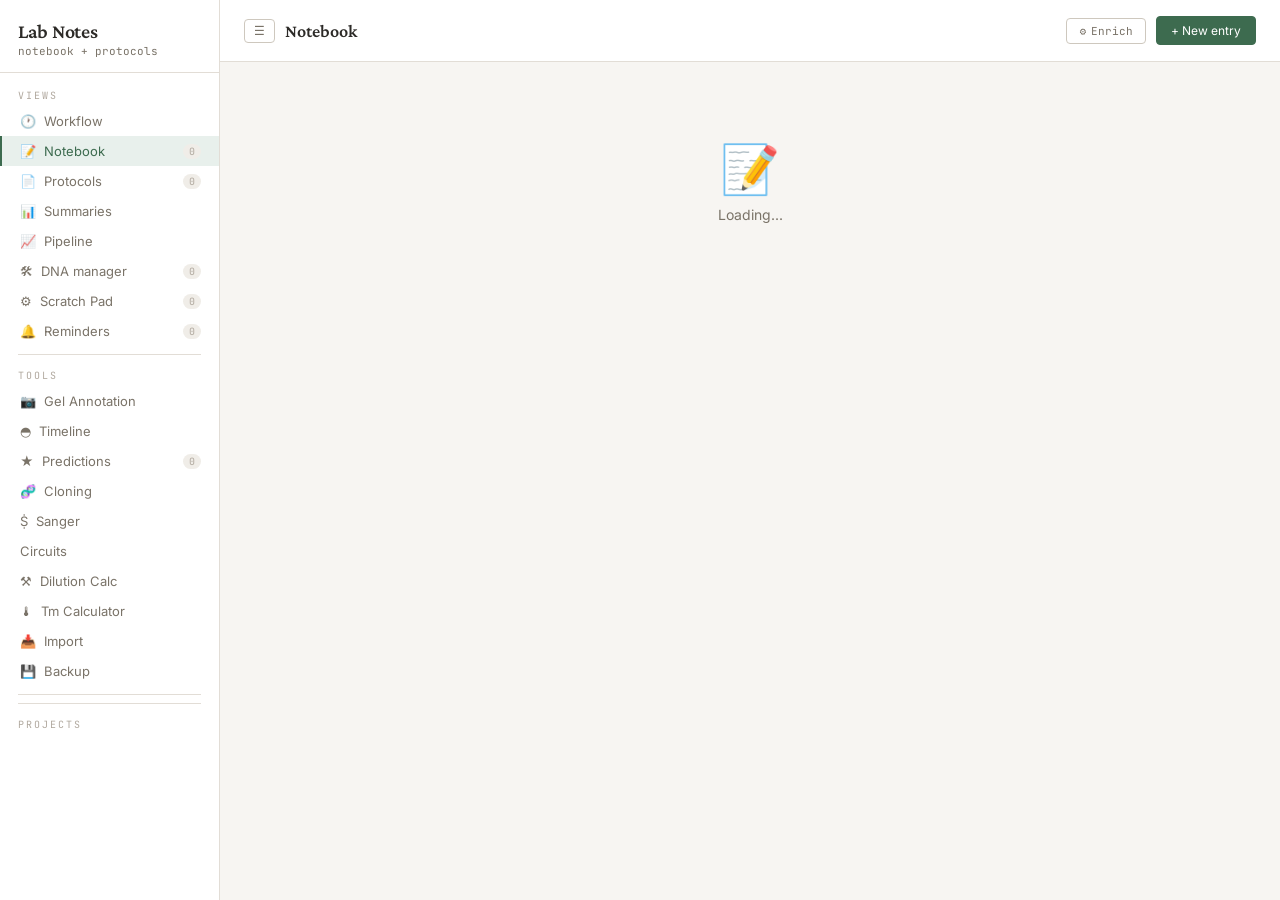
==== static/index.dev.html @ 2d4e2f9b "your message" ====
<!DOCTYPE html>
<html lang="en">
<head>
<meta charset="UTF-8">
<meta name="viewport" content="width=device-width, initial-scale=1.0">
<title>Lab Notes</title>
<link rel="preconnect" href="https://fonts.googleapis.com">
<link href="https://fonts.googleapis.com/css2?family=Crimson+Pro:ital,wght@0,300;0,400;0,600;1,300;1,400&family=JetBrains+Mono:wght@300;400;500&family=Inter:wght@400;500;600&display=swap" rel="stylesheet">
<link rel="stylesheet" href="/static/style.css">
</head>
<body>
<div class="layout">

<!-- Sidebar -->
<aside class="sidebar" id="sidebar">
  <div class="sidebar-logo">
    <h1>Lab Notes</h1>
    <p>notebook + protocols</p>
  </div>
  <div class="sidebar-scroll">
    <div class="nav-section">Views</div>
    <div class="nav-item" id="nav-workflow" onclick="setView('workflow')">
      <span>&#128336;</span><span>Workflow</span>
    </div>
    <div class="nav-item active" id="nav-notebook" onclick="setView('notebook')">
      <span>&#128221;</span><span>Notebook</span><span class="count" id="cnt-entries">0</span>
    </div>
    <div class="nav-item" id="nav-protocols" onclick="setView('protocols')">
      <span>&#128196;</span><span>Protocols</span><span class="count" id="cnt-protocols">0</span>
    </div>
    <div class="nav-item" id="nav-summaries" onclick="setView('summaries')">
      <span>&#128202;</span><span>Summaries</span>
    </div>
    <div class="nav-item" id="nav-pipeline" onclick="setView('pipeline')">
      <span>&#128200;</span><span>Pipeline</span>
    </div>
    <div class="nav-item" id="nav-import_data" onclick="setView('import_data')">
      <span>&#128736;</span><span>DNA manager</span><span class="count" id="cnt-project-flow">0</span>
    </div>
    <div class="nav-item" id="nav-scratch" onclick="setView('scratch')">
      <span>&#9881;</span><span>Scratch Pad</span><span class="count" id="cnt-scratch">0</span>
    </div>
    <div class="nav-item" id="nav-reminders" onclick="setView('reminders')">
      <span>&#128276;</span><span>Reminders</span><span class="count" id="cnt-reminders">0</span>
    </div>
    <div class="nav-divider"></div>
    <div class="nav-section">Tools</div>
    <div class="nav-item" id="nav-gel_annotation" onclick="setView('gel_annotation')">
      <span>&#128247;</span><span>Gel Annotation</span>
    </div>
    <div class="nav-item" id="nav-timeline" onclick="setView('timeline')">
      <span>&#9683;</span><span>Timeline</span>
    </div>
    <div class="nav-item" id="nav-predictions" onclick="setView('predictions')">
      <span>&#9733;</span><span>Predictions</span><span class="count" id="cnt-predictions">0</span>
    </div>
    <div class="nav-item" id="nav-cloning" onclick="setView('cloning')">
      <span>&#129516;</span><span>Cloning</span>
    </div>
    <div class="nav-item" id="nav-sanger" onclick="setView('sanger')">
      <span>&#7784;</span><span>Sanger</span>
    </div>
    <div class="nav-item" onclick="setView('circuits')">Circuits</div>
    <div class="nav-item" id="nav-dilution" onclick="setView('dilution')">
      <span>&#9874;</span><span>Dilution Calc</span>
    </div>
    <div class="nav-item" id="nav-tm_calc" onclick="setView('tm_calc')">  
      <span>&#127777;</span><span>Tm Calculator</span>
    </div>
    <div class="nav-item" id="nav-import" onclick="setView('import')">
      <span>&#128229;</span><span>Import</span>
    </div>
    <div class="nav-item" id="nav-backup" onclick="setView('backup')"> 
    <span>&#128190;</span><span>Backup</span>
    </div>
    <div class="nav-divider"></div>
    <!-- Dynamic nav items from features go here -->
    <div id="dynamic-nav"></div>
    <div class="nav-divider"></div>
    <div class="nav-section">Projects</div>
    <div id="group-nav"></div>
  </div>
</aside>

<!-- Main -->
<div class="main">
  <header>
    <button class="toggle-sb" onclick="toggleSidebar()">&#9776;</button>
    <div class="page-title" id="page-title">Notebook</div>
    <div class="header-right">
      <button id="enrich-btn" title="Wake 3090 — fill entries, summarise, process scratch pad, update summaries" style="background:transparent;border:1px solid var(--border2);color:var(--muted);font-family:var(--mono);font-size:11px;padding:5px 12px;cursor:pointer;border-radius:4px;transition:all .15s;display:flex;align-items:center;gap:5px" onclick="triggerEnrichment()">
        <span id="enrich-icon" style="display:inline-block">&#9881;</span><span id="enrich-label">Enrich</span>
      </button>
      <button class="btn primary" id="add-btn" onclick="showAddForm()">+ New entry</button>
    </div>
  </header>
  <div class="content" id="content">
    <div class="empty"><big>&#128221;</big>Loading...</div>
  </div>
</div>
</div>
<div id="toast"></div>

<!-- SCRIPTS_START -->
<script src="/static/core.js"></script>
<script src="/static/features/gel_annotation.js"></script>
<script src="/static/features/sanger.js"></script>
<script src="/static/features/pipeline.js"></script>
<script src="/static/features/backup.js"></script>
<script src="/static/features/cloning.js"></script>
<script src="/static/features/tm_calc.js"></script>
<script src="/static/features/notebook.js"></script>
<script src="/static/features/import_data.js"></script>
<script src="/static/features/protocols.js"></script>
<script src="/static/features/summaries.js"></script>
<script src="/static/features/addform.js"></script>
<script src="/static/features/workflow.js"></script>
<script src="/static/features/scratch.js"></script>
<script src="/static/features/reminders.js"></script>
<script src="/static/features/timeline.js"></script>
<script src="/static/features/predictions.js"></script>
<script src="/static/features/dilution.js"></script>
<script src="/static/features/import.js"></script>
<script src="/static/features/enrichment.js"></script>

<!-- Boot -->
<script>boot();</script>
<!-- SCRIPTS_END -->
</body>
</html>
---- static/style.css ----
:root{
  --bg:#f7f5f2;--surface:#ffffff;--surface2:#f0ede8;
  --border:#e2ddd6;--border2:#cec8be;
  --text:#2c2a27;--muted:#7a7368;--dim:#b0a89e;
  --accent:#3d6b4f;--accent2:#2d5039;
  --amber:#a0622a;--red:#b84040;--blue:#2a5080;
  --tag-bg:#e8f0ec;--tag-color:#3d6b4f;
  --mono:'JetBrains Mono',monospace;
  --serif:'Crimson Pro',Georgia,serif;
  --sans:'Inter',sans-serif;
}
*,*::before,*::after{box-sizing:border-box;margin:0;padding:0}
html{scroll-behavior:smooth}
body{background:var(--bg);color:var(--text);font-family:var(--sans);font-size:14px;min-height:100vh}

/* Layout */
.layout{display:flex;min-height:100vh}
.sidebar{width:220px;min-width:220px;background:var(--surface);border-right:1px solid var(--border);display:flex;flex-direction:column;position:sticky;top:0;height:100vh;overflow:hidden;transition:width .2s,min-width .2s}
.sidebar.collapsed{width:0;min-width:0;border-right:none}
.main{flex:1;min-width:0;display:flex;flex-direction:column}

/* Sidebar */
.sidebar-logo{padding:20px 18px 14px;border-bottom:1px solid var(--border)}
.sidebar-logo h1{font-family:var(--serif);font-size:20px;font-weight:600;color:var(--text);letter-spacing:-.3px}
.sidebar-logo p{font-size:11px;color:var(--muted);margin-top:2px;font-family:var(--mono)}
.sidebar-scroll{flex:1;overflow-y:auto;padding:10px 0}
.nav-section{padding:6px 18px 4px;font-size:10px;letter-spacing:2px;text-transform:uppercase;color:var(--dim);font-family:var(--mono)}
.nav-item{display:flex;align-items:center;gap:8px;padding:7px 18px;cursor:pointer;font-size:13px;color:var(--muted);transition:background .1s,color .1s;border-left:2px solid transparent}
.nav-item:hover{background:var(--surface2);color:var(--text)}
.nav-item.active{color:var(--accent);border-left-color:var(--accent);background:var(--tag-bg)}
.nav-item .count{margin-left:auto;font-size:10px;font-family:var(--mono);background:var(--surface2);padding:1px 6px;border-radius:10px;color:var(--dim)}
.nav-divider{height:1px;background:var(--border);margin:8px 18px}
.group-nav{display:flex;align-items:center;gap:6px;padding:5px 18px 5px 28px;cursor:pointer;font-size:12px;color:var(--muted);transition:background .1s,color .1s;border-left:2px solid transparent}
.group-nav:hover{background:var(--surface2);color:var(--text)}
.group-nav.active{color:var(--accent);border-left-color:var(--accent)}
.group-nav .count{margin-left:auto;font-size:10px;font-family:var(--mono);color:var(--dim)}

/* Header */
header{display:flex;align-items:center;gap:10px;padding:16px 24px;border-bottom:1px solid var(--border);background:var(--surface);position:sticky;top:0;z-index:50}
.toggle-sb{background:transparent;border:1px solid var(--border2);color:var(--muted);font-size:12px;padding:4px 9px;cursor:pointer;border-radius:4px;transition:all .15s}
.toggle-sb:hover{border-color:var(--accent);color:var(--accent)}
.page-title{font-family:var(--serif);font-size:18px;font-weight:600;color:var(--text)}
.header-right{margin-left:auto;display:flex;align-items:center;gap:10px}
.btn{padding:6px 14px;background:transparent;border:1px solid var(--border2);color:var(--muted);font-family:var(--sans);font-size:12px;cursor:pointer;border-radius:4px;transition:all .15s;white-space:nowrap}
.btn:hover{border-color:var(--accent);color:var(--accent)}
.btn.primary{background:var(--accent);color:#fff;border-color:var(--accent)}
.btn.primary:hover{background:var(--accent2)}

/* Content */
.content{flex:1;padding:24px;overflow-y:auto;max-width:1100px}

/* Stats row */
.stats-row{display:flex;gap:12px;margin-bottom:24px}
.stat-card{background:var(--surface);border:1px solid var(--border);border-radius:6px;padding:14px 18px;flex:1}
.stat-num{font-size:26px;font-weight:600;font-family:var(--serif);color:var(--text);line-height:1}
.stat-label{font-size:11px;color:var(--muted);margin-top:3px;letter-spacing:.5px;text-transform:uppercase;font-family:var(--mono)}

/* Section labels */
.section-label{font-size:11px;letter-spacing:2px;text-transform:uppercase;color:var(--muted);margin-bottom:12px;display:flex;align-items:center;gap:8px;font-family:var(--mono)}
.section-label::after{content:'';flex:1;height:1px;background:var(--border)}

/* Entry cards */
.entries{display:flex;flex-direction:column;gap:10px}
.entry-card{background:var(--surface);border:1px solid var(--border);border-radius:6px;overflow:hidden;transition:border-color .15s,box-shadow .15s;cursor:pointer}
.entry-card:hover{border-color:var(--border2);box-shadow:0 2px 8px rgba(0,0,0,.06)}
.entry-card.open{border-color:var(--accent)}
.entry-header{display:flex;align-items:flex-start;gap:12px;padding:14px 16px}
.entry-date{font-family:var(--mono);font-size:11px;color:var(--muted);white-space:nowrap;margin-top:2px;min-width:80px}
.entry-main{flex:1;min-width:0}
.entry-title{font-family:var(--serif);font-size:16px;font-weight:600;color:var(--text);line-height:1.3;margin-bottom:3px}
.entry-group{font-size:11px;color:var(--accent);font-family:var(--mono)}
.entry-summary{font-size:13px;color:var(--muted);margin-top:4px;line-height:1.5;font-style:italic}
.entry-actions{display:flex;gap:6px;opacity:0;transition:opacity .15s;flex-shrink:0}
.entry-card:hover .entry-actions{opacity:1}
.entry-body{display:none;border-top:1px solid var(--border);padding:16px}
.entry-card.open .entry-body{display:block}

/* Notebook book/page layout */
.nb-books{display:grid;grid-template-columns:repeat(auto-fill,minmax(260px,1fr));gap:14px}
.nb-book{background:var(--surface);border:1px solid var(--border);border-radius:8px;padding:20px;cursor:pointer;transition:all .15s;position:relative;overflow:hidden}
.nb-book:hover{border-color:var(--accent);box-shadow:0 4px 16px rgba(0,0,0,.08)}
.nb-book::before{content:'';position:absolute;left:0;top:0;bottom:0;width:4px;background:var(--accent);border-radius:8px 0 0 8px}
.nb-book-title{font-family:var(--serif);font-size:20px;font-weight:600;color:var(--text);margin-bottom:6px;padding-left:8px}
.nb-book-meta{font-family:var(--mono);font-size:11px;color:var(--muted);padding-left:8px}
.nb-book-dates{font-size:12px;color:var(--dim);margin-top:8px;padding-left:8px}
.nb-layout{display:flex;gap:0;min-height:calc(100vh - 140px)}
.nb-page-list{width:220px;min-width:220px;border-right:1px solid var(--border);overflow-y:auto;background:var(--surface)}
.nb-page-list-hdr{padding:14px 16px;border-bottom:1px solid var(--border);display:flex;align-items:center;gap:8px}
.nb-page-list-hdr button{background:transparent;border:1px solid var(--border2);color:var(--muted);font-size:12px;padding:4px 10px;cursor:pointer;border-radius:4px;transition:all .15s}
.nb-page-list-hdr button:hover{border-color:var(--accent);color:var(--accent)}
.nb-page-list-title{font-family:var(--serif);font-size:14px;font-weight:600;flex:1}
.nb-page-item{padding:10px 16px;cursor:pointer;border-bottom:1px solid var(--border);transition:background .1s;border-left:3px solid transparent}
.nb-page-item:hover{background:var(--surface2)}
.nb-page-item.active{background:var(--tag-bg);border-left-color:var(--accent)}
.nb-page-date{font-family:var(--mono);font-size:11px;color:var(--accent);margin-bottom:2px}
.nb-page-titles{font-size:12px;color:var(--muted);line-height:1.4;display:-webkit-box;-webkit-line-clamp:2;-webkit-box-orient:vertical;overflow:hidden}
.nb-page-count{font-size:10px;color:var(--dim);font-family:var(--mono);margin-top:2px}
.nb-editor{flex:1;overflow-y:auto;padding:24px 32px}
.nb-editor-date{font-family:var(--serif);font-size:22px;font-weight:600;color:var(--text);margin-bottom:4px}
.nb-editor-weekday{font-family:var(--mono);font-size:12px;color:var(--muted);margin-bottom:20px}
.nb-entry{background:var(--surface);border:1px solid var(--border);border-radius:6px;padding:18px 20px;margin-bottom:16px}
.nb-entry-title{font-family:var(--serif);font-size:17px;font-weight:600;color:var(--text);margin-bottom:4px;display:flex;align-items:center;gap:8px}
.nb-entry-sub{font-family:var(--mono);font-size:11px;color:var(--accent);margin-bottom:12px}
.nb-entry textarea{width:100%;background:var(--surface2);border:1px solid var(--border);color:var(--text);font-family:var(--sans);font-size:14px;padding:12px 14px;border-radius:4px;outline:none;resize:vertical;line-height:1.7;transition:border-color .15s;min-height:120px}
.nb-entry textarea:focus{border-color:var(--accent)}
.nb-entry textarea.big{min-height:200px}
.nb-field-label{font-size:11px;letter-spacing:1px;text-transform:uppercase;color:var(--muted);font-family:var(--mono);margin-bottom:5px;margin-top:14px}
.nb-entry-actions{display:flex;gap:8px;margin-top:14px;align-items:center}
.nb-empty-page{text-align:center;padding:60px 20px;color:var(--muted);font-style:italic;font-size:15px}
/* Dashboard */
.dash-grid{display:grid;grid-template-columns:1fr 1fr;gap:16px;margin-bottom:20px}
.dash-card{background:var(--surface);border:1px solid var(--border);border-radius:6px;padding:16px 18px}
.dash-card-title{font-size:11px;letter-spacing:2px;text-transform:uppercase;color:var(--muted);font-family:var(--mono);margin-bottom:10px;display:flex;align-items:center;gap:6px}
.dash-card-title::after{content:'';flex:1;height:1px;background:var(--border)}
.dash-reminder{display:flex;align-items:flex-start;gap:8px;padding:6px 0;border-bottom:1px solid var(--border);font-size:13px}
.dash-reminder:last-child{border-bottom:none}
.dash-reminder-dot{width:6px;height:6px;border-radius:50%;flex-shrink:0;margin-top:6px}
.dash-reminder-dot.overdue{background:var(--red)}
.dash-reminder-dot.today{background:var(--accent)}
.dash-reminder-dot.future{background:var(--dim)}
.dash-entry-mini{padding:6px 0;border-bottom:1px solid var(--border);cursor:pointer;transition:color .1s}
.dash-entry-mini:hover{color:var(--accent)}
.dash-entry-mini:last-child{border-bottom:none}
.dash-entry-mini-title{font-size:13px;font-weight:500}
.dash-entry-mini-meta{font-size:11px;color:var(--dim);font-family:var(--mono)}
.dash-wf-item{display:flex;gap:8px;padding:4px 0;font-size:13px}
.dash-wf-time{font-family:var(--mono);font-size:11px;color:var(--muted);min-width:40px}
.nb-delete-btn{background:transparent;border:1px solid var(--border2);color:var(--dim);font-family:var(--mono);font-size:10px;padding:3px 8px;cursor:pointer;border-radius:4px;transition:all .15s;letter-spacing:1px;text-transform:uppercase;margin-left:auto}
.nb-delete-btn:hover{border-color:var(--red);color:var(--red)}
/* Dilution calc */
.dil-card{background:var(--surface);border:1px solid var(--border);border-radius:6px;padding:20px 24px;margin-bottom:16px}
.dil-card h3{font-family:var(--serif);font-size:17px;font-weight:600;margin-bottom:14px;color:var(--text)}
.dil-row{display:flex;gap:12px;align-items:flex-end;margin-bottom:12px;flex-wrap:wrap}
.dil-field{display:flex;flex-direction:column;gap:4px}
.dil-field label{font-size:11px;letter-spacing:1px;color:var(--muted);font-family:var(--mono)}
.dil-field input,.dil-field select{background:var(--surface2);border:1px solid var(--border);color:var(--text);font-family:var(--mono);font-size:14px;padding:8px 10px;border-radius:4px;outline:none;width:120px;transition:border-color .15s}
.dil-field input:focus{border-color:var(--accent)}
.dil-result{font-family:var(--mono);font-size:16px;color:var(--accent);font-weight:600;padding:8px 0}
.dil-formula{font-family:var(--mono);font-size:12px;color:var(--muted);padding:4px 0}
.dil-seq-table{width:100%;border-collapse:collapse;font-family:var(--mono);font-size:13px;margin-top:12px}
.dil-seq-table th{text-align:left;font-size:10px;letter-spacing:1px;color:var(--muted);padding:6px 8px;border-bottom:2px solid var(--border)}
.dil-seq-table td{padding:6px 8px;border-bottom:1px solid var(--border)}
.dil-seq-table tr:hover{background:var(--surface2)}
.dil-seq-table input{background:var(--surface2);border:1px solid var(--border);color:var(--text);font-family:var(--mono);font-size:13px;padding:4px 6px;border-radius:3px;outline:none;width:80px}
.dil-seq-table input:focus{border-color:var(--accent)}

/* Entry form fields */
.field-grid{display:grid;grid-template-columns:1fr 1fr;gap:14px;margin-bottom:14px}
.field{display:flex;flex-direction:column;gap:5px}
.field.full{grid-column:1/-1}
.field label{font-size:11px;letter-spacing:1px;text-transform:uppercase;color:var(--muted);font-family:var(--mono)}
.field textarea,.field input[type=text]{background:var(--surface2);border:1px solid var(--border);color:var(--text);font-family:var(--sans);font-size:13px;padding:8px 10px;border-radius:4px;outline:none;resize:vertical;transition:border-color .15s}
.field textarea{min-height:80px;line-height:1.6}
.field textarea:focus,.field input:focus{border-color:var(--accent)}
.save-row{display:flex;gap:8px;justify-content:flex-end;margin-top:10px}

/* Protocol cards */
.protocol-card{background:var(--surface);border:1px solid var(--border);border-radius:6px;overflow:hidden;transition:border-color .15s}
.protocol-card:hover{border-color:var(--border2)}
.protocol-card.open{border-color:var(--accent)}
.protocol-header{display:flex;align-items:flex-start;gap:10px;padding:14px 16px;cursor:pointer}
.protocol-title{font-family:var(--serif);font-size:16px;font-weight:600;color:var(--text);flex:1}
.protocol-url{font-size:11px;color:var(--blue);font-family:var(--mono);margin-top:3px;white-space:nowrap;overflow:hidden;text-overflow:ellipsis;max-width:200px}
.protocol-body{display:none;border-top:1px solid var(--border);padding:16px}
.protocol-card.open .protocol-body{display:block}
.steps-text{font-size:13px;line-height:1.8;color:var(--text);white-space:pre-wrap;font-family:var(--serif)}
.protocol-notes{background:var(--tag-bg);border:1px solid var(--border);border-radius:4px;padding:10px 12px;font-size:13px;color:var(--text);line-height:1.6;margin-top:12px;font-style:italic}

/* Tags */
.tags{display:flex;flex-wrap:wrap;gap:5px;margin-top:6px}
.tag{font-size:11px;padding:2px 8px;background:var(--tag-bg);color:var(--tag-color);border:1px solid #c5dace;border-radius:10px;font-family:var(--mono)}
.tag-del{background:none;border:none;color:var(--dim);cursor:pointer;font-size:12px;padding:0;margin-left:3px;line-height:1}
.tag-del:hover{color:var(--red)}

/* Add form */
.add-form{background:var(--surface);border:1px solid var(--accent);border-radius:6px;padding:18px;margin-bottom:16px;display:none}
.add-form.visible{display:block}
.add-form h3{font-family:var(--serif);font-size:16px;margin-bottom:14px;color:var(--text)}

/* URL paste input */
.url-bar{display:flex;gap:8px;margin-bottom:20px}
.url-bar input{flex:1;background:var(--surface);border:1px solid var(--border2);color:var(--text);font-family:var(--mono);font-size:13px;padding:9px 12px;border-radius:4px;outline:none;transition:border-color .15s}
.url-bar input:focus{border-color:var(--accent)}
.url-bar input::placeholder{color:var(--dim)}

/* Project summaries */
.summary-card{background:var(--surface);border:1px solid var(--border);border-left:3px solid var(--accent);border-radius:6px;padding:16px;margin-bottom:10px}
.summary-group{font-family:var(--mono);font-size:11px;letter-spacing:1px;text-transform:uppercase;color:var(--accent);margin-bottom:6px}
.summary-text{font-size:14px;line-height:1.7;color:var(--text);font-family:var(--serif)}
.next-steps{margin-top:10px;display:flex;flex-direction:column;gap:4px}
.next-step{display:flex;align-items:flex-start;gap:6px;font-size:13px;color:var(--muted)}
.next-step::before{content:'→';color:var(--accent);flex-shrink:0;font-family:var(--mono)}
.summary-updated{font-size:11px;color:var(--dim);font-family:var(--mono);margin-top:8px}

/* Empty */
.empty{text-align:center;padding:56px 20px;color:var(--muted)}
.empty big{display:block;font-family:var(--serif);font-size:48px;color:var(--border2);margin-bottom:8px}

/* Toast */
#toast{position:fixed;bottom:20px;right:20px;background:var(--text);color:var(--bg);padding:9px 16px;font-size:13px;border-radius:4px;opacity:0;transform:translateY(8px);transition:opacity .2s,transform .2s;pointer-events:none;z-index:999}
#toast.show{opacity:1;transform:translateY(0)}
#toast.err{background:var(--red)}

/* Loading spinner */
.spin{display:inline-block;width:12px;height:12px;border:2px solid var(--border2);border-top-color:var(--accent);border-radius:50%;animation:spin .6s linear infinite}
@keyframes spin{to{transform:rotate(360deg)}}

.timeline{display:flex;flex-direction:column;gap:0;position:relative}
.timeline::before{content:'';position:absolute;left:68px;top:0;bottom:0;width:1px;background:var(--border)}
.timeline-entry{display:flex;gap:16px;padding:8px 0;position:relative}
.timeline-time{font-family:var(--mono);font-size:11px;color:var(--muted);width:50px;flex-shrink:0;padding-top:6px;text-align:right}
.timeline-dot{width:10px;height:10px;border-radius:50%;background:var(--border2);border:2px solid var(--bg);flex-shrink:0;margin-top:8px;z-index:1}
.timeline-dot.task{background:var(--accent);box-shadow:0 0 0 3px rgba(61,107,79,.15)}
.timeline-dot.note{background:var(--amber)}
.timeline-body{flex:1;min-width:0}
.timeline-card{background:var(--surface);border:1px solid var(--border);border-radius:6px;padding:10px 14px;transition:border-color .15s}
.timeline-card:hover{border-color:var(--border2)}
.timeline-card.task-card{border-left:3px solid var(--accent)}
.timeline-card.note-card{border-left:3px solid var(--amber)}
.timeline-card-group{font-family:var(--mono);font-size:10px;color:var(--accent);letter-spacing:.5px;margin-bottom:3px}
.timeline-card-text{font-size:14px;color:var(--text);line-height:1.4}
.timeline-card-text textarea{width:100%;background:transparent;border:none;border-bottom:1px solid var(--border);color:var(--text);font-family:var(--sans);font-size:14px;outline:none;resize:none;padding:2px 0;line-height:1.5;caret-color:var(--accent)}
.timeline-actions{display:flex;gap:5px;margin-top:6px;opacity:0;transition:opacity .15s}
.timeline-entry:hover .timeline-actions{opacity:1}
.add-inline{display:flex;gap:8px;padding:8px 0 8px 82px}
.add-inline input{flex:1;background:var(--surface);border:1px solid var(--border2);color:var(--text);font-family:var(--sans);font-size:13px;padding:7px 10px;border-radius:4px;outline:none;transition:border-color .15s}
.add-inline input:focus{border-color:var(--accent)}
.add-inline button{padding:7px 14px;background:var(--accent);color:#fff;border:none;border-radius:4px;font-size:13px;cursor:pointer;transition:background .15s;white-space:nowrap}
.add-inline button:hover{background:var(--accent2)}
.day-nav{display:flex;align-items:center;gap:10px;margin-bottom:20px}
.day-nav button{padding:5px 12px;background:transparent;border:1px solid var(--border2);color:var(--muted);font-size:12px;border-radius:4px;cursor:pointer;transition:all .15s}
.day-nav button:hover{border-color:var(--accent);color:var(--accent)}
.day-nav .day-label{font-family:var(--serif);font-size:16px;font-weight:600;flex:1;text-align:center}
.day-summary{background:var(--tag-bg);border:1px solid #c5dace;border-radius:6px;padding:14px 16px;margin-bottom:16px;font-family:var(--serif);font-size:14px;line-height:1.7;color:var(--text);font-style:italic}
.scratch-area{display:flex;flex-direction:column;gap:14px}
.scratch-big{width:100%;min-height:120px;background:var(--surface);border:1px solid var(--border2);color:var(--text);font-family:var(--sans);font-size:14px;padding:14px;border-radius:6px;outline:none;resize:vertical;line-height:1.7;transition:border-color .15s}
.scratch-big:focus{border-color:var(--accent)}
.scratch-quick{display:flex;gap:8px}
.scratch-quick input{flex:1;background:var(--surface);border:1px solid var(--border2);color:var(--text);font-family:var(--sans);font-size:13px;padding:9px 12px;border-radius:4px;outline:none;transition:border-color .15s}
.scratch-quick input:focus{border-color:var(--accent)}
.scratch-quick button{padding:9px 16px;background:var(--accent);color:#fff;border:none;border-radius:4px;cursor:pointer;font-size:13px;transition:background .15s;white-space:nowrap}
.scratch-quick button:hover{background:var(--accent2)}
.drop-zone{border:2px dashed var(--border2);border-radius:6px;padding:28px;text-align:center;color:var(--muted);font-size:13px;cursor:pointer;transition:all .15s;background:var(--surface)}
.drop-zone:hover,.drop-zone.dragover{border-color:var(--accent);background:var(--tag-bg);color:var(--accent)}
.drop-zone input[type=file]{display:none}
.scratch-list{display:flex;flex-direction:column;gap:8px;margin-top:8px}
.scratch-item{background:var(--surface);border:1px solid var(--border);border-radius:6px;padding:12px 14px;display:flex;gap:10px;align-items:flex-start}
.scratch-item.has-image{border-left:3px solid var(--blue)}
.scratch-item-content{flex:1;font-size:13px;color:var(--text);line-height:1.5}
.scratch-item-time{font-family:var(--mono);font-size:11px;color:var(--dim);white-space:nowrap;flex-shrink:0}
.scratch-thumb{width:60px;height:60px;object-fit:cover;border-radius:4px;border:1px solid var(--border);flex-shrink:0;cursor:pointer}
.reminder-item{background:var(--surface);border:1px solid var(--border);border-radius:6px;padding:12px 16px;display:flex;align-items:flex-start;gap:12px;transition:border-color .15s}
.reminder-item.done-reminder{opacity:.45}
.reminder-check{width:18px;height:18px;min-width:18px;border:2px solid var(--border2);border-radius:50%;cursor:pointer;margin-top:1px;transition:all .15s;display:flex;align-items:center;justify-content:center}
.reminder-check:hover{border-color:var(--accent)}
.reminder-item.done-reminder .reminder-check{background:var(--accent);border-color:var(--accent);color:#fff}
.reminder-text{flex:1;font-size:14px;color:var(--text);line-height:1.4}
.reminder-due{font-family:var(--mono);font-size:11px;margin-top:3px}
.reminder-due.overdue{color:var(--red)}
.reminder-due.today{color:var(--accent)}
.reminder-due.future{color:var(--muted)}
/* Timeline */
.tl-project{background:var(--surface);border:1px solid var(--border);border-radius:6px;overflow:hidden;margin-bottom:14px}
.tl-project-hdr{display:flex;align-items:center;gap:10px;padding:12px 16px;cursor:pointer;transition:background .1s;user-select:none}
.tl-project-hdr:hover{background:var(--surface2)}
.tl-project-name{font-family:var(--serif);font-size:16px;font-weight:600;flex:1}
.tl-project-meta{font-size:11px;color:var(--dim);font-family:var(--mono)}
.tl-chain-wrap{overflow-x:auto;border-top:1px solid var(--border);padding:16px}
.tl-chain-wrap svg{display:block}
.tl-day-node{cursor:pointer}
.tl-day-rect{fill:var(--surface2);stroke:var(--border);stroke-width:1;rx:4;ry:4;transition:stroke .15s}
.tl-day-node:hover .tl-day-rect{stroke:var(--accent)}
.tl-day-node.expanded .tl-day-rect{stroke:var(--accent);stroke-width:1.5}
.tl-edge{stroke:var(--border2);stroke-width:1.5;fill:none}
.tl-expanded{border-top:1px solid var(--border);padding:14px 16px}
.tl-expanded-date{font-family:var(--mono);font-size:11px;color:var(--accent);margin-bottom:8px}
.tl-expanded-entry{padding:8px 0;border-bottom:1px solid var(--border)}
.tl-expanded-entry:last-child{border-bottom:none}
.tl-expanded-title{font-weight:500;font-size:14px;margin-bottom:3px}
.tl-expanded-notes{font-size:13px;color:var(--muted);line-height:1.6;white-space:pre-wrap;max-height:200px;overflow-y:auto}
/* Predictions */
.pred-card{background:var(--surface);border:1px solid var(--border);border-left:3px solid var(--accent);border-radius:6px;padding:14px 16px;margin-bottom:10px;transition:border-color .15s}
.pred-card:hover{border-color:var(--border2)}
.pred-group{font-family:var(--mono);font-size:11px;letter-spacing:1px;text-transform:uppercase;color:var(--accent);margin-bottom:4px}
.pred-text{font-size:15px;font-weight:500;color:var(--text);margin-bottom:6px;line-height:1.4}
.pred-reasoning{font-size:13px;color:var(--muted);font-style:italic;line-height:1.5;margin-bottom:10px}
.pred-actions{display:flex;gap:8px;align-items:center}
.pred-edit-input{background:var(--surface2);border:1px solid var(--border);color:var(--text);font-family:var(--sans);font-size:14px;padding:6px 10px;border-radius:4px;outline:none;width:100%;margin-bottom:8px}
.pred-edit-input:focus{border-color:var(--accent)}
/* Import */
.import-dropzone{border:2px dashed var(--border2);border-radius:8px;padding:48px 24px;text-align:center;color:var(--muted);cursor:pointer;transition:all .15s;background:var(--surface);margin-bottom:20px}
.import-dropzone:hover,.import-dropzone.dragover{border-color:var(--accent);background:var(--tag-bg);color:var(--accent)}
.import-dropzone input[type=file]{display:none}
.import-dropzone big{display:block;font-size:36px;margin-bottom:8px}
.import-table{width:100%;border-collapse:collapse;font-size:13px;margin-bottom:16px}
.import-table th{text-align:left;font-size:11px;letter-spacing:1px;text-transform:uppercase;color:var(--muted);font-family:var(--mono);padding:8px 10px;border-bottom:2px solid var(--border);white-space:nowrap}
.import-table td{padding:8px 10px;border-bottom:1px solid var(--border);vertical-align:top}
.import-table tr:hover{background:var(--surface2)}
.import-table tr.skip-row{opacity:.4}
.import-title-cell{max-width:250px;overflow:hidden;text-overflow:ellipsis;white-space:nowrap;font-weight:500}
.import-preview{font-size:12px;color:var(--muted);max-width:300px;overflow:hidden;text-overflow:ellipsis;white-space:nowrap}
.import-type-sel,.import-group-inp{background:var(--surface2);border:1px solid var(--border);color:var(--text);font-family:var(--sans);font-size:12px;padding:4px 6px;border-radius:4px;outline:none;width:100%}
.import-type-sel:focus,.import-group-inp:focus{border-color:var(--accent)}
.import-date-inp{background:var(--surface2);border:1px solid var(--border);color:var(--text);font-family:var(--mono);font-size:12px;padding:4px 6px;border-radius:4px;outline:none;width:110px}
.import-date-inp:focus{border-color:var(--accent)}
.import-actions{display:flex;gap:10px;align-items:center}
.import-count{font-size:13px;color:var(--muted);flex:1}
.import-count b{color:var(--text)}
::-webkit-scrollbar{width:5px}::-webkit-scrollbar-track{background:transparent}::-webkit-scrollbar-thumb{background:var(--border2);border-radius:3px}
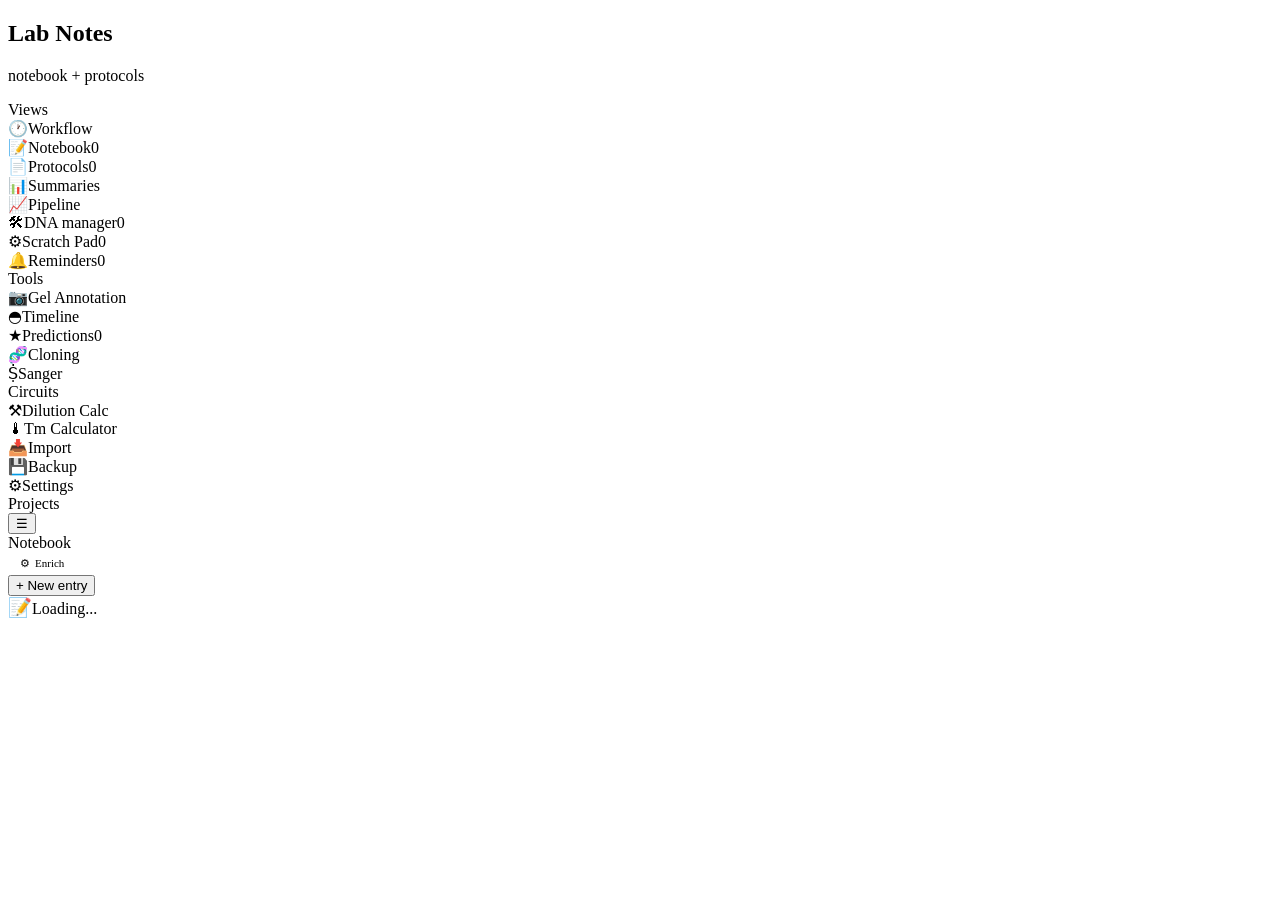
==== commit bdf4b82e: "Update index.dev.html" ====
--- a/static/index.dev.html
+++ b/static/index.dev.html
@@ -10,6 +10,10 @@
 </head>
 <body>
 <div class="layout">
+
+<!-- Sidebar peek zone: invisible 14px strip on the left edge. Hovering it
+     reveals the sidebar when in auto-hide mode. No-op when auto-hide is off. -->
+<div class="sidebar-peek-zone" id="sidebar-peek-zone"></div>
 
 <!-- Sidebar -->
 <aside class="sidebar" id="sidebar">
@@ -73,6 +77,9 @@
     <div class="nav-item" id="nav-backup" onclick="setView('backup')"> 
     <span>&#128190;</span><span>Backup</span>
     </div>
+    <div class="nav-item" id="nav-settings" onclick="setView('settings')">
+      <span>&#9881;</span><span>Settings</span>
+    </div>
     <div class="nav-divider"></div>
     <!-- Dynamic nav items from features go here -->
     <div id="dynamic-nav"></div>
@@ -122,6 +129,8 @@
 <script src="/static/features/dilution.js"></script>
 <script src="/static/features/import.js"></script>
 <script src="/static/features/enrichment.js"></script>
+<script src="/static/features/settings.js"></script>
+<script src="/static/proto-timer.js"></script>
 
 <!-- Boot -->
 <script>boot();</script>
--- a/static/style.css
+++ b/static/style.css
@@ -1,309 +1,780 @@
-:root{
-  --bg:#f7f5f2;--surface:#ffffff;--surface2:#f0ede8;
-  --border:#e2ddd6;--border2:#cec8be;
-  --text:#2c2a27;--muted:#7a7368;--dim:#b0a89e;
-  --accent:#3d6b4f;--accent2:#2d5039;
-  --amber:#a0622a;--red:#b84040;--blue:#2a5080;
-  --tag-bg:#e8f0ec;--tag-color:#3d6b4f;
-  --mono:'JetBrains Mono',monospace;
-  --serif:'Crimson Pro',Georgia,serif;
-  --sans:'Inter',sans-serif;
-}
-*,*::before,*::after{box-sizing:border-box;margin:0;padding:0}
-html{scroll-behavior:smooth}
-body{background:var(--bg);color:var(--text);font-family:var(--sans);font-size:14px;min-height:100vh}
-
-/* Layout */
-.layout{display:flex;min-height:100vh}
-.sidebar{width:220px;min-width:220px;background:var(--surface);border-right:1px solid var(--border);display:flex;flex-direction:column;position:sticky;top:0;height:100vh;overflow:hidden;transition:width .2s,min-width .2s}
-.sidebar.collapsed{width:0;min-width:0;border-right:none}
-.main{flex:1;min-width:0;display:flex;flex-direction:column}
-
-/* Sidebar */
-.sidebar-logo{padding:20px 18px 14px;border-bottom:1px solid var(--border)}
-.sidebar-logo h1{font-family:var(--serif);font-size:20px;font-weight:600;color:var(--text);letter-spacing:-.3px}
-.sidebar-logo p{font-size:11px;color:var(--muted);margin-top:2px;font-family:var(--mono)}
-.sidebar-scroll{flex:1;overflow-y:auto;padding:10px 0}
-.nav-section{padding:6px 18px 4px;font-size:10px;letter-spacing:2px;text-transform:uppercase;color:var(--dim);font-family:var(--mono)}
-.nav-item{display:flex;align-items:center;gap:8px;padding:7px 18px;cursor:pointer;font-size:13px;color:var(--muted);transition:background .1s,color .1s;border-left:2px solid transparent}
-.nav-item:hover{background:var(--surface2);color:var(--text)}
-.nav-item.active{color:var(--accent);border-left-color:var(--accent);background:var(--tag-bg)}
-.nav-item .count{margin-left:auto;font-size:10px;font-family:var(--mono);background:var(--surface2);padding:1px 6px;border-radius:10px;color:var(--dim)}
-.nav-divider{height:1px;background:var(--border);margin:8px 18px}
-.group-nav{display:flex;align-items:center;gap:6px;padding:5px 18px 5px 28px;cursor:pointer;font-size:12px;color:var(--muted);transition:background .1s,color .1s;border-left:2px solid transparent}
-.group-nav:hover{background:var(--surface2);color:var(--text)}
-.group-nav.active{color:var(--accent);border-left-color:var(--accent)}
-.group-nav .count{margin-left:auto;font-size:10px;font-family:var(--mono);color:var(--dim)}
-
-/* Header */
-header{display:flex;align-items:center;gap:10px;padding:16px 24px;border-bottom:1px solid var(--border);background:var(--surface);position:sticky;top:0;z-index:50}
-.toggle-sb{background:transparent;border:1px solid var(--border2);color:var(--muted);font-size:12px;padding:4px 9px;cursor:pointer;border-radius:4px;transition:all .15s}
-.toggle-sb:hover{border-color:var(--accent);color:var(--accent)}
-.page-title{font-family:var(--serif);font-size:18px;font-weight:600;color:var(--text)}
-.header-right{margin-left:auto;display:flex;align-items:center;gap:10px}
-.btn{padding:6px 14px;background:transparent;border:1px solid var(--border2);color:var(--muted);font-family:var(--sans);font-size:12px;cursor:pointer;border-radius:4px;transition:all .15s;white-space:nowrap}
-.btn:hover{border-color:var(--accent);color:var(--accent)}
-.btn.primary{background:var(--accent);color:#fff;border-color:var(--accent)}
-.btn.primary:hover{background:var(--accent2)}
-
-/* Content */
-.content{flex:1;padding:24px;overflow-y:auto;max-width:1100px}
-
-/* Stats row */
-.stats-row{display:flex;gap:12px;margin-bottom:24px}
-.stat-card{background:var(--surface);border:1px solid var(--border);border-radius:6px;padding:14px 18px;flex:1}
-.stat-num{font-size:26px;font-weight:600;font-family:var(--serif);color:var(--text);line-height:1}
-.stat-label{font-size:11px;color:var(--muted);margin-top:3px;letter-spacing:.5px;text-transform:uppercase;font-family:var(--mono)}
-
-/* Section labels */
-.section-label{font-size:11px;letter-spacing:2px;text-transform:uppercase;color:var(--muted);margin-bottom:12px;display:flex;align-items:center;gap:8px;font-family:var(--mono)}
-.section-label::after{content:'';flex:1;height:1px;background:var(--border)}
-
-/* Entry cards */
-.entries{display:flex;flex-direction:column;gap:10px}
-.entry-card{background:var(--surface);border:1px solid var(--border);border-radius:6px;overflow:hidden;transition:border-color .15s,box-shadow .15s;cursor:pointer}
-.entry-card:hover{border-color:var(--border2);box-shadow:0 2px 8px rgba(0,0,0,.06)}
-.entry-card.open{border-color:var(--accent)}
-.entry-header{display:flex;align-items:flex-start;gap:12px;padding:14px 16px}
-.entry-date{font-family:var(--mono);font-size:11px;color:var(--muted);white-space:nowrap;margin-top:2px;min-width:80px}
-.entry-main{flex:1;min-width:0}
-.entry-title{font-family:var(--serif);font-size:16px;font-weight:600;color:var(--text);line-height:1.3;margin-bottom:3px}
-.entry-group{font-size:11px;color:var(--accent);font-family:var(--mono)}
-.entry-summary{font-size:13px;color:var(--muted);margin-top:4px;line-height:1.5;font-style:italic}
-.entry-actions{display:flex;gap:6px;opacity:0;transition:opacity .15s;flex-shrink:0}
-.entry-card:hover .entry-actions{opacity:1}
-.entry-body{display:none;border-top:1px solid var(--border);padding:16px}
-.entry-card.open .entry-body{display:block}
-
-/* Notebook book/page layout */
-.nb-books{display:grid;grid-template-columns:repeat(auto-fill,minmax(260px,1fr));gap:14px}
-.nb-book{background:var(--surface);border:1px solid var(--border);border-radius:8px;padding:20px;cursor:pointer;transition:all .15s;position:relative;overflow:hidden}
-.nb-book:hover{border-color:var(--accent);box-shadow:0 4px 16px rgba(0,0,0,.08)}
-.nb-book::before{content:'';position:absolute;left:0;top:0;bottom:0;width:4px;background:var(--accent);border-radius:8px 0 0 8px}
-.nb-book-title{font-family:var(--serif);font-size:20px;font-weight:600;color:var(--text);margin-bottom:6px;padding-left:8px}
-.nb-book-meta{font-family:var(--mono);font-size:11px;color:var(--muted);padding-left:8px}
-.nb-book-dates{font-size:12px;color:var(--dim);margin-top:8px;padding-left:8px}
-.nb-layout{display:flex;gap:0;min-height:calc(100vh - 140px)}
-.nb-page-list{width:220px;min-width:220px;border-right:1px solid var(--border);overflow-y:auto;background:var(--surface)}
-.nb-page-list-hdr{padding:14px 16px;border-bottom:1px solid var(--border);display:flex;align-items:center;gap:8px}
-.nb-page-list-hdr button{background:transparent;border:1px solid var(--border2);color:var(--muted);font-size:12px;padding:4px 10px;cursor:pointer;border-radius:4px;transition:all .15s}
-.nb-page-list-hdr button:hover{border-color:var(--accent);color:var(--accent)}
-.nb-page-list-title{font-family:var(--serif);font-size:14px;font-weight:600;flex:1}
-.nb-page-item{padding:10px 16px;cursor:pointer;border-bottom:1px solid var(--border);transition:background .1s;border-left:3px solid transparent}
-.nb-page-item:hover{background:var(--surface2)}
-.nb-page-item.active{background:var(--tag-bg);border-left-color:var(--accent)}
-.nb-page-date{font-family:var(--mono);font-size:11px;color:var(--accent);margin-bottom:2px}
-.nb-page-titles{font-size:12px;color:var(--muted);line-height:1.4;display:-webkit-box;-webkit-line-clamp:2;-webkit-box-orient:vertical;overflow:hidden}
-.nb-page-count{font-size:10px;color:var(--dim);font-family:var(--mono);margin-top:2px}
-.nb-editor{flex:1;overflow-y:auto;padding:24px 32px}
-.nb-editor-date{font-family:var(--serif);font-size:22px;font-weight:600;color:var(--text);margin-bottom:4px}
-.nb-editor-weekday{font-family:var(--mono);font-size:12px;color:var(--muted);margin-bottom:20px}
-.nb-entry{background:var(--surface);border:1px solid var(--border);border-radius:6px;padding:18px 20px;margin-bottom:16px}
-.nb-entry-title{font-family:var(--serif);font-size:17px;font-weight:600;color:var(--text);margin-bottom:4px;display:flex;align-items:center;gap:8px}
-.nb-entry-sub{font-family:var(--mono);font-size:11px;color:var(--accent);margin-bottom:12px}
-.nb-entry textarea{width:100%;background:var(--surface2);border:1px solid var(--border);color:var(--text);font-family:var(--sans);font-size:14px;padding:12px 14px;border-radius:4px;outline:none;resize:vertical;line-height:1.7;transition:border-color .15s;min-height:120px}
-.nb-entry textarea:focus{border-color:var(--accent)}
-.nb-entry textarea.big{min-height:200px}
-.nb-field-label{font-size:11px;letter-spacing:1px;text-transform:uppercase;color:var(--muted);font-family:var(--mono);margin-bottom:5px;margin-top:14px}
-.nb-entry-actions{display:flex;gap:8px;margin-top:14px;align-items:center}
-.nb-empty-page{text-align:center;padding:60px 20px;color:var(--muted);font-style:italic;font-size:15px}
-/* Dashboard */
-.dash-grid{display:grid;grid-template-columns:1fr 1fr;gap:16px;margin-bottom:20px}
-.dash-card{background:var(--surface);border:1px solid var(--border);border-radius:6px;padding:16px 18px}
-.dash-card-title{font-size:11px;letter-spacing:2px;text-transform:uppercase;color:var(--muted);font-family:var(--mono);margin-bottom:10px;display:flex;align-items:center;gap:6px}
-.dash-card-title::after{content:'';flex:1;height:1px;background:var(--border)}
-.dash-reminder{display:flex;align-items:flex-start;gap:8px;padding:6px 0;border-bottom:1px solid var(--border);font-size:13px}
-.dash-reminder:last-child{border-bottom:none}
-.dash-reminder-dot{width:6px;height:6px;border-radius:50%;flex-shrink:0;margin-top:6px}
-.dash-reminder-dot.overdue{background:var(--red)}
-.dash-reminder-dot.today{background:var(--accent)}
-.dash-reminder-dot.future{background:var(--dim)}
-.dash-entry-mini{padding:6px 0;border-bottom:1px solid var(--border);cursor:pointer;transition:color .1s}
-.dash-entry-mini:hover{color:var(--accent)}
-.dash-entry-mini:last-child{border-bottom:none}
-.dash-entry-mini-title{font-size:13px;font-weight:500}
-.dash-entry-mini-meta{font-size:11px;color:var(--dim);font-family:var(--mono)}
-.dash-wf-item{display:flex;gap:8px;padding:4px 0;font-size:13px}
-.dash-wf-time{font-family:var(--mono);font-size:11px;color:var(--muted);min-width:40px}
-.nb-delete-btn{background:transparent;border:1px solid var(--border2);color:var(--dim);font-family:var(--mono);font-size:10px;padding:3px 8px;cursor:pointer;border-radius:4px;transition:all .15s;letter-spacing:1px;text-transform:uppercase;margin-left:auto}
-.nb-delete-btn:hover{border-color:var(--red);color:var(--red)}
-/* Dilution calc */
-.dil-card{background:var(--surface);border:1px solid var(--border);border-radius:6px;padding:20px 24px;margin-bottom:16px}
-.dil-card h3{font-family:var(--serif);font-size:17px;font-weight:600;margin-bottom:14px;color:var(--text)}
-.dil-row{display:flex;gap:12px;align-items:flex-end;margin-bottom:12px;flex-wrap:wrap}
-.dil-field{display:flex;flex-direction:column;gap:4px}
-.dil-field label{font-size:11px;letter-spacing:1px;color:var(--muted);font-family:var(--mono)}
-.dil-field input,.dil-field select{background:var(--surface2);border:1px solid var(--border);color:var(--text);font-family:var(--mono);font-size:14px;padding:8px 10px;border-radius:4px;outline:none;width:120px;transition:border-color .15s}
-.dil-field input:focus{border-color:var(--accent)}
-.dil-result{font-family:var(--mono);font-size:16px;color:var(--accent);font-weight:600;padding:8px 0}
-.dil-formula{font-family:var(--mono);font-size:12px;color:var(--muted);padding:4px 0}
-.dil-seq-table{width:100%;border-collapse:collapse;font-family:var(--mono);font-size:13px;margin-top:12px}
-.dil-seq-table th{text-align:left;font-size:10px;letter-spacing:1px;color:var(--muted);padding:6px 8px;border-bottom:2px solid var(--border)}
-.dil-seq-table td{padding:6px 8px;border-bottom:1px solid var(--border)}
-.dil-seq-table tr:hover{background:var(--surface2)}
-.dil-seq-table input{background:var(--surface2);border:1px solid var(--border);color:var(--text);font-family:var(--mono);font-size:13px;padding:4px 6px;border-radius:3px;outline:none;width:80px}
-.dil-seq-table input:focus{border-color:var(--accent)}
-
-/* Entry form fields */
-.field-grid{display:grid;grid-template-columns:1fr 1fr;gap:14px;margin-bottom:14px}
-.field{display:flex;flex-direction:column;gap:5px}
-.field.full{grid-column:1/-1}
-.field label{font-size:11px;letter-spacing:1px;text-transform:uppercase;color:var(--muted);font-family:var(--mono)}
-.field textarea,.field input[type=text]{background:var(--surface2);border:1px solid var(--border);color:var(--text);font-family:var(--sans);font-size:13px;padding:8px 10px;border-radius:4px;outline:none;resize:vertical;transition:border-color .15s}
-.field textarea{min-height:80px;line-height:1.6}
-.field textarea:focus,.field input:focus{border-color:var(--accent)}
-.save-row{display:flex;gap:8px;justify-content:flex-end;margin-top:10px}
-
-/* Protocol cards */
-.protocol-card{background:var(--surface);border:1px solid var(--border);border-radius:6px;overflow:hidden;transition:border-color .15s}
-.protocol-card:hover{border-color:var(--border2)}
-.protocol-card.open{border-color:var(--accent)}
-.protocol-header{display:flex;align-items:flex-start;gap:10px;padding:14px 16px;cursor:pointer}
-.protocol-title{font-family:var(--serif);font-size:16px;font-weight:600;color:var(--text);flex:1}
-.protocol-url{font-size:11px;color:var(--blue);font-family:var(--mono);margin-top:3px;white-space:nowrap;overflow:hidden;text-overflow:ellipsis;max-width:200px}
-.protocol-body{display:none;border-top:1px solid var(--border);padding:16px}
-.protocol-card.open .protocol-body{display:block}
-.steps-text{font-size:13px;line-height:1.8;color:var(--text);white-space:pre-wrap;font-family:var(--serif)}
-.protocol-notes{background:var(--tag-bg);border:1px solid var(--border);border-radius:4px;padding:10px 12px;font-size:13px;color:var(--text);line-height:1.6;margin-top:12px;font-style:italic}
-
-/* Tags */
-.tags{display:flex;flex-wrap:wrap;gap:5px;margin-top:6px}
-.tag{font-size:11px;padding:2px 8px;background:var(--tag-bg);color:var(--tag-color);border:1px solid #c5dace;border-radius:10px;font-family:var(--mono)}
-.tag-del{background:none;border:none;color:var(--dim);cursor:pointer;font-size:12px;padding:0;margin-left:3px;line-height:1}
-.tag-del:hover{color:var(--red)}
-
-/* Add form */
-.add-form{background:var(--surface);border:1px solid var(--accent);border-radius:6px;padding:18px;margin-bottom:16px;display:none}
-.add-form.visible{display:block}
-.add-form h3{font-family:var(--serif);font-size:16px;margin-bottom:14px;color:var(--text)}
-
-/* URL paste input */
-.url-bar{display:flex;gap:8px;margin-bottom:20px}
-.url-bar input{flex:1;background:var(--surface);border:1px solid var(--border2);color:var(--text);font-family:var(--mono);font-size:13px;padding:9px 12px;border-radius:4px;outline:none;transition:border-color .15s}
-.url-bar input:focus{border-color:var(--accent)}
-.url-bar input::placeholder{color:var(--dim)}
-
-/* Project summaries */
-.summary-card{background:var(--surface);border:1px solid var(--border);border-left:3px solid var(--accent);border-radius:6px;padding:16px;margin-bottom:10px}
-.summary-group{font-family:var(--mono);font-size:11px;letter-spacing:1px;text-transform:uppercase;color:var(--accent);margin-bottom:6px}
-.summary-text{font-size:14px;line-height:1.7;color:var(--text);font-family:var(--serif)}
-.next-steps{margin-top:10px;display:flex;flex-direction:column;gap:4px}
-.next-step{display:flex;align-items:flex-start;gap:6px;font-size:13px;color:var(--muted)}
-.next-step::before{content:'→';color:var(--accent);flex-shrink:0;font-family:var(--mono)}
-.summary-updated{font-size:11px;color:var(--dim);font-family:var(--mono);margin-top:8px}
-
-/* Empty */
-.empty{text-align:center;padding:56px 20px;color:var(--muted)}
-.empty big{display:block;font-family:var(--serif);font-size:48px;color:var(--border2);margin-bottom:8px}
-
-/* Toast */
-#toast{position:fixed;bottom:20px;right:20px;background:var(--text);color:var(--bg);padding:9px 16px;font-size:13px;border-radius:4px;opacity:0;transform:translateY(8px);transition:opacity .2s,transform .2s;pointer-events:none;z-index:999}
-#toast.show{opacity:1;transform:translateY(0)}
-#toast.err{background:var(--red)}
-
-/* Loading spinner */
-.spin{display:inline-block;width:12px;height:12px;border:2px solid var(--border2);border-top-color:var(--accent);border-radius:50%;animation:spin .6s linear infinite}
-@keyframes spin{to{transform:rotate(360deg)}}
-
-.timeline{display:flex;flex-direction:column;gap:0;position:relative}
-.timeline::before{content:'';position:absolute;left:68px;top:0;bottom:0;width:1px;background:var(--border)}
-.timeline-entry{display:flex;gap:16px;padding:8px 0;position:relative}
-.timeline-time{font-family:var(--mono);font-size:11px;color:var(--muted);width:50px;flex-shrink:0;padding-top:6px;text-align:right}
-.timeline-dot{width:10px;height:10px;border-radius:50%;background:var(--border2);border:2px solid var(--bg);flex-shrink:0;margin-top:8px;z-index:1}
-.timeline-dot.task{background:var(--accent);box-shadow:0 0 0 3px rgba(61,107,79,.15)}
-.timeline-dot.note{background:var(--amber)}
-.timeline-body{flex:1;min-width:0}
-.timeline-card{background:var(--surface);border:1px solid var(--border);border-radius:6px;padding:10px 14px;transition:border-color .15s}
-.timeline-card:hover{border-color:var(--border2)}
-.timeline-card.task-card{border-left:3px solid var(--accent)}
-.timeline-card.note-card{border-left:3px solid var(--amber)}
-.timeline-card-group{font-family:var(--mono);font-size:10px;color:var(--accent);letter-spacing:.5px;margin-bottom:3px}
-.timeline-card-text{font-size:14px;color:var(--text);line-height:1.4}
-.timeline-card-text textarea{width:100%;background:transparent;border:none;border-bottom:1px solid var(--border);color:var(--text);font-family:var(--sans);font-size:14px;outline:none;resize:none;padding:2px 0;line-height:1.5;caret-color:var(--accent)}
-.timeline-actions{display:flex;gap:5px;margin-top:6px;opacity:0;transition:opacity .15s}
-.timeline-entry:hover .timeline-actions{opacity:1}
-.add-inline{display:flex;gap:8px;padding:8px 0 8px 82px}
-.add-inline input{flex:1;background:var(--surface);border:1px solid var(--border2);color:var(--text);font-family:var(--sans);font-size:13px;padding:7px 10px;border-radius:4px;outline:none;transition:border-color .15s}
-.add-inline input:focus{border-color:var(--accent)}
-.add-inline button{padding:7px 14px;background:var(--accent);color:#fff;border:none;border-radius:4px;font-size:13px;cursor:pointer;transition:background .15s;white-space:nowrap}
-.add-inline button:hover{background:var(--accent2)}
-.day-nav{display:flex;align-items:center;gap:10px;margin-bottom:20px}
-.day-nav button{padding:5px 12px;background:transparent;border:1px solid var(--border2);color:var(--muted);font-size:12px;border-radius:4px;cursor:pointer;transition:all .15s}
-.day-nav button:hover{border-color:var(--accent);color:var(--accent)}
-.day-nav .day-label{font-family:var(--serif);font-size:16px;font-weight:600;flex:1;text-align:center}
-.day-summary{background:var(--tag-bg);border:1px solid #c5dace;border-radius:6px;padding:14px 16px;margin-bottom:16px;font-family:var(--serif);font-size:14px;line-height:1.7;color:var(--text);font-style:italic}
-.scratch-area{display:flex;flex-direction:column;gap:14px}
-.scratch-big{width:100%;min-height:120px;background:var(--surface);border:1px solid var(--border2);color:var(--text);font-family:var(--sans);font-size:14px;padding:14px;border-radius:6px;outline:none;resize:vertical;line-height:1.7;transition:border-color .15s}
-.scratch-big:focus{border-color:var(--accent)}
-.scratch-quick{display:flex;gap:8px}
-.scratch-quick input{flex:1;background:var(--surface);border:1px solid var(--border2);color:var(--text);font-family:var(--sans);font-size:13px;padding:9px 12px;border-radius:4px;outline:none;transition:border-color .15s}
-.scratch-quick input:focus{border-color:var(--accent)}
-.scratch-quick button{padding:9px 16px;background:var(--accent);color:#fff;border:none;border-radius:4px;cursor:pointer;font-size:13px;transition:background .15s;white-space:nowrap}
-.scratch-quick button:hover{background:var(--accent2)}
-.drop-zone{border:2px dashed var(--border2);border-radius:6px;padding:28px;text-align:center;color:var(--muted);font-size:13px;cursor:pointer;transition:all .15s;background:var(--surface)}
-.drop-zone:hover,.drop-zone.dragover{border-color:var(--accent);background:var(--tag-bg);color:var(--accent)}
-.drop-zone input[type=file]{display:none}
-.scratch-list{display:flex;flex-direction:column;gap:8px;margin-top:8px}
-.scratch-item{background:var(--surface);border:1px solid var(--border);border-radius:6px;padding:12px 14px;display:flex;gap:10px;align-items:flex-start}
-.scratch-item.has-image{border-left:3px solid var(--blue)}
-.scratch-item-content{flex:1;font-size:13px;color:var(--text);line-height:1.5}
-.scratch-item-time{font-family:var(--mono);font-size:11px;color:var(--dim);white-space:nowrap;flex-shrink:0}
-.scratch-thumb{width:60px;height:60px;object-fit:cover;border-radius:4px;border:1px solid var(--border);flex-shrink:0;cursor:pointer}
-.reminder-item{background:var(--surface);border:1px solid var(--border);border-radius:6px;padding:12px 16px;display:flex;align-items:flex-start;gap:12px;transition:border-color .15s}
-.reminder-item.done-reminder{opacity:.45}
-.reminder-check{width:18px;height:18px;min-width:18px;border:2px solid var(--border2);border-radius:50%;cursor:pointer;margin-top:1px;transition:all .15s;display:flex;align-items:center;justify-content:center}
-.reminder-check:hover{border-color:var(--accent)}
-.reminder-item.done-reminder .reminder-check{background:var(--accent);border-color:var(--accent);color:#fff}
-.reminder-text{flex:1;font-size:14px;color:var(--text);line-height:1.4}
-.reminder-due{font-family:var(--mono);font-size:11px;margin-top:3px}
-.reminder-due.overdue{color:var(--red)}
-.reminder-due.today{color:var(--accent)}
-.reminder-due.future{color:var(--muted)}
-/* Timeline */
-.tl-project{background:var(--surface);border:1px solid var(--border);border-radius:6px;overflow:hidden;margin-bottom:14px}
-.tl-project-hdr{display:flex;align-items:center;gap:10px;padding:12px 16px;cursor:pointer;transition:background .1s;user-select:none}
-.tl-project-hdr:hover{background:var(--surface2)}
-.tl-project-name{font-family:var(--serif);font-size:16px;font-weight:600;flex:1}
-.tl-project-meta{font-size:11px;color:var(--dim);font-family:var(--mono)}
-.tl-chain-wrap{overflow-x:auto;border-top:1px solid var(--border);padding:16px}
-.tl-chain-wrap svg{display:block}
-.tl-day-node{cursor:pointer}
-.tl-day-rect{fill:var(--surface2);stroke:var(--border);stroke-width:1;rx:4;ry:4;transition:stroke .15s}
-.tl-day-node:hover .tl-day-rect{stroke:var(--accent)}
-.tl-day-node.expanded .tl-day-rect{stroke:var(--accent);stroke-width:1.5}
-.tl-edge{stroke:var(--border2);stroke-width:1.5;fill:none}
-.tl-expanded{border-top:1px solid var(--border);padding:14px 16px}
-.tl-expanded-date{font-family:var(--mono);font-size:11px;color:var(--accent);margin-bottom:8px}
-.tl-expanded-entry{padding:8px 0;border-bottom:1px solid var(--border)}
-.tl-expanded-entry:last-child{border-bottom:none}
-.tl-expanded-title{font-weight:500;font-size:14px;margin-bottom:3px}
-.tl-expanded-notes{font-size:13px;color:var(--muted);line-height:1.6;white-space:pre-wrap;max-height:200px;overflow-y:auto}
-/* Predictions */
-.pred-card{background:var(--surface);border:1px solid var(--border);border-left:3px solid var(--accent);border-radius:6px;padding:14px 16px;margin-bottom:10px;transition:border-color .15s}
-.pred-card:hover{border-color:var(--border2)}
-.pred-group{font-family:var(--mono);font-size:11px;letter-spacing:1px;text-transform:uppercase;color:var(--accent);margin-bottom:4px}
-.pred-text{font-size:15px;font-weight:500;color:var(--text);margin-bottom:6px;line-height:1.4}
-.pred-reasoning{font-size:13px;color:var(--muted);font-style:italic;line-height:1.5;margin-bottom:10px}
-.pred-actions{display:flex;gap:8px;align-items:center}
-.pred-edit-input{background:var(--surface2);border:1px solid var(--border);color:var(--text);font-family:var(--sans);font-size:14px;padding:6px 10px;border-radius:4px;outline:none;width:100%;margin-bottom:8px}
-.pred-edit-input:focus{border-color:var(--accent)}
-/* Import */
-.import-dropzone{border:2px dashed var(--border2);border-radius:8px;padding:48px 24px;text-align:center;color:var(--muted);cursor:pointer;transition:all .15s;background:var(--surface);margin-bottom:20px}
-.import-dropzone:hover,.import-dropzone.dragover{border-color:var(--accent);background:var(--tag-bg);color:var(--accent)}
-.import-dropzone input[type=file]{display:none}
-.import-dropzone big{display:block;font-size:36px;margin-bottom:8px}
-.import-table{width:100%;border-collapse:collapse;font-size:13px;margin-bottom:16px}
-.import-table th{text-align:left;font-size:11px;letter-spacing:1px;text-transform:uppercase;color:var(--muted);font-family:var(--mono);padding:8px 10px;border-bottom:2px solid var(--border);white-space:nowrap}
-.import-table td{padding:8px 10px;border-bottom:1px solid var(--border);vertical-align:top}
-.import-table tr:hover{background:var(--surface2)}
-.import-table tr.skip-row{opacity:.4}
-.import-title-cell{max-width:250px;overflow:hidden;text-overflow:ellipsis;white-space:nowrap;font-weight:500}
-.import-preview{font-size:12px;color:var(--muted);max-width:300px;overflow:hidden;text-overflow:ellipsis;white-space:nowrap}
-.import-type-sel,.import-group-inp{background:var(--surface2);border:1px solid var(--border);color:var(--text);font-family:var(--sans);font-size:12px;padding:4px 6px;border-radius:4px;outline:none;width:100%}
-.import-type-sel:focus,.import-group-inp:focus{border-color:var(--accent)}
-.import-date-inp{background:var(--surface2);border:1px solid var(--border);color:var(--text);font-family:var(--mono);font-size:12px;padding:4px 6px;border-radius:4px;outline:none;width:110px}
-.import-date-inp:focus{border-color:var(--accent)}
-.import-actions{display:flex;gap:10px;align-items:center}
-.import-count{font-size:13px;color:var(--muted);flex:1}
-.import-count b{color:var(--text)}
-::-webkit-scrollbar{width:5px}::-webkit-scrollbar-track{background:transparent}::-webkit-scrollbar-thumb{background:var(--border2);border-radius:3px}
+/*
+ * core.js — App shell, API helper, view registry, shared helpers.
+ *
+ * Feature JS files call registerView('name', renderFn) to plug in.
+ * registerNav('name', {label, icon, section, countId}) to add sidebar items.
+ */
+
+// ── View registry ────────────────────────────────────────────────────────────
+const _views = {};        // name -> async function(el)
+const _viewMeta = {};     // name -> { wide?: bool, ... }
+const _navItems = [];     // {name, label, icon, section, countId}
+
+function registerView(name, renderFn, opts) {
+  _views[name] = renderFn;
+  if (opts) _viewMeta[name] = opts;
+}
+
+function registerNav(name, opts) {
+  _navItems.push({ name, ...opts });
+}
+
+// ── Cross-view navigation params ─────────────────────────────────────────────
+// Single mechanism for "open view X with these params". Replaces ad-hoc flags
+// like S._pendingSelect / S._pendingSanger. Consumer calls consumeNavParams(view)
+// at the end of its renderer; the value is returned once then cleared.
+//
+// Example producer:    navigateWith('cloning', { type: 'plasmid', id: 42 });
+// Example consumer:    var p = consumeNavParams('cloning'); if (p) _clSelectSequence(p.type, p.id);
+function navigateWith(view, params) {
+  S._navParams = { view: view, params: params };
+  setView(view);
+}
+
+function consumeNavParams(view) {
+  if (S._navParams && S._navParams.view === view) {
+    var p = S._navParams.params;
+    S._navParams = null;
+    return p;
+  }
+  return null;
+}
+
+// ── Global state ─────────────────────────────────────────────────────────────
+let S = {
+  view: 'notebook',
+  filterGroup: '',
+  entries: [],
+  protocols: [],
+  summaries: [],
+  stats: {},
+  sidebarOpen: true,
+  nbBook: null,
+  nbPage: null,
+  /* User settings — fetched on boot from /api/settings. Defaults here so any
+     code that reads S.settings before boot completes gets sensible values. */
+  settings: {
+    wide_view_max_px: 1800,
+    default_view: 'notebook',
+    sidebar_auto_hide: false,
+    auto_save_delay_ms: 1500,
+  },
+};
+
+// ── API helper ───────────────────────────────────────────────────────────────
+async function api(method, path, body) {
+  const opts = { method, headers: { 'Content-Type': 'application/json' } };
+  if (body) opts.body = JSON.stringify(body);
+  const r = await fetch(path, opts);
+  if (!r.ok) throw new Error(await r.text());
+  return r.json();
+}
+
+// ── Boot ─────────────────────────────────────────────────────────────────────
+async function boot() {
+  /* Load user settings BEFORE building nav or loading the initial view, so the
+     default-view setting can drive which view appears first and CSS variables
+     are set before any render. */
+  await loadSettings();
+  applySettings();
+  /* Honour default_view from settings — but only if the user hasn't already
+     navigated somewhere via URL hash etc. We don't have URL routing yet, so
+     just respect the setting. */
+  if (S.settings.default_view && S.settings.default_view !== S.view) {
+    S.view = S.settings.default_view;
+  }
+  buildSidebarNav();
+  await load();
+  setInterval(load, 600000);
+  /* One-time daily check-in: prompt about any active runs from previous days.
+     Wrapped in setTimeout(0) so the initial view renders first — otherwise the
+     popup appears before the user has any UI context. */
+  setTimeout(checkStaleRuns, 0);
+}
+
+/* ── Settings load / apply ────────────────────────────────────────────────
+   `loadSettings` fetches from the backend and merges into S.settings.
+   `applySettings` re-reads S.settings and applies the UI side: CSS variable
+   for the wide-view cap, body class for sidebar auto-hide.
+   The settings feature module (features/settings.js) calls applySettings()
+   after a user changes a setting. */
+async function loadSettings() {
+  try {
+    const s = await api('GET', '/api/settings');
+    /* Merge — keep defaults for any keys the server somehow omitted. */
+    Object.assign(S.settings, s);
+  } catch (e) {
+    /* Older backend without /api/settings — silently use defaults. */
+  }
+}
+
+function applySettings() {
+  const s = S.settings || {};
+  /* Wide-view cap: a value of 0 means "no cap" (full viewport width).
+     The stylesheet's .content.wide rule reads from var(--wide-cap). */
+  const cap = (typeof s.wide_view_max_px === 'number' && s.wide_view_max_px > 0)
+    ? s.wide_view_max_px + 'px'
+    : 'none';
+  document.documentElement.style.setProperty('--wide-cap', cap);
+  /* Sidebar auto-hide on view change. The CSS hook (.auto-hide-sidebar on body)
+     plus the JS hook in setView take it from here. */
+  document.body.classList.toggle('auto-hide-sidebar', !!s.sidebar_auto_hide);
+  /* Bind peek-zone hover once. Pure-CSS would work if peek-zone and sidebar
+     shared a parent that responds to :hover-within, but they're siblings under
+     <body>, so we use JS. The handler is idempotent — second binding is no-op
+     because we mark the element. */
+  const zone = document.getElementById('sidebar-peek-zone');
+  const sb = document.getElementById('sidebar');
+  if (zone && sb && !zone.dataset.bound) {
+    zone.dataset.bound = '1';
+    /* Show sidebar on either the zone or the sidebar itself receiving the mouse. */
+    const show = () => { if (S.settings.sidebar_auto_hide) sb.classList.add('peek'); };
+    const hide = () => { sb.classList.remove('peek'); };
+    zone.addEventListener('mouseenter', show);
+    sb.addEventListener('mouseenter', show);
+    sb.addEventListener('mouseleave', hide);
+  }
+}
+window.applySettings = applySettings;
+
+/* ── Daily check-in for stale protocol runs ───────────────────────────────
+   On app load, ask the user whether each pre-today active run is finished,
+   still going, or being cancelled. Blocks subsequent interaction until every
+   listed run is answered (or snoozed). Uses /api/active-runs/stale which
+   already filters out today's runs and currently-snoozed runs.
+
+   Re-checking: if you reload the page after answering, the same set won't
+   re-appear because answered = no longer in active_runs OR snoozed_until > now. */
+async function checkStaleRuns() {
+  let stale = [];
+  try {
+    const r = await api('GET', '/api/active-runs/stale');
+    stale = r.runs || [];
+  } catch (e) {
+    /* If the endpoint isn't available (older backend), skip silently rather
+       than blocking the app on a missing feature. */
+    return;
+  }
+  if (!stale.length) return;
+  _checkInQueue = stale.slice();
+  _showNextCheckIn();
+}
+
+let _checkInQueue = [];
+
+function _showNextCheckIn() {
+  if (!_checkInQueue.length) return;
+  const run = _checkInQueue[0];
+  let protocolTitle = 'Protocol';
+  try { protocolTitle = (JSON.parse(run.protocol_json || '{}').title) || protocolTitle; } catch (_) {}
+  const startedDate = (run.started_at || '').slice(0, 10);
+  const startedHuman = startedDate || 'unknown date';
+
+  /* Steps progress, if available */
+  let stepInfo = '';
+  try {
+    const steps = JSON.parse(run.steps_json || '[]');
+    const done = steps.filter(s => s.done).length;
+    stepInfo = `${done} / ${steps.length} steps done before this check-in`;
+  } catch (_) {}
+
+  /* Default the completion-date picker to the start date — matches "I started
+     it yesterday and finished it then but forgot to log it". User can change. */
+  const html = `
+    <div class="ci-backdrop">
+      <div class="ci-modal">
+        <div class="ci-title">Daily check-in</div>
+        <div class="ci-body">
+          <div class="ci-runline">
+            <div class="ci-runtitle">${esc(protocolTitle)}</div>
+            <div class="ci-runmeta">
+              ${run.group_name ? esc(run.group_name) + ' \u00b7 ' : ''}
+              Started <strong>${esc(startedHuman)}</strong>
+              ${stepInfo ? ' \u00b7 ' + esc(stepInfo) : ''}
+            </div>
+          </div>
+          <div class="ci-prompt">Are you still running this?</div>
+          <div class="ci-actions">
+            <button class="ci-btn ci-btn-done" onclick="ciAnswerDone()">
+              <div class="ci-btn-title">Mark done</div>
+              <div class="ci-btn-sub">Save to notebook</div>
+            </button>
+            <button class="ci-btn ci-btn-snooze" onclick="ciAnswerSnooze()">
+              <div class="ci-btn-title">Still running</div>
+              <div class="ci-btn-sub">Snooze 24h</div>
+            </button>
+            <button class="ci-btn ci-btn-cancel" onclick="ciAnswerCancel()">
+              <div class="ci-btn-title">Cancel run</div>
+              <div class="ci-btn-sub">Save as [CANCELLED]</div>
+            </button>
+          </div>
+          <div class="ci-date-row" id="ci-date-row" style="display:none">
+            <label class="ci-date-label">Date completed:</label>
+            <input type="date" id="ci-date-input" class="ci-date-input" value="${esc(startedDate)}">
+            <button class="ci-confirm-btn" id="ci-confirm-btn">Save</button>
+          </div>
+          <div class="ci-reason-row" id="ci-reason-row" style="display:none">
+            <label class="ci-date-label">Reason (optional):</label>
+            <input type="text" id="ci-reason-input" class="ci-reason-input" placeholder="e.g. ran out of reagent">
+            <input type="date" id="ci-cancel-date-input" class="ci-date-input" value="${esc(startedDate)}">
+            <button class="ci-confirm-btn" id="ci-confirm-cancel-btn">Cancel run</button>
+          </div>
+        </div>
+        <div class="ci-foot">
+          ${_checkInQueue.length > 1 ? `${_checkInQueue.length - 1} more after this` : 'Last one'}
+        </div>
+      </div>
+    </div>`;
+
+  let host = document.getElementById('ci-host');
+  if (!host) {
+    host = document.createElement('div');
+    host.id = 'ci-host';
+    document.body.appendChild(host);
+    _injectCheckInStyles();
+  }
+  host.innerHTML = html;
+}
+
+function _injectCheckInStyles() {
+  if (document.getElementById('ci-styles')) return;
+  const s = document.createElement('style');
+  s.id = 'ci-styles';
+  s.textContent = `
+    .ci-backdrop { position:fixed; inset:0; background:rgba(60,52,42,.55); z-index:5000; display:flex; align-items:center; justify-content:center; }
+    .ci-modal { background:#faf8f4; border:1px solid #d5cec0; border-radius:8px; width:480px; max-width:92vw; box-shadow:0 12px 48px rgba(0,0,0,.3); overflow:hidden; }
+    .ci-title { padding:14px 18px; background:#5b7a5e; color:#fff; font-weight:600; font-size:14px; letter-spacing:.04em; }
+    .ci-body { padding:18px; }
+    .ci-runline { padding:10px 12px; background:#f0ebe3; border:1px solid #e0d9cd; border-radius:5px; margin-bottom:14px; }
+    .ci-runtitle { font-size:15px; font-weight:600; color:#4a4139; }
+    .ci-runmeta  { font-size:12px; color:#8a7f72; margin-top:3px; }
+    .ci-prompt { font-size:14px; color:#4a4139; margin-bottom:10px; text-align:center; }
+    .ci-actions { display:flex; gap:8px; }
+    .ci-btn { flex:1; background:#fff; border:1px solid #d5cec0; border-radius:6px; padding:12px 10px; cursor:pointer; text-align:center; transition:all .15s; }
+    .ci-btn:hover { background:#f0ebe3; border-color:#5b7a5e; }
+    .ci-btn-title { font-size:13px; font-weight:600; color:#4a4139; }
+    .ci-btn-sub   { font-size:11px; color:#8a7f72; margin-top:2px; }
+    .ci-btn-done:hover  { background:#e8f0e8; border-color:#5b7a5e; }
+    .ci-btn-cancel:hover { background:#fdeaea; border-color:#c0392b; }
+    .ci-date-row, .ci-reason-row { display:flex; gap:8px; align-items:center; margin-top:14px; padding-top:14px; border-top:1px solid #ece7dd; }
+    .ci-date-label { font-size:12px; color:#8a7f72; flex-shrink:0; }
+    .ci-date-input { padding:5px 8px; border:1px solid #d5cec0; border-radius:4px; background:#fff; font-family:inherit; font-size:13px; color:#4a4139; }
+    .ci-reason-input { flex:1; padding:5px 8px; border:1px solid #d5cec0; border-radius:4px; background:#fff; font-family:inherit; font-size:13px; color:#4a4139; }
+    .ci-confirm-btn { padding:5px 14px; background:#5b7a5e; color:#fff; border:none; border-radius:4px; cursor:pointer; font-size:13px; font-weight:500; }
+    .ci-confirm-btn:hover { background:#4a6b4d; }
+    .ci-foot { padding:8px 18px; background:#f0ebe3; font-size:11px; color:#8a7f72; text-align:right; border-top:1px solid #ece7dd; }
+  `;
+  document.head.appendChild(s);
+}
+
+function _ciCurrent() { return _checkInQueue[0]; }
+
+/* "Mark done" — show date picker, then call spResumeAndFinish so the user can
+   review the recipe/steps in the scratch view (per their preference: jump to
+   the existing finish flow rather than silent commit). */
+function ciAnswerDone() {
+  const dr = document.getElementById('ci-date-row');
+  const rr = document.getElementById('ci-reason-row');
+  if (dr) dr.style.display = 'flex';
+  if (rr) rr.style.display = 'none';
+  const btn = document.getElementById('ci-confirm-btn');
+  if (btn) btn.onclick = ciConfirmDone;
+}
+function ciConfirmDone() {
+  const run = _ciCurrent();
+  if (!run) return;
+  /* Capture the chosen completion date and stash it on a global the scratch
+     save flow knows to look at (window._spOverrideDate). spSaveRunToEntry
+     consumes and clears it. */
+  const dateInput = document.getElementById('ci-date-input');
+  if (dateInput && dateInput.value) {
+    window._spOverrideDate = dateInput.value;
+  }
+  _ciClose();
+  _checkInQueue.shift();
+  if (typeof spResumeAndFinish === 'function') {
+    spResumeAndFinish(run.run_id);
+  } else if (typeof setView === 'function') {
+    if (typeof spResumeRunById === 'function') spResumeRunById(run.run_id);
+    else setView('scratch');
+  }
+}
+
+function ciAnswerSnooze() {
+  const run = _ciCurrent();
+  if (!run) return;
+  api('POST', '/api/active-runs/' + encodeURIComponent(run.run_id) + '/snooze', { hours: 24 })
+    .then(function() {
+      toast('Snoozed for 24h');
+      _ciAdvance();
+    })
+    .catch(function(e) { toast('Snooze failed: ' + e.message, true); });
+}
+
+function ciAnswerCancel() {
+  const dr = document.getElementById('ci-date-row');
+  const rr = document.getElementById('ci-reason-row');
+  if (dr) dr.style.display = 'none';
+  if (rr) rr.style.display = 'flex';
+  const btn = document.getElementById('ci-confirm-cancel-btn');
+  if (btn) btn.onclick = ciConfirmCancel;
+}
+function ciConfirmCancel() {
+  const run = _ciCurrent();
+  if (!run) return;
+  const reason = (document.getElementById('ci-reason-input') || {}).value || '';
+  const date = (document.getElementById('ci-cancel-date-input') || {}).value || '';
+  api('POST', '/api/active-runs/' + encodeURIComponent(run.run_id) + '/cancel',
+      { reason: reason, date: date })
+    .then(function() {
+      toast('Cancelled \u2014 saved as [CANCELLED] to notebook');
+      _ciAdvance();
+    })
+    .catch(function(e) { toast('Cancel failed: ' + e.message, true); });
+}
+
+function _ciClose() {
+  const host = document.getElementById('ci-host');
+  if (host) host.innerHTML = '';
+}
+function _ciAdvance() {
+  _checkInQueue.shift();
+  if (_checkInQueue.length) _showNextCheckIn();
+  else _ciClose();
+}
+
+function buildSidebarNav() {
+  // Build dynamic nav items from registered features
+  const container = document.getElementById('dynamic-nav');
+  if (!container) return;
+
+  let currentSection = '';
+  for (const item of _navItems) {
+    if (item.section && item.section !== currentSection) {
+      currentSection = item.section;
+      container.innerHTML += `<div class="nav-divider"></div><div class="nav-section">${esc(item.section)}</div>`;
+    }
+    const countHtml = item.countId ? `<span class="count" id="${item.countId}">0</span>` : '';
+    container.innerHTML += `<div class="nav-item" id="nav-${item.name}" onclick="setView('${item.name}')">
+      <span>${item.icon}</span><span>${esc(item.label)}</span>${countHtml}
+    </div>`;
+  }
+}
+
+async function load() {
+  try {
+    const st = await api('GET', '/api/stats');
+    S.stats = st;
+    const ce = document.getElementById('cnt-entries');
+    if (ce) ce.textContent = st.entries || 0;
+    const cp = document.getElementById('cnt-protocols');
+    if (cp) cp.textContent = st.protocols || 0;
+
+    // Build group nav
+    const gnav = document.getElementById('group-nav');
+    if (gnav) {
+      gnav.innerHTML = (st.groups || []).map(function (g) {
+        return '<div class="group-nav ' + (S.filterGroup === g ? 'active' : '') + '" data-group="' + esc(g) + '"><span>' + esc(g) + '</span></div>';
+      }).join('');
+      gnav.querySelectorAll('.group-nav').forEach(function (el) {
+        el.addEventListener('click', function () { setGroup(this.dataset.group); });
+      });
+    }
+
+    // Scratch and reminder counts
+    try {
+      const sc = await api('GET', '/api/scratch');
+      const cntS = document.getElementById('cnt-scratch');
+      if (cntS) cntS.textContent = sc.entries?.length || 0;
+      const rc = await api('GET', '/api/reminders');
+      const cntR = document.getElementById('cnt-reminders');
+      if (cntR) cntR.textContent = rc.reminders?.length || 0;
+      try {
+        const pc = await api('GET', '/api/predictions');
+        const cntP = document.getElementById('cnt-predictions');
+        if (cntP) cntP.textContent = pc.predictions?.length || 0;
+      } catch {}
+    } catch {}
+
+    // The counts and group-nav above already refreshed in place. We deliberately
+    // do NOT call loadView() here: a periodic full re-render wipes any in-progress
+    // form / dialog / mid-edit state in the active view. Manual navigation is
+    // what triggers re-renders; this loop is just for the sidebar numbers.
+  } catch (e) { console.error(e); }
+}
+
+function setView(v) {
+  /* Save the outgoing view's scroll position so it can be restored on return.
+     Views opt in by having a module-level _<key>ScrollY that we know about
+     here — currently cloning + circuits. Keeping the list small avoids the
+     temptation to over-engineer this into a generic registry. */
+  var content = document.getElementById('content');
+  var sy = content ? content.scrollTop : 0;
+  if (S.view === 'cloning' && typeof _clScrollY !== 'undefined') _clScrollY = sy;
+  if (S.view === 'circuits' && typeof _cdScrollY !== 'undefined') _cdScrollY = sy;
+
+  S.view = v;
+  S.filterGroup = '';
+  if (v === 'notebook') { S.nbBook = null; S.nbPage = null; }
+
+  document.querySelectorAll('.nav-item').forEach(el => {
+    const id = el.id.replace('nav-', '');
+    el.classList.toggle('active', id === v);
+  });
+
+  const titles = {
+    notebook: 'Notebook', protocols: 'Protocol Library', summaries: 'Project Summaries',
+    workflow: 'Daily Workflow', scratch: 'Scratch Pad', reminders: 'Reminders',
+    'import': 'Import from OneNote', timeline: 'Project Timelines',
+    predictions: 'Predicted Tasks', dilution: 'Dilution Calculator',
+    DNAmanager: 'DNAmanager', settings: 'Settings',
+  };
+  document.getElementById('page-title').textContent = titles[v] || v;
+
+  const btn = document.getElementById('add-btn');
+  if (v === 'notebook')       { btn.textContent = '+ New entry'; btn.style.display = ''; }
+  else if (v === 'protocols') { btn.textContent = '+ Add protocol'; btn.style.display = ''; }
+  else if (v === 'reminders') { btn.textContent = '+ Reminder'; btn.style.display = ''; }
+  else                        { btn.style.display = 'none'; }
+
+  /* Auto-hide sidebar after a view change: in auto-hide mode the sidebar
+     should collapse out of the way once the user has made a choice. The
+     `peek` class is removed so hover-reveal is the only way back. */
+  if (S.settings && S.settings.sidebar_auto_hide) {
+    const sb = document.getElementById('sidebar');
+    if (sb) sb.classList.remove('peek');
+  }
+
+  loadView();
+}
+
+function setGroup(g) {
+  S.filterGroup = g; S.view = 'notebook'; S.nbBook = g; S.nbPage = null;
+  document.querySelectorAll('.group-nav').forEach(el => el.classList.toggle('active', el.textContent.trim() === g));
+  document.querySelectorAll('.nav-item').forEach(el => el.classList.remove('active'));
+  document.getElementById('nav-notebook').classList.add('active');
+  document.getElementById('page-title').textContent = 'Notebook — ' + g;
+  document.getElementById('add-btn').textContent = '+ New entry';
+  document.getElementById('add-btn').style.display = '';
+  loadView();
+}
+
+async function loadView() {
+  const el = document.getElementById('content');
+
+  // Apply view-width class. Sources, in priority order:
+  //   1. View metadata via registerView(name, fn, {wide:true})
+  //   2. Special case: notebook in book-page mode (nbBook set) goes wide so
+  //      the entry list + reader pane can sit side-by-side
+  // Default = narrow (CSS .content { max-width: 1100px }).
+  const meta = _viewMeta[S.view] || {};
+  const wideByNotebookCase = (S.view === 'notebook' && S.nbBook);
+  el.classList.toggle('wide', !!(meta.wide || wideByNotebookCase));
+
+  const renderer = _views[S.view];
+  if (renderer) {
+    await renderer(el);
+  } else {
+    el.innerHTML = '<div class="empty"><big>⚠️</big>View "' + esc(S.view) + '" not loaded.</div>';
+  }
+}
+
+// ── Shared form: showAddForm delegates to feature ────────────────────────────
+function showAddForm() {
+  if (S.view === 'reminders' && typeof showAddReminder === 'function') {
+    showAddReminder();
+  } else if (typeof _showAddForm === 'function') {
+    _showAddForm();
+  }
+}
+
+// ── Helpers ──────────────────────────────────────────────────────────────────
+function toggleSidebar() {
+  S.sidebarOpen = !S.sidebarOpen;
+  document.getElementById('sidebar').classList.toggle('collapsed', !S.sidebarOpen);
+}
+
+function formatDate(d) {
+  const dt = new Date(d + 'T00:00:00');
+  return dt.toLocaleDateString('en-GB', { weekday: 'long', day: 'numeric', month: 'long', year: 'numeric' });
+}
+
+function relTime(iso) {
+  const diff = Date.now() - new Date(iso + 'Z').getTime(), m = Math.floor(diff / 60000);
+  if (m < 1) return 'just now';
+  if (m < 60) return m + 'm ago';
+  const h = Math.floor(m / 60);
+  if (h < 24) return h + 'h ago';
+  return Math.floor(h / 24) + 'd ago';
+}
+
+function esc(s) {
+  return String(s || '').replace(/&/g, '&amp;').replace(/</g, '&lt;').replace(/>/g, '&gt;').replace(/"/g, '&quot;');
+}
+
+let tt;
+function toast(msg, err = false) {
+  const el = document.getElementById('toast');
+  el.textContent = msg;
+  el.className = 'show' + (err ? ' err' : '');
+  clearTimeout(tt);
+  tt = setTimeout(() => el.className = '', 3000);
+}
+
+/* ── Global search (Ctrl+K / Cmd+K) ──────────────────────────────────────────
+   Cross-table fuzzy-ish search across notebook entries, protocols, and DNA
+   inventory. Live results with 200ms debounce. Results grouped by category
+   with optional filter tabs. Click-through navigates to the relevant view
+   and (where possible) selects the item.
+
+   We don't bind Ctrl+K when the user is typing in a contenteditable / input,
+   to avoid stealing the shortcut in nested editors that may use it themselves. */
+
+let _searchDebounce = null;
+let _searchActiveFilter = null;   // null = show all categories
+let _searchLastResults = null;    // last response so filter tabs don't re-query
+
+document.addEventListener('keydown', function(e) {
+  /* Ctrl+K or Cmd+K — open search */
+  if ((e.ctrlKey || e.metaKey) && (e.key === 'k' || e.key === 'K')) {
+    e.preventDefault();
+    openGlobalSearch();
+    return;
+  }
+});
+
+function openGlobalSearch() {
+  /* Bail if it's already open — don't stack */
+  if (document.getElementById('gs-modal')) {
+    const inp = document.getElementById('gs-input');
+    if (inp) inp.focus();
+    return;
+  }
+  _injectSearchStyles();
+  _searchActiveFilter = null;
+  _searchLastResults = null;
+  const modal = document.createElement('div');
+  modal.id = 'gs-modal';
+  modal.className = 'gs-backdrop';
+  modal.innerHTML = `
+    <div class="gs-modal" role="dialog">
+      <div class="gs-input-row">
+        <span class="gs-input-icon">⌕</span>
+        <input id="gs-input" class="gs-input" type="text"
+               placeholder="Search notebook, protocols, DNA inventory…  (Esc to close)"
+               autocomplete="off" spellcheck="false">
+        <span class="gs-hint" id="gs-hint">Type to search</span>
+      </div>
+      <div class="gs-filters" id="gs-filters" style="display:none"></div>
+      <div class="gs-results" id="gs-results"></div>
+      <div class="gs-foot">
+        <kbd>↑↓</kbd> navigate &nbsp;
+        <kbd>Enter</kbd> open &nbsp;
+        <kbd>Esc</kbd> close
+      </div>
+    </div>`;
+  modal.addEventListener('click', function(e) { if (e.target === modal) closeGlobalSearch(); });
+  document.body.appendChild(modal);
+
+  const inp = document.getElementById('gs-input');
+  inp.addEventListener('input', _searchHandleInput);
+  inp.addEventListener('keydown', _searchHandleKeys);
+  inp.focus();
+}
+
+function closeGlobalSearch() {
+  const m = document.getElementById('gs-modal');
+  if (m) m.remove();
+  if (_searchDebounce) clearTimeout(_searchDebounce);
+}
+
+function _injectSearchStyles() {
+  if (document.getElementById('gs-styles')) return;
+  const s = document.createElement('style');
+  s.id = 'gs-styles';
+  s.textContent = `
+    .gs-backdrop { position:fixed; inset:0; background:rgba(60,52,42,.55); z-index:6000; display:flex; align-items:flex-start; justify-content:center; padding-top:12vh; }
+    .gs-modal { background:#faf8f4; border:1px solid #d5cec0; border-radius:10px; width:640px; max-width:92vw; max-height:72vh; box-shadow:0 16px 48px rgba(0,0,0,.32); overflow:hidden; display:flex; flex-direction:column; }
+    .gs-input-row { display:flex; align-items:center; gap:10px; padding:12px 16px; border-bottom:1px solid #ece7dd; background:#fff; }
+    .gs-input-icon { font-size:18px; color:#8a7f72; }
+    .gs-input { flex:1; border:none; outline:none; font-family:inherit; font-size:16px; color:#4a4139; background:transparent; }
+    .gs-hint { font-size:11px; color:#8a7f72; padding:2px 6px; background:#f0ebe3; border-radius:3px; }
+    .gs-filters { display:flex; gap:4px; padding:8px 16px; background:#f5f0e8; border-bottom:1px solid #ece7dd; flex-wrap:wrap; }
+    .gs-filter { padding:3px 10px; background:#fff; border:1px solid #d5cec0; border-radius:12px; cursor:pointer; font-size:11.5px; color:#4a4139; }
+    .gs-filter.active { background:#5b7a5e; color:#fff; border-color:#5b7a5e; }
+    .gs-filter:hover:not(.active) { background:#f0ebe3; }
+    .gs-results { flex:1; overflow-y:auto; padding:6px 0; }
+    .gs-result { display:flex; align-items:center; gap:10px; padding:8px 16px; cursor:pointer; border-left:3px solid transparent; }
+    .gs-result:hover, .gs-result.active { background:#f0ebe3; border-left-color:#5b7a5e; }
+    .gs-result-kind { font-size:10.5px; font-weight:600; color:#8a7f72; text-transform:uppercase; letter-spacing:.08em; width:90px; flex-shrink:0; }
+    .gs-result-body { flex:1; min-width:0; }
+    .gs-result-title { font-size:14px; color:#4a4139; white-space:nowrap; overflow:hidden; text-overflow:ellipsis; }
+    .gs-result-sub { font-size:11.5px; color:#8a7f72; margin-top:1px; white-space:nowrap; overflow:hidden; text-overflow:ellipsis; }
+    .gs-empty { padding:24px; text-align:center; color:#8a7f72; font-size:13px; }
+    .gs-foot { padding:7px 16px; border-top:1px solid #ece7dd; background:#f5f0e8; font-size:11px; color:#8a7f72; }
+    .gs-foot kbd { background:#fff; border:1px solid #d5cec0; border-radius:3px; padding:1px 5px; font-family:inherit; font-size:10.5px; color:#4a4139; }
+  `;
+  document.head.appendChild(s);
+}
+
+function _searchHandleInput(e) {
+  const q = e.target.value;
+  if (_searchDebounce) clearTimeout(_searchDebounce);
+  /* 200ms debounce — feels live but doesn't fire one request per keystroke */
+  _searchDebounce = setTimeout(function() { _runSearch(q); }, 200);
+}
+
+async function _runSearch(q) {
+  const hint = document.getElementById('gs-hint');
+  const results = document.getElementById('gs-results');
+  if (!q || q.length < 2) {
+    if (hint) hint.textContent = q ? 'Type more…' : 'Type to search';
+    if (results) results.innerHTML = '';
+    document.getElementById('gs-filters').style.display = 'none';
+    return;
+  }
+  if (hint) hint.textContent = 'Searching…';
+  try {
+    const r = await api('GET', '/api/search?q=' + encodeURIComponent(q));
+    _searchLastResults = r;
+    _searchActiveFilter = null;   // reset filter on new query
+    _renderSearchResults();
+    if (hint) hint.textContent = (r.results?.length || 0) + ' result' + ((r.results?.length || 0) === 1 ? '' : 's');
+  } catch (e) {
+    if (hint) hint.textContent = 'Search failed';
+  }
+}
+
+function _renderSearchResults() {
+  const r = _searchLastResults;
+  if (!r) return;
+  const results = document.getElementById('gs-results');
+  const filters = document.getElementById('gs-filters');
+
+  /* Filter tabs — show only if 2+ categories matched */
+  const catEntries = Object.entries(r.categories || {});
+  if (catEntries.length >= 2) {
+    const totalCount = r.results.length;
+    let html = `<span class="gs-filter ${_searchActiveFilter === null ? 'active' : ''}" onclick="_setSearchFilter(null)">All (${totalCount})</span>`;
+    /* Sort categories by count desc for stable order */
+    catEntries.sort((a, b) => b[1] - a[1]);
+    for (const [kind, count] of catEntries) {
+      const cls = (_searchActiveFilter === kind) ? 'active' : '';
+      html += `<span class="gs-filter ${cls}" onclick="_setSearchFilter('${esc(kind).replace(/'/g, '&#39;')}')">${esc(kind)} (${count})</span>`;
+    }
+    filters.innerHTML = html;
+    filters.style.display = 'flex';
+  } else {
+    filters.style.display = 'none';
+  }
+
+  /* Filter applied? */
+  const shown = _searchActiveFilter
+    ? r.results.filter(it => it.kind === _searchActiveFilter)
+    : r.results;
+
+  if (!shown.length) {
+    results.innerHTML = '<div class="gs-empty">No matches</div>';
+    return;
+  }
+  results.innerHTML = shown.map(function(it, i) {
+    return `<div class="gs-result ${i === 0 ? 'active' : ''}" data-idx="${i}"
+                onclick="_openSearchResult(${i})">
+      <div class="gs-result-kind">${esc(it.kind)}</div>
+      <div class="gs-result-body">
+        <div class="gs-result-title">${esc(it.title)}</div>
+        ${it.subtitle ? `<div class="gs-result-sub">${esc(it.subtitle)}</div>` : ''}
+      </div>
+    </div>`;
+  }).join('');
+}
+
+function _setSearchFilter(kind) {
+  _searchActiveFilter = kind;
+  _renderSearchResults();
+  /* Keep focus in the input — filter clicks shouldn't move it */
+  const inp = document.getElementById('gs-input');
+  if (inp) inp.focus();
+}
+
+function _searchHandleKeys(e) {
+  const results = document.getElementById('gs-results');
+  if (!results) return;
+  const items = results.querySelectorAll('.gs-result');
+  if (e.key === 'Escape') {
+    e.preventDefault();
+    closeGlobalSearch();
+    return;
+  }
+  if (e.key === 'ArrowDown') {
+    e.preventDefault();
+    _moveSearchSelection(items, +1);
+    return;
+  }
+  if (e.key === 'ArrowUp') {
+    e.preventDefault();
+    _moveSearchSelection(items, -1);
+    return;
+  }
+  if (e.key === 'Enter') {
+    e.preventDefault();
+    const active = results.querySelector('.gs-result.active');
+    if (active) _openSearchResult(parseInt(active.dataset.idx, 10));
+    return;
+  }
+}
+
+function _moveSearchSelection(items, dir) {
+  if (!items.length) return;
+  let idx = -1;
+  for (let i = 0; i < items.length; i++) if (items[i].classList.contains('active')) { idx = i; break; }
+  if (idx < 0) idx = 0;
+  else idx = (idx + dir + items.length) % items.length;
+  for (const it of items) it.classList.remove('active');
+  items[idx].classList.add('active');
+  items[idx].scrollIntoView({ block: 'nearest' });
+}
+
+function _openSearchResult(idx) {
+  const r = _searchLastResults;
+  if (!r) return;
+  const shown = _searchActiveFilter
+    ? r.results.filter(it => it.kind === _searchActiveFilter)
+    : r.results;
+  const item = shown[idx];
+  if (!item) return;
+
+  closeGlobalSearch();
+
+  /* Navigation by table:
+       entries     → notebook view, jump-to entry id
+       protocols   → protocols view (no item-level jump for now; the list view
+                     is small enough that the user can find it visually)
+       DNA tables  → DNA Manager view, jump to the relevant tab + filter by name
+     We use S._pendingSelect-style params via the navigateWith helper where it
+     makes sense; views that don't yet consume the param fall back to just
+     switching views, which is at least no worse than today. */
+  const view = item.view;
+  let params = null;
+  if (item.table === 'entries') {
+    params = { entryId: item.id };
+  } else if (item.table === 'protocols') {
+    params = { protocolId: item.id };
+  } else {
+    /* DNA tables — pass enough info for the DNA manager to focus the right tab */
+    params = { dnaTable: item.table, dnaId: item.id, dnaName: item.title };
+  }
+
+  if (typeof navigateWith === 'function') {
+    navigateWith(view, params);
+  } else if (typeof setView === 'function') {
+    /* No params nav — falling back to just opening the view. */
+    setView(view);
+  }
+}
+
+/* Expose for inline onclick handlers in the modal HTML */
+window.openGlobalSearch = openGlobalSearch;
+window.closeGlobalSearch = closeGlobalSearch;
+window._setSearchFilter = _setSearchFilter;
+window._openSearchResult = _openSearchResult;
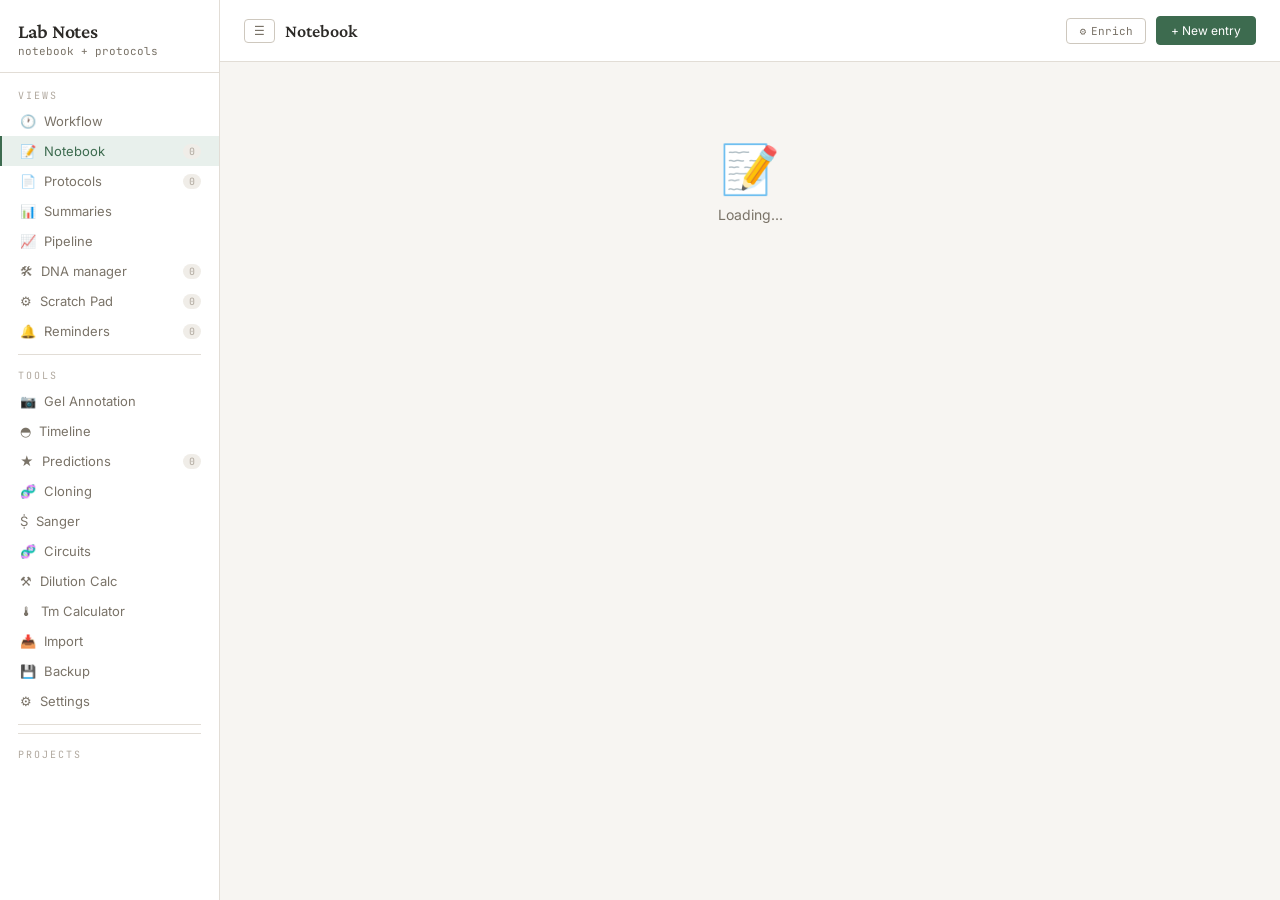
==== commit 570730c4: "Update index.dev.html" ====
--- a/static/index.dev.html
+++ b/static/index.dev.html
@@ -4,6 +4,7 @@
 <meta charset="UTF-8">
 <meta name="viewport" content="width=device-width, initial-scale=1.0">
 <title>Lab Notes</title>
+<link rel="icon" type="image/svg+xml" href="/static/favicon.svg">
 <link rel="preconnect" href="https://fonts.googleapis.com">
 <link href="https://fonts.googleapis.com/css2?family=Crimson+Pro:ital,wght@0,300;0,400;0,600;1,300;1,400&family=JetBrains+Mono:wght@300;400;500&family=Inter:wght@400;500;600&display=swap" rel="stylesheet">
 <link rel="stylesheet" href="/static/style.css">
@@ -64,7 +65,9 @@
     <div class="nav-item" id="nav-sanger" onclick="setView('sanger')">
       <span>&#7784;</span><span>Sanger</span>
     </div>
-    <div class="nav-item" onclick="setView('circuits')">Circuits</div>
+    <div class="nav-item" id="nav-circuits" onclick="setView('circuits')">
+      <span>&#129516;</span><span>Circuits</span>
+    </div>
     <div class="nav-item" id="nav-dilution" onclick="setView('dilution')">
       <span>&#9874;</span><span>Dilution Calc</span>
     </div>
--- a/static/style.css
+++ b/static/style.css
@@ -1,780 +1,336 @@
-/*
- * core.js — App shell, API helper, view registry, shared helpers.
- *
- * Feature JS files call registerView('name', renderFn) to plug in.
- * registerNav('name', {label, icon, section, countId}) to add sidebar items.
- */
-
-// ── View registry ────────────────────────────────────────────────────────────
-const _views = {};        // name -> async function(el)
-const _viewMeta = {};     // name -> { wide?: bool, ... }
-const _navItems = [];     // {name, label, icon, section, countId}
-
-function registerView(name, renderFn, opts) {
-  _views[name] = renderFn;
-  if (opts) _viewMeta[name] = opts;
+:root{
+  --bg:#f7f5f2;--surface:#ffffff;--surface2:#f0ede8;
+  --border:#e2ddd6;--border2:#cec8be;
+  --text:#2c2a27;--muted:#7a7368;--dim:#b0a89e;
+  --accent:#3d6b4f;--accent2:#2d5039;
+  --amber:#a0622a;--red:#b84040;--blue:#2a5080;
+  --tag-bg:#e8f0ec;--tag-color:#3d6b4f;
+  --mono:'JetBrains Mono',monospace;
+  --serif:'Crimson Pro',Georgia,serif;
+  --sans:'Inter',sans-serif;
 }
-
-function registerNav(name, opts) {
-  _navItems.push({ name, ...opts });
-}
-
-// ── Cross-view navigation params ─────────────────────────────────────────────
-// Single mechanism for "open view X with these params". Replaces ad-hoc flags
-// like S._pendingSelect / S._pendingSanger. Consumer calls consumeNavParams(view)
-// at the end of its renderer; the value is returned once then cleared.
-//
-// Example producer:    navigateWith('cloning', { type: 'plasmid', id: 42 });
-// Example consumer:    var p = consumeNavParams('cloning'); if (p) _clSelectSequence(p.type, p.id);
-function navigateWith(view, params) {
-  S._navParams = { view: view, params: params };
-  setView(view);
-}
-
-function consumeNavParams(view) {
-  if (S._navParams && S._navParams.view === view) {
-    var p = S._navParams.params;
-    S._navParams = null;
-    return p;
-  }
-  return null;
-}
-
-// ── Global state ─────────────────────────────────────────────────────────────
-let S = {
-  view: 'notebook',
-  filterGroup: '',
-  entries: [],
-  protocols: [],
-  summaries: [],
-  stats: {},
-  sidebarOpen: true,
-  nbBook: null,
-  nbPage: null,
-  /* User settings — fetched on boot from /api/settings. Defaults here so any
-     code that reads S.settings before boot completes gets sensible values. */
-  settings: {
-    wide_view_max_px: 1800,
-    default_view: 'notebook',
-    sidebar_auto_hide: false,
-    auto_save_delay_ms: 1500,
-  },
-};
-
-// ── API helper ───────────────────────────────────────────────────────────────
-async function api(method, path, body) {
-  const opts = { method, headers: { 'Content-Type': 'application/json' } };
-  if (body) opts.body = JSON.stringify(body);
-  const r = await fetch(path, opts);
-  if (!r.ok) throw new Error(await r.text());
-  return r.json();
-}
-
-// ── Boot ─────────────────────────────────────────────────────────────────────
-async function boot() {
-  /* Load user settings BEFORE building nav or loading the initial view, so the
-     default-view setting can drive which view appears first and CSS variables
-     are set before any render. */
-  await loadSettings();
-  applySettings();
-  /* Honour default_view from settings — but only if the user hasn't already
-     navigated somewhere via URL hash etc. We don't have URL routing yet, so
-     just respect the setting. */
-  if (S.settings.default_view && S.settings.default_view !== S.view) {
-    S.view = S.settings.default_view;
-  }
-  buildSidebarNav();
-  await load();
-  setInterval(load, 600000);
-  /* One-time daily check-in: prompt about any active runs from previous days.
-     Wrapped in setTimeout(0) so the initial view renders first — otherwise the
-     popup appears before the user has any UI context. */
-  setTimeout(checkStaleRuns, 0);
-}
-
-/* ── Settings load / apply ────────────────────────────────────────────────
-   `loadSettings` fetches from the backend and merges into S.settings.
-   `applySettings` re-reads S.settings and applies the UI side: CSS variable
-   for the wide-view cap, body class for sidebar auto-hide.
-   The settings feature module (features/settings.js) calls applySettings()
-   after a user changes a setting. */
-async function loadSettings() {
-  try {
-    const s = await api('GET', '/api/settings');
-    /* Merge — keep defaults for any keys the server somehow omitted. */
-    Object.assign(S.settings, s);
-  } catch (e) {
-    /* Older backend without /api/settings — silently use defaults. */
-  }
-}
-
-function applySettings() {
-  const s = S.settings || {};
-  /* Wide-view cap: a value of 0 means "no cap" (full viewport width).
-     The stylesheet's .content.wide rule reads from var(--wide-cap). */
-  const cap = (typeof s.wide_view_max_px === 'number' && s.wide_view_max_px > 0)
-    ? s.wide_view_max_px + 'px'
-    : 'none';
-  document.documentElement.style.setProperty('--wide-cap', cap);
-  /* Sidebar auto-hide on view change. The CSS hook (.auto-hide-sidebar on body)
-     plus the JS hook in setView take it from here. */
-  document.body.classList.toggle('auto-hide-sidebar', !!s.sidebar_auto_hide);
-  /* Bind peek-zone hover once. Pure-CSS would work if peek-zone and sidebar
-     shared a parent that responds to :hover-within, but they're siblings under
-     <body>, so we use JS. The handler is idempotent — second binding is no-op
-     because we mark the element. */
-  const zone = document.getElementById('sidebar-peek-zone');
-  const sb = document.getElementById('sidebar');
-  if (zone && sb && !zone.dataset.bound) {
-    zone.dataset.bound = '1';
-    /* Show sidebar on either the zone or the sidebar itself receiving the mouse. */
-    const show = () => { if (S.settings.sidebar_auto_hide) sb.classList.add('peek'); };
-    const hide = () => { sb.classList.remove('peek'); };
-    zone.addEventListener('mouseenter', show);
-    sb.addEventListener('mouseenter', show);
-    sb.addEventListener('mouseleave', hide);
-  }
-}
-window.applySettings = applySettings;
-
-/* ── Daily check-in for stale protocol runs ───────────────────────────────
-   On app load, ask the user whether each pre-today active run is finished,
-   still going, or being cancelled. Blocks subsequent interaction until every
-   listed run is answered (or snoozed). Uses /api/active-runs/stale which
-   already filters out today's runs and currently-snoozed runs.
-
-   Re-checking: if you reload the page after answering, the same set won't
-   re-appear because answered = no longer in active_runs OR snoozed_until > now. */
-async function checkStaleRuns() {
-  let stale = [];
-  try {
-    const r = await api('GET', '/api/active-runs/stale');
-    stale = r.runs || [];
-  } catch (e) {
-    /* If the endpoint isn't available (older backend), skip silently rather
-       than blocking the app on a missing feature. */
-    return;
-  }
-  if (!stale.length) return;
-  _checkInQueue = stale.slice();
-  _showNextCheckIn();
-}
-
-let _checkInQueue = [];
-
-function _showNextCheckIn() {
-  if (!_checkInQueue.length) return;
-  const run = _checkInQueue[0];
-  let protocolTitle = 'Protocol';
-  try { protocolTitle = (JSON.parse(run.protocol_json || '{}').title) || protocolTitle; } catch (_) {}
-  const startedDate = (run.started_at || '').slice(0, 10);
-  const startedHuman = startedDate || 'unknown date';
-
-  /* Steps progress, if available */
-  let stepInfo = '';
-  try {
-    const steps = JSON.parse(run.steps_json || '[]');
-    const done = steps.filter(s => s.done).length;
-    stepInfo = `${done} / ${steps.length} steps done before this check-in`;
-  } catch (_) {}
-
-  /* Default the completion-date picker to the start date — matches "I started
-     it yesterday and finished it then but forgot to log it". User can change. */
-  const html = `
-    <div class="ci-backdrop">
-      <div class="ci-modal">
-        <div class="ci-title">Daily check-in</div>
-        <div class="ci-body">
-          <div class="ci-runline">
-            <div class="ci-runtitle">${esc(protocolTitle)}</div>
-            <div class="ci-runmeta">
-              ${run.group_name ? esc(run.group_name) + ' \u00b7 ' : ''}
-              Started <strong>${esc(startedHuman)}</strong>
-              ${stepInfo ? ' \u00b7 ' + esc(stepInfo) : ''}
-            </div>
-          </div>
-          <div class="ci-prompt">Are you still running this?</div>
-          <div class="ci-actions">
-            <button class="ci-btn ci-btn-done" onclick="ciAnswerDone()">
-              <div class="ci-btn-title">Mark done</div>
-              <div class="ci-btn-sub">Save to notebook</div>
-            </button>
-            <button class="ci-btn ci-btn-snooze" onclick="ciAnswerSnooze()">
-              <div class="ci-btn-title">Still running</div>
-              <div class="ci-btn-sub">Snooze 24h</div>
-            </button>
-            <button class="ci-btn ci-btn-cancel" onclick="ciAnswerCancel()">
-              <div class="ci-btn-title">Cancel run</div>
-              <div class="ci-btn-sub">Save as [CANCELLED]</div>
-            </button>
-          </div>
-          <div class="ci-date-row" id="ci-date-row" style="display:none">
-            <label class="ci-date-label">Date completed:</label>
-            <input type="date" id="ci-date-input" class="ci-date-input" value="${esc(startedDate)}">
-            <button class="ci-confirm-btn" id="ci-confirm-btn">Save</button>
-          </div>
-          <div class="ci-reason-row" id="ci-reason-row" style="display:none">
-            <label class="ci-date-label">Reason (optional):</label>
-            <input type="text" id="ci-reason-input" class="ci-reason-input" placeholder="e.g. ran out of reagent">
-            <input type="date" id="ci-cancel-date-input" class="ci-date-input" value="${esc(startedDate)}">
-            <button class="ci-confirm-btn" id="ci-confirm-cancel-btn">Cancel run</button>
-          </div>
-        </div>
-        <div class="ci-foot">
-          ${_checkInQueue.length > 1 ? `${_checkInQueue.length - 1} more after this` : 'Last one'}
-        </div>
-      </div>
-    </div>`;
-
-  let host = document.getElementById('ci-host');
-  if (!host) {
-    host = document.createElement('div');
-    host.id = 'ci-host';
-    document.body.appendChild(host);
-    _injectCheckInStyles();
-  }
-  host.innerHTML = html;
-}
-
-function _injectCheckInStyles() {
-  if (document.getElementById('ci-styles')) return;
-  const s = document.createElement('style');
-  s.id = 'ci-styles';
-  s.textContent = `
-    .ci-backdrop { position:fixed; inset:0; background:rgba(60,52,42,.55); z-index:5000; display:flex; align-items:center; justify-content:center; }
-    .ci-modal { background:#faf8f4; border:1px solid #d5cec0; border-radius:8px; width:480px; max-width:92vw; box-shadow:0 12px 48px rgba(0,0,0,.3); overflow:hidden; }
-    .ci-title { padding:14px 18px; background:#5b7a5e; color:#fff; font-weight:600; font-size:14px; letter-spacing:.04em; }
-    .ci-body { padding:18px; }
-    .ci-runline { padding:10px 12px; background:#f0ebe3; border:1px solid #e0d9cd; border-radius:5px; margin-bottom:14px; }
-    .ci-runtitle { font-size:15px; font-weight:600; color:#4a4139; }
-    .ci-runmeta  { font-size:12px; color:#8a7f72; margin-top:3px; }
-    .ci-prompt { font-size:14px; color:#4a4139; margin-bottom:10px; text-align:center; }
-    .ci-actions { display:flex; gap:8px; }
-    .ci-btn { flex:1; background:#fff; border:1px solid #d5cec0; border-radius:6px; padding:12px 10px; cursor:pointer; text-align:center; transition:all .15s; }
-    .ci-btn:hover { background:#f0ebe3; border-color:#5b7a5e; }
-    .ci-btn-title { font-size:13px; font-weight:600; color:#4a4139; }
-    .ci-btn-sub   { font-size:11px; color:#8a7f72; margin-top:2px; }
-    .ci-btn-done:hover  { background:#e8f0e8; border-color:#5b7a5e; }
-    .ci-btn-cancel:hover { background:#fdeaea; border-color:#c0392b; }
-    .ci-date-row, .ci-reason-row { display:flex; gap:8px; align-items:center; margin-top:14px; padding-top:14px; border-top:1px solid #ece7dd; }
-    .ci-date-label { font-size:12px; color:#8a7f72; flex-shrink:0; }
-    .ci-date-input { padding:5px 8px; border:1px solid #d5cec0; border-radius:4px; background:#fff; font-family:inherit; font-size:13px; color:#4a4139; }
-    .ci-reason-input { flex:1; padding:5px 8px; border:1px solid #d5cec0; border-radius:4px; background:#fff; font-family:inherit; font-size:13px; color:#4a4139; }
-    .ci-confirm-btn { padding:5px 14px; background:#5b7a5e; color:#fff; border:none; border-radius:4px; cursor:pointer; font-size:13px; font-weight:500; }
-    .ci-confirm-btn:hover { background:#4a6b4d; }
-    .ci-foot { padding:8px 18px; background:#f0ebe3; font-size:11px; color:#8a7f72; text-align:right; border-top:1px solid #ece7dd; }
-  `;
-  document.head.appendChild(s);
-}
-
-function _ciCurrent() { return _checkInQueue[0]; }
-
-/* "Mark done" — show date picker, then call spResumeAndFinish so the user can
-   review the recipe/steps in the scratch view (per their preference: jump to
-   the existing finish flow rather than silent commit). */
-function ciAnswerDone() {
-  const dr = document.getElementById('ci-date-row');
-  const rr = document.getElementById('ci-reason-row');
-  if (dr) dr.style.display = 'flex';
-  if (rr) rr.style.display = 'none';
-  const btn = document.getElementById('ci-confirm-btn');
-  if (btn) btn.onclick = ciConfirmDone;
-}
-function ciConfirmDone() {
-  const run = _ciCurrent();
-  if (!run) return;
-  /* Capture the chosen completion date and stash it on a global the scratch
-     save flow knows to look at (window._spOverrideDate). spSaveRunToEntry
-     consumes and clears it. */
-  const dateInput = document.getElementById('ci-date-input');
-  if (dateInput && dateInput.value) {
-    window._spOverrideDate = dateInput.value;
-  }
-  _ciClose();
-  _checkInQueue.shift();
-  if (typeof spResumeAndFinish === 'function') {
-    spResumeAndFinish(run.run_id);
-  } else if (typeof setView === 'function') {
-    if (typeof spResumeRunById === 'function') spResumeRunById(run.run_id);
-    else setView('scratch');
-  }
-}
-
-function ciAnswerSnooze() {
-  const run = _ciCurrent();
-  if (!run) return;
-  api('POST', '/api/active-runs/' + encodeURIComponent(run.run_id) + '/snooze', { hours: 24 })
-    .then(function() {
-      toast('Snoozed for 24h');
-      _ciAdvance();
-    })
-    .catch(function(e) { toast('Snooze failed: ' + e.message, true); });
-}
-
-function ciAnswerCancel() {
-  const dr = document.getElementById('ci-date-row');
-  const rr = document.getElementById('ci-reason-row');
-  if (dr) dr.style.display = 'none';
-  if (rr) rr.style.display = 'flex';
-  const btn = document.getElementById('ci-confirm-cancel-btn');
-  if (btn) btn.onclick = ciConfirmCancel;
-}
-function ciConfirmCancel() {
-  const run = _ciCurrent();
-  if (!run) return;
-  const reason = (document.getElementById('ci-reason-input') || {}).value || '';
-  const date = (document.getElementById('ci-cancel-date-input') || {}).value || '';
-  api('POST', '/api/active-runs/' + encodeURIComponent(run.run_id) + '/cancel',
-      { reason: reason, date: date })
-    .then(function() {
-      toast('Cancelled \u2014 saved as [CANCELLED] to notebook');
-      _ciAdvance();
-    })
-    .catch(function(e) { toast('Cancel failed: ' + e.message, true); });
-}
-
-function _ciClose() {
-  const host = document.getElementById('ci-host');
-  if (host) host.innerHTML = '';
-}
-function _ciAdvance() {
-  _checkInQueue.shift();
-  if (_checkInQueue.length) _showNextCheckIn();
-  else _ciClose();
-}
-
-function buildSidebarNav() {
-  // Build dynamic nav items from registered features
-  const container = document.getElementById('dynamic-nav');
-  if (!container) return;
-
-  let currentSection = '';
-  for (const item of _navItems) {
-    if (item.section && item.section !== currentSection) {
-      currentSection = item.section;
-      container.innerHTML += `<div class="nav-divider"></div><div class="nav-section">${esc(item.section)}</div>`;
-    }
-    const countHtml = item.countId ? `<span class="count" id="${item.countId}">0</span>` : '';
-    container.innerHTML += `<div class="nav-item" id="nav-${item.name}" onclick="setView('${item.name}')">
-      <span>${item.icon}</span><span>${esc(item.label)}</span>${countHtml}
-    </div>`;
-  }
-}
-
-async function load() {
-  try {
-    const st = await api('GET', '/api/stats');
-    S.stats = st;
-    const ce = document.getElementById('cnt-entries');
-    if (ce) ce.textContent = st.entries || 0;
-    const cp = document.getElementById('cnt-protocols');
-    if (cp) cp.textContent = st.protocols || 0;
-
-    // Build group nav
-    const gnav = document.getElementById('group-nav');
-    if (gnav) {
-      gnav.innerHTML = (st.groups || []).map(function (g) {
-        return '<div class="group-nav ' + (S.filterGroup === g ? 'active' : '') + '" data-group="' + esc(g) + '"><span>' + esc(g) + '</span></div>';
-      }).join('');
-      gnav.querySelectorAll('.group-nav').forEach(function (el) {
-        el.addEventListener('click', function () { setGroup(this.dataset.group); });
-      });
-    }
-
-    // Scratch and reminder counts
-    try {
-      const sc = await api('GET', '/api/scratch');
-      const cntS = document.getElementById('cnt-scratch');
-      if (cntS) cntS.textContent = sc.entries?.length || 0;
-      const rc = await api('GET', '/api/reminders');
-      const cntR = document.getElementById('cnt-reminders');
-      if (cntR) cntR.textContent = rc.reminders?.length || 0;
-      try {
-        const pc = await api('GET', '/api/predictions');
-        const cntP = document.getElementById('cnt-predictions');
-        if (cntP) cntP.textContent = pc.predictions?.length || 0;
-      } catch {}
-    } catch {}
-
-    // The counts and group-nav above already refreshed in place. We deliberately
-    // do NOT call loadView() here: a periodic full re-render wipes any in-progress
-    // form / dialog / mid-edit state in the active view. Manual navigation is
-    // what triggers re-renders; this loop is just for the sidebar numbers.
-  } catch (e) { console.error(e); }
-}
-
-function setView(v) {
-  /* Save the outgoing view's scroll position so it can be restored on return.
-     Views opt in by having a module-level _<key>ScrollY that we know about
-     here — currently cloning + circuits. Keeping the list small avoids the
-     temptation to over-engineer this into a generic registry. */
-  var content = document.getElementById('content');
-  var sy = content ? content.scrollTop : 0;
-  if (S.view === 'cloning' && typeof _clScrollY !== 'undefined') _clScrollY = sy;
-  if (S.view === 'circuits' && typeof _cdScrollY !== 'undefined') _cdScrollY = sy;
-
-  S.view = v;
-  S.filterGroup = '';
-  if (v === 'notebook') { S.nbBook = null; S.nbPage = null; }
-
-  document.querySelectorAll('.nav-item').forEach(el => {
-    const id = el.id.replace('nav-', '');
-    el.classList.toggle('active', id === v);
-  });
-
-  const titles = {
-    notebook: 'Notebook', protocols: 'Protocol Library', summaries: 'Project Summaries',
-    workflow: 'Daily Workflow', scratch: 'Scratch Pad', reminders: 'Reminders',
-    'import': 'Import from OneNote', timeline: 'Project Timelines',
-    predictions: 'Predicted Tasks', dilution: 'Dilution Calculator',
-    DNAmanager: 'DNAmanager', settings: 'Settings',
-  };
-  document.getElementById('page-title').textContent = titles[v] || v;
-
-  const btn = document.getElementById('add-btn');
-  if (v === 'notebook')       { btn.textContent = '+ New entry'; btn.style.display = ''; }
-  else if (v === 'protocols') { btn.textContent = '+ Add protocol'; btn.style.display = ''; }
-  else if (v === 'reminders') { btn.textContent = '+ Reminder'; btn.style.display = ''; }
-  else                        { btn.style.display = 'none'; }
-
-  /* Auto-hide sidebar after a view change: in auto-hide mode the sidebar
-     should collapse out of the way once the user has made a choice. The
-     `peek` class is removed so hover-reveal is the only way back. */
-  if (S.settings && S.settings.sidebar_auto_hide) {
-    const sb = document.getElementById('sidebar');
-    if (sb) sb.classList.remove('peek');
-  }
-
-  loadView();
-}
-
-function setGroup(g) {
-  S.filterGroup = g; S.view = 'notebook'; S.nbBook = g; S.nbPage = null;
-  document.querySelectorAll('.group-nav').forEach(el => el.classList.toggle('active', el.textContent.trim() === g));
-  document.querySelectorAll('.nav-item').forEach(el => el.classList.remove('active'));
-  document.getElementById('nav-notebook').classList.add('active');
-  document.getElementById('page-title').textContent = 'Notebook — ' + g;
-  document.getElementById('add-btn').textContent = '+ New entry';
-  document.getElementById('add-btn').style.display = '';
-  loadView();
-}
-
-async function loadView() {
-  const el = document.getElementById('content');
-
-  // Apply view-width class. Sources, in priority order:
-  //   1. View metadata via registerView(name, fn, {wide:true})
-  //   2. Special case: notebook in book-page mode (nbBook set) goes wide so
-  //      the entry list + reader pane can sit side-by-side
-  // Default = narrow (CSS .content { max-width: 1100px }).
-  const meta = _viewMeta[S.view] || {};
-  const wideByNotebookCase = (S.view === 'notebook' && S.nbBook);
-  el.classList.toggle('wide', !!(meta.wide || wideByNotebookCase));
-
-  const renderer = _views[S.view];
-  if (renderer) {
-    await renderer(el);
-  } else {
-    el.innerHTML = '<div class="empty"><big>⚠️</big>View "' + esc(S.view) + '" not loaded.</div>';
-  }
-}
-
-// ── Shared form: showAddForm delegates to feature ────────────────────────────
-function showAddForm() {
-  if (S.view === 'reminders' && typeof showAddReminder === 'function') {
-    showAddReminder();
-  } else if (typeof _showAddForm === 'function') {
-    _showAddForm();
-  }
-}
-
-// ── Helpers ──────────────────────────────────────────────────────────────────
-function toggleSidebar() {
-  S.sidebarOpen = !S.sidebarOpen;
-  document.getElementById('sidebar').classList.toggle('collapsed', !S.sidebarOpen);
-}
-
-function formatDate(d) {
-  const dt = new Date(d + 'T00:00:00');
-  return dt.toLocaleDateString('en-GB', { weekday: 'long', day: 'numeric', month: 'long', year: 'numeric' });
-}
-
-function relTime(iso) {
-  const diff = Date.now() - new Date(iso + 'Z').getTime(), m = Math.floor(diff / 60000);
-  if (m < 1) return 'just now';
-  if (m < 60) return m + 'm ago';
-  const h = Math.floor(m / 60);
-  if (h < 24) return h + 'h ago';
-  return Math.floor(h / 24) + 'd ago';
-}
-
-function esc(s) {
-  return String(s || '').replace(/&/g, '&amp;').replace(/</g, '&lt;').replace(/>/g, '&gt;').replace(/"/g, '&quot;');
-}
-
-let tt;
-function toast(msg, err = false) {
-  const el = document.getElementById('toast');
-  el.textContent = msg;
-  el.className = 'show' + (err ? ' err' : '');
-  clearTimeout(tt);
-  tt = setTimeout(() => el.className = '', 3000);
-}
-
-/* ── Global search (Ctrl+K / Cmd+K) ──────────────────────────────────────────
-   Cross-table fuzzy-ish search across notebook entries, protocols, and DNA
-   inventory. Live results with 200ms debounce. Results grouped by category
-   with optional filter tabs. Click-through navigates to the relevant view
-   and (where possible) selects the item.
-
-   We don't bind Ctrl+K when the user is typing in a contenteditable / input,
-   to avoid stealing the shortcut in nested editors that may use it themselves. */
-
-let _searchDebounce = null;
-let _searchActiveFilter = null;   // null = show all categories
-let _searchLastResults = null;    // last response so filter tabs don't re-query
-
-document.addEventListener('keydown', function(e) {
-  /* Ctrl+K or Cmd+K — open search */
-  if ((e.ctrlKey || e.metaKey) && (e.key === 'k' || e.key === 'K')) {
-    e.preventDefault();
-    openGlobalSearch();
-    return;
-  }
-});
-
-function openGlobalSearch() {
-  /* Bail if it's already open — don't stack */
-  if (document.getElementById('gs-modal')) {
-    const inp = document.getElementById('gs-input');
-    if (inp) inp.focus();
-    return;
-  }
-  _injectSearchStyles();
-  _searchActiveFilter = null;
-  _searchLastResults = null;
-  const modal = document.createElement('div');
-  modal.id = 'gs-modal';
-  modal.className = 'gs-backdrop';
-  modal.innerHTML = `
-    <div class="gs-modal" role="dialog">
-      <div class="gs-input-row">
-        <span class="gs-input-icon">⌕</span>
-        <input id="gs-input" class="gs-input" type="text"
-               placeholder="Search notebook, protocols, DNA inventory…  (Esc to close)"
-               autocomplete="off" spellcheck="false">
-        <span class="gs-hint" id="gs-hint">Type to search</span>
-      </div>
-      <div class="gs-filters" id="gs-filters" style="display:none"></div>
-      <div class="gs-results" id="gs-results"></div>
-      <div class="gs-foot">
-        <kbd>↑↓</kbd> navigate &nbsp;
-        <kbd>Enter</kbd> open &nbsp;
-        <kbd>Esc</kbd> close
-      </div>
-    </div>`;
-  modal.addEventListener('click', function(e) { if (e.target === modal) closeGlobalSearch(); });
-  document.body.appendChild(modal);
-
-  const inp = document.getElementById('gs-input');
-  inp.addEventListener('input', _searchHandleInput);
-  inp.addEventListener('keydown', _searchHandleKeys);
-  inp.focus();
-}
-
-function closeGlobalSearch() {
-  const m = document.getElementById('gs-modal');
-  if (m) m.remove();
-  if (_searchDebounce) clearTimeout(_searchDebounce);
-}
-
-function _injectSearchStyles() {
-  if (document.getElementById('gs-styles')) return;
-  const s = document.createElement('style');
-  s.id = 'gs-styles';
-  s.textContent = `
-    .gs-backdrop { position:fixed; inset:0; background:rgba(60,52,42,.55); z-index:6000; display:flex; align-items:flex-start; justify-content:center; padding-top:12vh; }
-    .gs-modal { background:#faf8f4; border:1px solid #d5cec0; border-radius:10px; width:640px; max-width:92vw; max-height:72vh; box-shadow:0 16px 48px rgba(0,0,0,.32); overflow:hidden; display:flex; flex-direction:column; }
-    .gs-input-row { display:flex; align-items:center; gap:10px; padding:12px 16px; border-bottom:1px solid #ece7dd; background:#fff; }
-    .gs-input-icon { font-size:18px; color:#8a7f72; }
-    .gs-input { flex:1; border:none; outline:none; font-family:inherit; font-size:16px; color:#4a4139; background:transparent; }
-    .gs-hint { font-size:11px; color:#8a7f72; padding:2px 6px; background:#f0ebe3; border-radius:3px; }
-    .gs-filters { display:flex; gap:4px; padding:8px 16px; background:#f5f0e8; border-bottom:1px solid #ece7dd; flex-wrap:wrap; }
-    .gs-filter { padding:3px 10px; background:#fff; border:1px solid #d5cec0; border-radius:12px; cursor:pointer; font-size:11.5px; color:#4a4139; }
-    .gs-filter.active { background:#5b7a5e; color:#fff; border-color:#5b7a5e; }
-    .gs-filter:hover:not(.active) { background:#f0ebe3; }
-    .gs-results { flex:1; overflow-y:auto; padding:6px 0; }
-    .gs-result { display:flex; align-items:center; gap:10px; padding:8px 16px; cursor:pointer; border-left:3px solid transparent; }
-    .gs-result:hover, .gs-result.active { background:#f0ebe3; border-left-color:#5b7a5e; }
-    .gs-result-kind { font-size:10.5px; font-weight:600; color:#8a7f72; text-transform:uppercase; letter-spacing:.08em; width:90px; flex-shrink:0; }
-    .gs-result-body { flex:1; min-width:0; }
-    .gs-result-title { font-size:14px; color:#4a4139; white-space:nowrap; overflow:hidden; text-overflow:ellipsis; }
-    .gs-result-sub { font-size:11.5px; color:#8a7f72; margin-top:1px; white-space:nowrap; overflow:hidden; text-overflow:ellipsis; }
-    .gs-empty { padding:24px; text-align:center; color:#8a7f72; font-size:13px; }
-    .gs-foot { padding:7px 16px; border-top:1px solid #ece7dd; background:#f5f0e8; font-size:11px; color:#8a7f72; }
-    .gs-foot kbd { background:#fff; border:1px solid #d5cec0; border-radius:3px; padding:1px 5px; font-family:inherit; font-size:10.5px; color:#4a4139; }
-  `;
-  document.head.appendChild(s);
-}
-
-function _searchHandleInput(e) {
-  const q = e.target.value;
-  if (_searchDebounce) clearTimeout(_searchDebounce);
-  /* 200ms debounce — feels live but doesn't fire one request per keystroke */
-  _searchDebounce = setTimeout(function() { _runSearch(q); }, 200);
-}
-
-async function _runSearch(q) {
-  const hint = document.getElementById('gs-hint');
-  const results = document.getElementById('gs-results');
-  if (!q || q.length < 2) {
-    if (hint) hint.textContent = q ? 'Type more…' : 'Type to search';
-    if (results) results.innerHTML = '';
-    document.getElementById('gs-filters').style.display = 'none';
-    return;
-  }
-  if (hint) hint.textContent = 'Searching…';
-  try {
-    const r = await api('GET', '/api/search?q=' + encodeURIComponent(q));
-    _searchLastResults = r;
-    _searchActiveFilter = null;   // reset filter on new query
-    _renderSearchResults();
-    if (hint) hint.textContent = (r.results?.length || 0) + ' result' + ((r.results?.length || 0) === 1 ? '' : 's');
-  } catch (e) {
-    if (hint) hint.textContent = 'Search failed';
-  }
-}
-
-function _renderSearchResults() {
-  const r = _searchLastResults;
-  if (!r) return;
-  const results = document.getElementById('gs-results');
-  const filters = document.getElementById('gs-filters');
-
-  /* Filter tabs — show only if 2+ categories matched */
-  const catEntries = Object.entries(r.categories || {});
-  if (catEntries.length >= 2) {
-    const totalCount = r.results.length;
-    let html = `<span class="gs-filter ${_searchActiveFilter === null ? 'active' : ''}" onclick="_setSearchFilter(null)">All (${totalCount})</span>`;
-    /* Sort categories by count desc for stable order */
-    catEntries.sort((a, b) => b[1] - a[1]);
-    for (const [kind, count] of catEntries) {
-      const cls = (_searchActiveFilter === kind) ? 'active' : '';
-      html += `<span class="gs-filter ${cls}" onclick="_setSearchFilter('${esc(kind).replace(/'/g, '&#39;')}')">${esc(kind)} (${count})</span>`;
-    }
-    filters.innerHTML = html;
-    filters.style.display = 'flex';
-  } else {
-    filters.style.display = 'none';
-  }
-
-  /* Filter applied? */
-  const shown = _searchActiveFilter
-    ? r.results.filter(it => it.kind === _searchActiveFilter)
-    : r.results;
-
-  if (!shown.length) {
-    results.innerHTML = '<div class="gs-empty">No matches</div>';
-    return;
-  }
-  results.innerHTML = shown.map(function(it, i) {
-    return `<div class="gs-result ${i === 0 ? 'active' : ''}" data-idx="${i}"
-                onclick="_openSearchResult(${i})">
-      <div class="gs-result-kind">${esc(it.kind)}</div>
-      <div class="gs-result-body">
-        <div class="gs-result-title">${esc(it.title)}</div>
-        ${it.subtitle ? `<div class="gs-result-sub">${esc(it.subtitle)}</div>` : ''}
-      </div>
-    </div>`;
-  }).join('');
-}
-
-function _setSearchFilter(kind) {
-  _searchActiveFilter = kind;
-  _renderSearchResults();
-  /* Keep focus in the input — filter clicks shouldn't move it */
-  const inp = document.getElementById('gs-input');
-  if (inp) inp.focus();
-}
-
-function _searchHandleKeys(e) {
-  const results = document.getElementById('gs-results');
-  if (!results) return;
-  const items = results.querySelectorAll('.gs-result');
-  if (e.key === 'Escape') {
-    e.preventDefault();
-    closeGlobalSearch();
-    return;
-  }
-  if (e.key === 'ArrowDown') {
-    e.preventDefault();
-    _moveSearchSelection(items, +1);
-    return;
-  }
-  if (e.key === 'ArrowUp') {
-    e.preventDefault();
-    _moveSearchSelection(items, -1);
-    return;
-  }
-  if (e.key === 'Enter') {
-    e.preventDefault();
-    const active = results.querySelector('.gs-result.active');
-    if (active) _openSearchResult(parseInt(active.dataset.idx, 10));
-    return;
-  }
-}
-
-function _moveSearchSelection(items, dir) {
-  if (!items.length) return;
-  let idx = -1;
-  for (let i = 0; i < items.length; i++) if (items[i].classList.contains('active')) { idx = i; break; }
-  if (idx < 0) idx = 0;
-  else idx = (idx + dir + items.length) % items.length;
-  for (const it of items) it.classList.remove('active');
-  items[idx].classList.add('active');
-  items[idx].scrollIntoView({ block: 'nearest' });
-}
-
-function _openSearchResult(idx) {
-  const r = _searchLastResults;
-  if (!r) return;
-  const shown = _searchActiveFilter
-    ? r.results.filter(it => it.kind === _searchActiveFilter)
-    : r.results;
-  const item = shown[idx];
-  if (!item) return;
-
-  closeGlobalSearch();
-
-  /* Navigation by table:
-       entries     → notebook view, jump-to entry id
-       protocols   → protocols view (no item-level jump for now; the list view
-                     is small enough that the user can find it visually)
-       DNA tables  → DNA Manager view, jump to the relevant tab + filter by name
-     We use S._pendingSelect-style params via the navigateWith helper where it
-     makes sense; views that don't yet consume the param fall back to just
-     switching views, which is at least no worse than today. */
-  const view = item.view;
-  let params = null;
-  if (item.table === 'entries') {
-    params = { entryId: item.id };
-  } else if (item.table === 'protocols') {
-    params = { protocolId: item.id };
-  } else {
-    /* DNA tables — pass enough info for the DNA manager to focus the right tab */
-    params = { dnaTable: item.table, dnaId: item.id, dnaName: item.title };
-  }
-
-  if (typeof navigateWith === 'function') {
-    navigateWith(view, params);
-  } else if (typeof setView === 'function') {
-    /* No params nav — falling back to just opening the view. */
-    setView(view);
-  }
-}
-
-/* Expose for inline onclick handlers in the modal HTML */
-window.openGlobalSearch = openGlobalSearch;
-window.closeGlobalSearch = closeGlobalSearch;
-window._setSearchFilter = _setSearchFilter;
-window._openSearchResult = _openSearchResult;
+*,*::before,*::after{box-sizing:border-box;margin:0;padding:0}
+html{scroll-behavior:smooth}
+body{background:var(--bg);color:var(--text);font-family:var(--sans);font-size:14px;min-height:100vh}
+
+/* Layout */
+.layout{display:flex;min-height:100vh}
+.sidebar{width:220px;min-width:220px;background:var(--surface);border-right:1px solid var(--border);display:flex;flex-direction:column;position:sticky;top:0;height:100vh;overflow:hidden;transition:width .2s,min-width .2s}
+.sidebar.collapsed{width:0;min-width:0;border-right:none}
+.main{flex:1;min-width:0;display:flex;flex-direction:column}
+
+/* Sidebar */
+.sidebar-logo{padding:20px 18px 14px;border-bottom:1px solid var(--border)}
+.sidebar-logo h1{font-family:var(--serif);font-size:20px;font-weight:600;color:var(--text);letter-spacing:-.3px}
+.sidebar-logo p{font-size:11px;color:var(--muted);margin-top:2px;font-family:var(--mono)}
+.sidebar-scroll{flex:1;overflow-y:auto;padding:10px 0}
+.nav-section{padding:6px 18px 4px;font-size:10px;letter-spacing:2px;text-transform:uppercase;color:var(--dim);font-family:var(--mono)}
+.nav-item{display:flex;align-items:center;gap:8px;padding:7px 18px;cursor:pointer;font-size:13px;color:var(--muted);transition:background .1s,color .1s;border-left:2px solid transparent}
+.nav-item:hover{background:var(--surface2);color:var(--text)}
+.nav-item.active{color:var(--accent);border-left-color:var(--accent);background:var(--tag-bg)}
+.nav-item .count{margin-left:auto;font-size:10px;font-family:var(--mono);background:var(--surface2);padding:1px 6px;border-radius:10px;color:var(--dim)}
+.nav-divider{height:1px;background:var(--border);margin:8px 18px}
+.group-nav{display:flex;align-items:center;gap:6px;padding:5px 18px 5px 28px;cursor:pointer;font-size:12px;color:var(--muted);transition:background .1s,color .1s;border-left:2px solid transparent}
+.group-nav:hover{background:var(--surface2);color:var(--text)}
+.group-nav.active{color:var(--accent);border-left-color:var(--accent)}
+.group-nav .count{margin-left:auto;font-size:10px;font-family:var(--mono);color:var(--dim)}
+
+/* Header */
+header{display:flex;align-items:center;gap:10px;padding:16px 24px;border-bottom:1px solid var(--border);background:var(--surface);position:sticky;top:0;z-index:50}
+.toggle-sb{background:transparent;border:1px solid var(--border2);color:var(--muted);font-size:12px;padding:4px 9px;cursor:pointer;border-radius:4px;transition:all .15s}
+.toggle-sb:hover{border-color:var(--accent);color:var(--accent)}
+.page-title{font-family:var(--serif);font-size:18px;font-weight:600;color:var(--text)}
+.header-right{margin-left:auto;display:flex;align-items:center;gap:10px}
+.btn{padding:6px 14px;background:transparent;border:1px solid var(--border2);color:var(--muted);font-family:var(--sans);font-size:12px;cursor:pointer;border-radius:4px;transition:all .15s;white-space:nowrap}
+.btn:hover{border-color:var(--accent);color:var(--accent)}
+.btn.primary{background:var(--accent);color:#fff;border-color:var(--accent)}
+.btn.primary:hover{background:var(--accent2)}
+
+/* Content */
+.content{flex:1;padding:24px;overflow-y:auto;max-width:1100px;width:100%;margin:0 auto;box-sizing:border-box}
+/* Wide views: data-dense / tool-like UIs (workflow doc, cloning, gel, sanger,
+   importer, timeline, pipeline). The cap is set via --wide-cap CSS variable
+   so settings can adjust it without rebuilding CSS. */
+.content.wide{max-width:var(--wide-cap, 1800px);padding:18px 24px}
+
+/* Auto-hide sidebar mode: the sidebar collapses to 0 width by default, and
+   slides out as an overlay when the user hovers the left edge. The "left-edge
+   detector" is a 14px transparent strip that catches the mouse. Hovering
+   either it or the sidebar itself reveals the sidebar.
+   We don't push content when revealing — the sidebar overlays it. That's the
+   point: content stays the width it was. */
+body.auto-hide-sidebar .sidebar { width:0; min-width:0; border-right:none; position:fixed; top:0; left:0; height:100vh; z-index:200; box-shadow:none; }
+body.auto-hide-sidebar .sidebar.collapsed { width:0; min-width:0; }
+body.auto-hide-sidebar .sidebar:hover,
+body.auto-hide-sidebar .sidebar.peek { width:220px; min-width:220px; border-right:1px solid var(--border); box-shadow:2px 0 12px rgba(0,0,0,.18); }
+body.auto-hide-sidebar .sidebar-peek-zone { position:fixed; top:0; left:0; width:14px; height:100vh; z-index:199; }
+
+/* Stats row */
+.stats-row{display:flex;gap:12px;margin-bottom:24px}
+.stat-card{background:var(--surface);border:1px solid var(--border);border-radius:6px;padding:14px 18px;flex:1}
+.stat-num{font-size:26px;font-weight:600;font-family:var(--serif);color:var(--text);line-height:1}
+.stat-label{font-size:11px;color:var(--muted);margin-top:3px;letter-spacing:.5px;text-transform:uppercase;font-family:var(--mono)}
+
+/* Section labels */
+.section-label{font-size:11px;letter-spacing:2px;text-transform:uppercase;color:var(--muted);margin-bottom:12px;display:flex;align-items:center;gap:8px;font-family:var(--mono)}
+.section-label::after{content:'';flex:1;height:1px;background:var(--border)}
+
+/* Entry cards */
+.entries{display:flex;flex-direction:column;gap:10px}
+.entry-card{background:var(--surface);border:1px solid var(--border);border-radius:6px;overflow:hidden;transition:border-color .15s,box-shadow .15s;cursor:pointer}
+.entry-card:hover{border-color:var(--border2);box-shadow:0 2px 8px rgba(0,0,0,.06)}
+.entry-card.open{border-color:var(--accent)}
+.entry-header{display:flex;align-items:flex-start;gap:12px;padding:14px 16px}
+.entry-date{font-family:var(--mono);font-size:11px;color:var(--muted);white-space:nowrap;margin-top:2px;min-width:80px}
+.entry-main{flex:1;min-width:0}
+.entry-title{font-family:var(--serif);font-size:16px;font-weight:600;color:var(--text);line-height:1.3;margin-bottom:3px}
+.entry-group{font-size:11px;color:var(--accent);font-family:var(--mono)}
+.entry-summary{font-size:13px;color:var(--muted);margin-top:4px;line-height:1.5;font-style:italic}
+.entry-actions{display:flex;gap:6px;opacity:0;transition:opacity .15s;flex-shrink:0}
+.entry-card:hover .entry-actions{opacity:1}
+.entry-body{display:none;border-top:1px solid var(--border);padding:16px}
+.entry-card.open .entry-body{display:block}
+
+/* Notebook book/page layout */
+.nb-books{display:grid;grid-template-columns:repeat(auto-fill,minmax(260px,1fr));gap:14px}
+.nb-book{background:var(--surface);border:1px solid var(--border);border-radius:8px;padding:20px;cursor:pointer;transition:all .15s;position:relative;overflow:hidden}
+.nb-book:hover{border-color:var(--accent);box-shadow:0 4px 16px rgba(0,0,0,.08)}
+.nb-book::before{content:'';position:absolute;left:0;top:0;bottom:0;width:4px;background:var(--accent);border-radius:8px 0 0 8px}
+.nb-book-title{font-family:var(--serif);font-size:20px;font-weight:600;color:var(--text);margin-bottom:6px;padding-left:8px}
+.nb-book-meta{font-family:var(--mono);font-size:11px;color:var(--muted);padding-left:8px}
+.nb-book-dates{font-size:12px;color:var(--dim);margin-top:8px;padding-left:8px}
+.nb-layout{display:flex;gap:0;min-height:calc(100vh - 140px)}
+.nb-page-list{width:220px;min-width:220px;border-right:1px solid var(--border);overflow-y:auto;background:var(--surface)}
+.nb-page-list-hdr{padding:14px 16px;border-bottom:1px solid var(--border);display:flex;align-items:center;gap:8px}
+.nb-page-list-hdr button{background:transparent;border:1px solid var(--border2);color:var(--muted);font-size:12px;padding:4px 10px;cursor:pointer;border-radius:4px;transition:all .15s}
+.nb-page-list-hdr button:hover{border-color:var(--accent);color:var(--accent)}
+.nb-page-list-title{font-family:var(--serif);font-size:14px;font-weight:600;flex:1}
+.nb-page-item{padding:10px 16px;cursor:pointer;border-bottom:1px solid var(--border);transition:background .1s;border-left:3px solid transparent}
+.nb-page-item:hover{background:var(--surface2)}
+.nb-page-item.active{background:var(--tag-bg);border-left-color:var(--accent)}
+.nb-page-date{font-family:var(--mono);font-size:11px;color:var(--accent);margin-bottom:2px}
+.nb-page-titles{font-size:12px;color:var(--muted);line-height:1.4;display:-webkit-box;-webkit-line-clamp:2;-webkit-box-orient:vertical;overflow:hidden}
+.nb-page-count{font-size:10px;color:var(--dim);font-family:var(--mono);margin-top:2px}
+.nb-editor{flex:1;overflow-y:auto;padding:24px 32px}
+.nb-editor-date{font-family:var(--serif);font-size:22px;font-weight:600;color:var(--text);margin-bottom:4px}
+.nb-editor-weekday{font-family:var(--mono);font-size:12px;color:var(--muted);margin-bottom:20px}
+.nb-entry{background:var(--surface);border:1px solid var(--border);border-radius:6px;padding:18px 20px;margin-bottom:16px}
+.nb-entry-title{font-family:var(--serif);font-size:17px;font-weight:600;color:var(--text);margin-bottom:4px;display:flex;align-items:center;gap:8px}
+.nb-entry-sub{font-family:var(--mono);font-size:11px;color:var(--accent);margin-bottom:12px}
+.nb-entry textarea{width:100%;background:var(--surface2);border:1px solid var(--border);color:var(--text);font-family:var(--sans);font-size:14px;padding:12px 14px;border-radius:4px;outline:none;resize:vertical;line-height:1.7;transition:border-color .15s;min-height:120px}
+.nb-entry textarea:focus{border-color:var(--accent)}
+.nb-entry textarea.big{min-height:200px}
+.nb-field-label{font-size:11px;letter-spacing:1px;text-transform:uppercase;color:var(--muted);font-family:var(--mono);margin-bottom:5px;margin-top:14px}
+.nb-entry-actions{display:flex;gap:8px;margin-top:14px;align-items:center}
+.nb-empty-page{text-align:center;padding:60px 20px;color:var(--muted);font-style:italic;font-size:15px}
+/* Dashboard */
+.dash-grid{display:grid;grid-template-columns:1fr 1fr;gap:16px;margin-bottom:20px}
+.dash-card{background:var(--surface);border:1px solid var(--border);border-radius:6px;padding:16px 18px}
+.dash-card-title{font-size:11px;letter-spacing:2px;text-transform:uppercase;color:var(--muted);font-family:var(--mono);margin-bottom:10px;display:flex;align-items:center;gap:6px}
+.dash-card-title::after{content:'';flex:1;height:1px;background:var(--border)}
+.dash-reminder{display:flex;align-items:flex-start;gap:8px;padding:6px 0;border-bottom:1px solid var(--border);font-size:13px}
+.dash-reminder:last-child{border-bottom:none}
+.dash-reminder-dot{width:6px;height:6px;border-radius:50%;flex-shrink:0;margin-top:6px}
+.dash-reminder-dot.overdue{background:var(--red)}
+.dash-reminder-dot.today{background:var(--accent)}
+.dash-reminder-dot.future{background:var(--dim)}
+.dash-entry-mini{padding:6px 0;border-bottom:1px solid var(--border);cursor:pointer;transition:color .1s}
+.dash-entry-mini:hover{color:var(--accent)}
+.dash-entry-mini:last-child{border-bottom:none}
+.dash-entry-mini-title{font-size:13px;font-weight:500}
+.dash-entry-mini-meta{font-size:11px;color:var(--dim);font-family:var(--mono)}
+.dash-wf-item{display:flex;gap:8px;padding:4px 0;font-size:13px}
+.dash-wf-time{font-family:var(--mono);font-size:11px;color:var(--muted);min-width:40px}
+.nb-delete-btn{background:transparent;border:1px solid var(--border2);color:var(--dim);font-family:var(--mono);font-size:10px;padding:3px 8px;cursor:pointer;border-radius:4px;transition:all .15s;letter-spacing:1px;text-transform:uppercase;margin-left:auto}
+.nb-delete-btn:hover{border-color:var(--red);color:var(--red)}
+/* Dilution calc */
+.dil-card{background:var(--surface);border:1px solid var(--border);border-radius:6px;padding:20px 24px;margin-bottom:16px}
+.dil-card h3{font-family:var(--serif);font-size:17px;font-weight:600;margin-bottom:14px;color:var(--text)}
+.dil-row{display:flex;gap:12px;align-items:flex-end;margin-bottom:12px;flex-wrap:wrap}
+.dil-field{display:flex;flex-direction:column;gap:4px}
+.dil-field label{font-size:11px;letter-spacing:1px;color:var(--muted);font-family:var(--mono)}
+.dil-field input,.dil-field select{background:var(--surface2);border:1px solid var(--border);color:var(--text);font-family:var(--mono);font-size:14px;padding:8px 10px;border-radius:4px;outline:none;width:120px;transition:border-color .15s}
+.dil-field input:focus{border-color:var(--accent)}
+.dil-result{font-family:var(--mono);font-size:16px;color:var(--accent);font-weight:600;padding:8px 0}
+.dil-formula{font-family:var(--mono);font-size:12px;color:var(--muted);padding:4px 0}
+.dil-seq-table{width:100%;border-collapse:collapse;font-family:var(--mono);font-size:13px;margin-top:12px}
+.dil-seq-table th{text-align:left;font-size:10px;letter-spacing:1px;color:var(--muted);padding:6px 8px;border-bottom:2px solid var(--border)}
+.dil-seq-table td{padding:6px 8px;border-bottom:1px solid var(--border)}
+.dil-seq-table tr:hover{background:var(--surface2)}
+.dil-seq-table input{background:var(--surface2);border:1px solid var(--border);color:var(--text);font-family:var(--mono);font-size:13px;padding:4px 6px;border-radius:3px;outline:none;width:80px}
+.dil-seq-table input:focus{border-color:var(--accent)}
+
+/* Entry form fields */
+.field-grid{display:grid;grid-template-columns:1fr 1fr;gap:14px;margin-bottom:14px}
+.field{display:flex;flex-direction:column;gap:5px}
+.field.full{grid-column:1/-1}
+.field label{font-size:11px;letter-spacing:1px;text-transform:uppercase;color:var(--muted);font-family:var(--mono)}
+.field textarea,.field input[type=text]{background:var(--surface2);border:1px solid var(--border);color:var(--text);font-family:var(--sans);font-size:13px;padding:8px 10px;border-radius:4px;outline:none;resize:vertical;transition:border-color .15s}
+.field textarea{min-height:80px;line-height:1.6}
+.field textarea:focus,.field input:focus{border-color:var(--accent)}
+.save-row{display:flex;gap:8px;justify-content:flex-end;margin-top:10px}
+
+/* Protocol cards */
+.protocol-card{background:var(--surface);border:1px solid var(--border);border-radius:6px;overflow:hidden;transition:border-color .15s}
+.protocol-card:hover{border-color:var(--border2)}
+.protocol-card.open{border-color:var(--accent)}
+.protocol-header{display:flex;align-items:flex-start;gap:10px;padding:14px 16px;cursor:pointer}
+.protocol-title{font-family:var(--serif);font-size:16px;font-weight:600;color:var(--text);flex:1}
+.protocol-url{font-size:11px;color:var(--blue);font-family:var(--mono);margin-top:3px;white-space:nowrap;overflow:hidden;text-overflow:ellipsis;max-width:200px}
+.protocol-body{display:none;border-top:1px solid var(--border);padding:16px}
+.protocol-card.open .protocol-body{display:block}
+.steps-text{font-size:13px;line-height:1.8;color:var(--text);white-space:pre-wrap;font-family:var(--serif)}
+.protocol-notes{background:var(--tag-bg);border:1px solid var(--border);border-radius:4px;padding:10px 12px;font-size:13px;color:var(--text);line-height:1.6;margin-top:12px;font-style:italic}
+
+/* Tags */
+.tags{display:flex;flex-wrap:wrap;gap:5px;margin-top:6px}
+.tag{font-size:11px;padding:2px 8px;background:var(--tag-bg);color:var(--tag-color);border:1px solid #c5dace;border-radius:10px;font-family:var(--mono)}
+.tag-del{background:none;border:none;color:var(--dim);cursor:pointer;font-size:12px;padding:0;margin-left:3px;line-height:1}
+.tag-del:hover{color:var(--red)}
+
+/* Add form */
+.add-form{background:var(--surface);border:1px solid var(--accent);border-radius:6px;padding:18px;margin-bottom:16px;display:none}
+.add-form.visible{display:block}
+.add-form h3{font-family:var(--serif);font-size:16px;margin-bottom:14px;color:var(--text)}
+
+/* URL paste input */
+.url-bar{display:flex;gap:8px;margin-bottom:20px}
+.url-bar input{flex:1;background:var(--surface);border:1px solid var(--border2);color:var(--text);font-family:var(--mono);font-size:13px;padding:9px 12px;border-radius:4px;outline:none;transition:border-color .15s}
+.url-bar input:focus{border-color:var(--accent)}
+.url-bar input::placeholder{color:var(--dim)}
+
+/* Project summaries */
+.summary-card{background:var(--surface);border:1px solid var(--border);border-left:3px solid var(--accent);border-radius:6px;padding:16px;margin-bottom:10px}
+.summary-group{font-family:var(--mono);font-size:11px;letter-spacing:1px;text-transform:uppercase;color:var(--accent);margin-bottom:6px}
+.summary-text{font-size:14px;line-height:1.7;color:var(--text);font-family:var(--serif)}
+.next-steps{margin-top:10px;display:flex;flex-direction:column;gap:4px}
+.next-step{display:flex;align-items:flex-start;gap:6px;font-size:13px;color:var(--muted)}
+.next-step::before{content:'→';color:var(--accent);flex-shrink:0;font-family:var(--mono)}
+.summary-updated{font-size:11px;color:var(--dim);font-family:var(--mono);margin-top:8px}
+
+/* Empty */
+.empty{text-align:center;padding:56px 20px;color:var(--muted)}
+.empty big{display:block;font-family:var(--serif);font-size:48px;color:var(--border2);margin-bottom:8px}
+
+/* Toast */
+#toast{position:fixed;bottom:20px;right:20px;background:var(--text);color:var(--bg);padding:9px 16px;font-size:13px;border-radius:4px;opacity:0;transform:translateY(8px);transition:opacity .2s,transform .2s;pointer-events:none;z-index:999}
+#toast.show{opacity:1;transform:translateY(0)}
+#toast.err{background:var(--red)}
+
+/* Loading spinner */
+.spin{display:inline-block;width:12px;height:12px;border:2px solid var(--border2);border-top-color:var(--accent);border-radius:50%;animation:spin .6s linear infinite}
+@keyframes spin{to{transform:rotate(360deg)}}
+
+.timeline{display:flex;flex-direction:column;gap:0;position:relative}
+.timeline::before{content:'';position:absolute;left:68px;top:0;bottom:0;width:1px;background:var(--border)}
+.timeline-entry{display:flex;gap:16px;padding:8px 0;position:relative}
+.timeline-time{font-family:var(--mono);font-size:11px;color:var(--muted);width:50px;flex-shrink:0;padding-top:6px;text-align:right}
+.timeline-dot{width:10px;height:10px;border-radius:50%;background:var(--border2);border:2px solid var(--bg);flex-shrink:0;margin-top:8px;z-index:1}
+.timeline-dot.task{background:var(--accent);box-shadow:0 0 0 3px rgba(61,107,79,.15)}
+.timeline-dot.note{background:var(--amber)}
+.timeline-body{flex:1;min-width:0}
+.timeline-card{background:var(--surface);border:1px solid var(--border);border-radius:6px;padding:10px 14px;transition:border-color .15s}
+.timeline-card:hover{border-color:var(--border2)}
+.timeline-card.task-card{border-left:3px solid var(--accent)}
+.timeline-card.note-card{border-left:3px solid var(--amber)}
+.timeline-card-group{font-family:var(--mono);font-size:10px;color:var(--accent);letter-spacing:.5px;margin-bottom:3px}
+.timeline-card-text{font-size:14px;color:var(--text);line-height:1.4}
+.timeline-card-text textarea{width:100%;background:transparent;border:none;border-bottom:1px solid var(--border);color:var(--text);font-family:var(--sans);font-size:14px;outline:none;resize:none;padding:2px 0;line-height:1.5;caret-color:var(--accent)}
+.timeline-actions{display:flex;gap:5px;margin-top:6px;opacity:0;transition:opacity .15s}
+.timeline-entry:hover .timeline-actions{opacity:1}
+.add-inline{display:flex;gap:8px;padding:8px 0 8px 82px}
+.add-inline input{flex:1;background:var(--surface);border:1px solid var(--border2);color:var(--text);font-family:var(--sans);font-size:13px;padding:7px 10px;border-radius:4px;outline:none;transition:border-color .15s}
+.add-inline input:focus{border-color:var(--accent)}
+.add-inline button{padding:7px 14px;background:var(--accent);color:#fff;border:none;border-radius:4px;font-size:13px;cursor:pointer;transition:background .15s;white-space:nowrap}
+.add-inline button:hover{background:var(--accent2)}
+.day-nav{display:flex;align-items:center;gap:10px;margin-bottom:20px}
+.day-nav button{padding:5px 12px;background:transparent;border:1px solid var(--border2);color:var(--muted);font-size:12px;border-radius:4px;cursor:pointer;transition:all .15s}
+.day-nav button:hover{border-color:var(--accent);color:var(--accent)}
+.day-nav .day-label{font-family:var(--serif);font-size:16px;font-weight:600;flex:1;text-align:center}
+.day-summary{background:var(--tag-bg);border:1px solid #c5dace;border-radius:6px;padding:14px 16px;margin-bottom:16px;font-family:var(--serif);font-size:14px;line-height:1.7;color:var(--text);font-style:italic}
+.scratch-area{display:flex;flex-direction:column;gap:14px}
+.scratch-big{width:100%;min-height:120px;background:var(--surface);border:1px solid var(--border2);color:var(--text);font-family:var(--sans);font-size:14px;padding:14px;border-radius:6px;outline:none;resize:vertical;line-height:1.7;transition:border-color .15s}
+.scratch-big:focus{border-color:var(--accent)}
+.scratch-quick{display:flex;gap:8px}
+.scratch-quick input{flex:1;background:var(--surface);border:1px solid var(--border2);color:var(--text);font-family:var(--sans);font-size:13px;padding:9px 12px;border-radius:4px;outline:none;transition:border-color .15s}
+.scratch-quick input:focus{border-color:var(--accent)}
+.scratch-quick button{padding:9px 16px;background:var(--accent);color:#fff;border:none;border-radius:4px;cursor:pointer;font-size:13px;transition:background .15s;white-space:nowrap}
+.scratch-quick button:hover{background:var(--accent2)}
+.drop-zone{border:2px dashed var(--border2);border-radius:6px;padding:28px;text-align:center;color:var(--muted);font-size:13px;cursor:pointer;transition:all .15s;background:var(--surface)}
+.drop-zone:hover,.drop-zone.dragover{border-color:var(--accent);background:var(--tag-bg);color:var(--accent)}
+.drop-zone input[type=file]{display:none}
+.scratch-list{display:flex;flex-direction:column;gap:8px;margin-top:8px}
+.scratch-item{background:var(--surface);border:1px solid var(--border);border-radius:6px;padding:12px 14px;display:flex;gap:10px;align-items:flex-start}
+.scratch-item.has-image{border-left:3px solid var(--blue)}
+.scratch-item-content{flex:1;font-size:13px;color:var(--text);line-height:1.5}
+.scratch-item-time{font-family:var(--mono);font-size:11px;color:var(--dim);white-space:nowrap;flex-shrink:0}
+.scratch-thumb{width:60px;height:60px;object-fit:cover;border-radius:4px;border:1px solid var(--border);flex-shrink:0;cursor:pointer}
+.reminder-item{background:var(--surface);border:1px solid var(--border);border-radius:6px;padding:12px 16px;display:flex;align-items:flex-start;gap:12px;transition:border-color .15s}
+.reminder-item.done-reminder{opacity:.45}
+.reminder-check{width:18px;height:18px;min-width:18px;border:2px solid var(--border2);border-radius:50%;cursor:pointer;margin-top:1px;transition:all .15s;display:flex;align-items:center;justify-content:center}
+.reminder-check:hover{border-color:var(--accent)}
+.reminder-item.done-reminder .reminder-check{background:var(--accent);border-color:var(--accent);color:#fff}
+.reminder-text{flex:1;font-size:14px;color:var(--text);line-height:1.4}
+.reminder-due{font-family:var(--mono);font-size:11px;margin-top:3px}
+.reminder-due.overdue{color:var(--red)}
+.reminder-due.today{color:var(--accent)}
+.reminder-due.future{color:var(--muted)}
+/* Timeline */
+.tl-project{background:var(--surface);border:1px solid var(--border);border-radius:6px;overflow:hidden;margin-bottom:14px}
+.tl-project-hdr{display:flex;align-items:center;gap:10px;padding:12px 16px;cursor:pointer;transition:background .1s;user-select:none}
+.tl-project-hdr:hover{background:var(--surface2)}
+.tl-project-name{font-family:var(--serif);font-size:16px;font-weight:600;flex:1}
+.tl-project-meta{font-size:11px;color:var(--dim);font-family:var(--mono)}
+.tl-chain-wrap{overflow-x:auto;border-top:1px solid var(--border);padding:16px}
+.tl-chain-wrap svg{display:block}
+.tl-day-node{cursor:pointer}
+.tl-day-rect{fill:var(--surface2);stroke:var(--border);stroke-width:1;rx:4;ry:4;transition:stroke .15s}
+.tl-day-node:hover .tl-day-rect{stroke:var(--accent)}
+.tl-day-node.expanded .tl-day-rect{stroke:var(--accent);stroke-width:1.5}
+.tl-edge{stroke:var(--border2);stroke-width:1.5;fill:none}
+.tl-expanded{border-top:1px solid var(--border);padding:14px 16px}
+.tl-expanded-date{font-family:var(--mono);font-size:11px;color:var(--accent);margin-bottom:8px}
+.tl-expanded-entry{padding:8px 0;border-bottom:1px solid var(--border)}
+.tl-expanded-entry:last-child{border-bottom:none}
+.tl-expanded-title{font-weight:500;font-size:14px;margin-bottom:3px}
+.tl-expanded-notes{font-size:13px;color:var(--muted);line-height:1.6;white-space:pre-wrap;max-height:200px;overflow-y:auto}
+/* Predictions */
+.pred-card{background:var(--surface);border:1px solid var(--border);border-left:3px solid var(--accent);border-radius:6px;padding:14px 16px;margin-bottom:10px;transition:border-color .15s}
+.pred-card:hover{border-color:var(--border2)}
+.pred-group{font-family:var(--mono);font-size:11px;letter-spacing:1px;text-transform:uppercase;color:var(--accent);margin-bottom:4px}
+.pred-text{font-size:15px;font-weight:500;color:var(--text);margin-bottom:6px;line-height:1.4}
+.pred-reasoning{font-size:13px;color:var(--muted);font-style:italic;line-height:1.5;margin-bottom:10px}
+.pred-actions{display:flex;gap:8px;align-items:center}
+.pred-edit-input{background:var(--surface2);border:1px solid var(--border);color:var(--text);font-family:var(--sans);font-size:14px;padding:6px 10px;border-radius:4px;outline:none;width:100%;margin-bottom:8px}
+.pred-edit-input:focus{border-color:var(--accent)}
+/* Import */
+.import-dropzone{border:2px dashed var(--border2);border-radius:8px;padding:48px 24px;text-align:center;color:var(--muted);cursor:pointer;transition:all .15s;background:var(--surface);margin-bottom:20px}
+.import-dropzone:hover,.import-dropzone.dragover{border-color:var(--accent);background:var(--tag-bg);color:var(--accent)}
+.import-dropzone input[type=file]{display:none}
+.import-dropzone big{display:block;font-size:36px;margin-bottom:8px}
+.import-table{width:100%;border-collapse:collapse;font-size:13px;margin-bottom:16px}
+.import-table th{text-align:left;font-size:11px;letter-spacing:1px;text-transform:uppercase;color:var(--muted);font-family:var(--mono);padding:8px 10px;border-bottom:2px solid var(--border);white-space:nowrap}
+.import-table td{padding:8px 10px;border-bottom:1px solid var(--border);vertical-align:top}
+.import-table tr:hover{background:var(--surface2)}
+.import-table tr.skip-row{opacity:.4}
+.import-title-cell{max-width:250px;overflow:hidden;text-overflow:ellipsis;white-space:nowrap;font-weight:500}
+.import-preview{font-size:12px;color:var(--muted);max-width:300px;overflow:hidden;text-overflow:ellipsis;white-space:nowrap}
+.import-type-sel,.import-group-inp{background:var(--surface2);border:1px solid var(--border);color:var(--text);font-family:var(--sans);font-size:12px;padding:4px 6px;border-radius:4px;outline:none;width:100%}
+.import-type-sel:focus,.import-group-inp:focus{border-color:var(--accent)}
+.import-date-inp{background:var(--surface2);border:1px solid var(--border);color:var(--text);font-family:var(--mono);font-size:12px;padding:4px 6px;border-radius:4px;outline:none;width:110px}
+.import-date-inp:focus{border-color:var(--accent)}
+.import-actions{display:flex;gap:10px;align-items:center}
+.import-count{font-size:13px;color:var(--muted);flex:1}
+.import-count b{color:var(--text)}
+::-webkit-scrollbar{width:5px}::-webkit-scrollbar-track{background:transparent}::-webkit-scrollbar-thumb{background:var(--border2);border-radius:3px}
+
+/* ── Cloning multi-tab strip ───────────────────────────────────────────── */
+.cl-tab-strip{display:flex;gap:2px;margin:0 0 12px 0;border-bottom:1px solid #d5cec0;flex-wrap:wrap;align-items:flex-end}
+.cl-tab-strip-empty{padding:8px 12px;font-size:12px;font-style:italic;color:#8a7f72;border-bottom:none}
+.cl-tab{display:flex;align-items:center;gap:6px;padding:6px 12px;background:#ece7dd;border:1px solid #d5cec0;border-bottom:none;border-radius:5px 5px 0 0;cursor:pointer;font-size:12.5px;color:#6b6259;max-width:240px;position:relative;top:1px}
+.cl-tab:hover{background:#f0ebe3;color:#4a4139}
+.cl-tab.active{background:#faf8f4;color:#4a4139;font-weight:500;border-bottom:1px solid #faf8f4}
+.cl-tab-name{white-space:nowrap;overflow:hidden;text-overflow:ellipsis;max-width:200px}
+.cl-tab-dirty{color:#b89a3a;font-size:14px;line-height:0}
+.cl-tab-close{flex-shrink:0;width:16px;height:16px;display:flex;align-items:center;justify-content:center;font-size:14px;border-radius:3px;color:#8a7f72;line-height:1}
+.cl-tab-close:hover{background:#d5cec0;color:#4a4139}
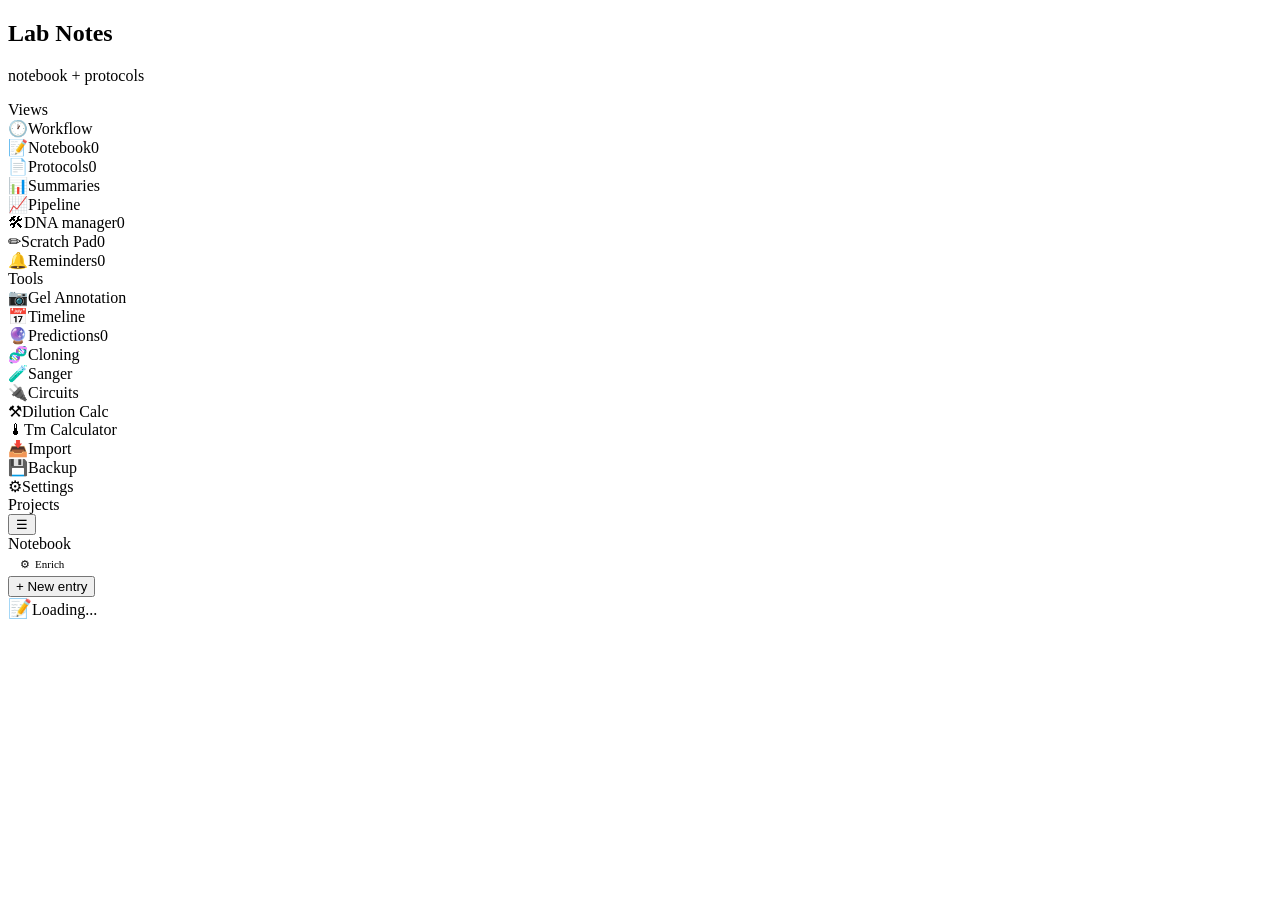
==== commit ce43b450: "Update index.dev.html" ====
--- a/static/index.dev.html
+++ b/static/index.dev.html
@@ -43,7 +43,7 @@
       <span>&#128736;</span><span>DNA manager</span><span class="count" id="cnt-project-flow">0</span>
     </div>
     <div class="nav-item" id="nav-scratch" onclick="setView('scratch')">
-      <span>&#9881;</span><span>Scratch Pad</span><span class="count" id="cnt-scratch">0</span>
+      <span>&#9999;</span><span>Scratch Pad</span><span class="count" id="cnt-scratch">0</span>
     </div>
     <div class="nav-item" id="nav-reminders" onclick="setView('reminders')">
       <span>&#128276;</span><span>Reminders</span><span class="count" id="cnt-reminders">0</span>
@@ -54,19 +54,19 @@
       <span>&#128247;</span><span>Gel Annotation</span>
     </div>
     <div class="nav-item" id="nav-timeline" onclick="setView('timeline')">
-      <span>&#9683;</span><span>Timeline</span>
+      <span>&#128197;</span><span>Timeline</span>
     </div>
     <div class="nav-item" id="nav-predictions" onclick="setView('predictions')">
-      <span>&#9733;</span><span>Predictions</span><span class="count" id="cnt-predictions">0</span>
+      <span>&#128302;</span><span>Predictions</span><span class="count" id="cnt-predictions">0</span>
     </div>
     <div class="nav-item" id="nav-cloning" onclick="setView('cloning')">
       <span>&#129516;</span><span>Cloning</span>
     </div>
     <div class="nav-item" id="nav-sanger" onclick="setView('sanger')">
-      <span>&#7784;</span><span>Sanger</span>
+      <span>&#129514;</span><span>Sanger</span>
     </div>
     <div class="nav-item" id="nav-circuits" onclick="setView('circuits')">
-      <span>&#129516;</span><span>Circuits</span>
+      <span>&#128268;</span><span>Circuits</span>
     </div>
     <div class="nav-item" id="nav-dilution" onclick="setView('dilution')">
       <span>&#9874;</span><span>Dilution Calc</span>
@@ -77,8 +77,8 @@
     <div class="nav-item" id="nav-import" onclick="setView('import')">
       <span>&#128229;</span><span>Import</span>
     </div>
-    <div class="nav-item" id="nav-backup" onclick="setView('backup')"> 
-    <span>&#128190;</span><span>Backup</span>
+    <div class="nav-item" id="nav-backup" onclick="setView('backup')">
+      <span>&#128190;</span><span>Backup</span>
     </div>
     <div class="nav-item" id="nav-settings" onclick="setView('settings')">
       <span>&#9881;</span><span>Settings</span>
--- a/static/style.css
+++ b/static/style.css
@@ -1,336 +1,142 @@
-:root{
-  --bg:#f7f5f2;--surface:#ffffff;--surface2:#f0ede8;
-  --border:#e2ddd6;--border2:#cec8be;
-  --text:#2c2a27;--muted:#7a7368;--dim:#b0a89e;
-  --accent:#3d6b4f;--accent2:#2d5039;
-  --amber:#a0622a;--red:#b84040;--blue:#2a5080;
-  --tag-bg:#e8f0ec;--tag-color:#3d6b4f;
-  --mono:'JetBrains Mono',monospace;
-  --serif:'Crimson Pro',Georgia,serif;
-  --sans:'Inter',sans-serif;
-}
-*,*::before,*::after{box-sizing:border-box;margin:0;padding:0}
-html{scroll-behavior:smooth}
-body{background:var(--bg);color:var(--text);font-family:var(--sans);font-size:14px;min-height:100vh}
+<!DOCTYPE html>
+<html lang="en">
+<head>
+<meta charset="UTF-8">
+<meta name="viewport" content="width=device-width, initial-scale=1.0">
+<title>Lab Notes</title>
+<link rel="icon" type="image/svg+xml" href="/static/favicon.svg">
+<link rel="preconnect" href="https://fonts.googleapis.com">
+<link href="https://fonts.googleapis.com/css2?family=Crimson+Pro:ital,wght@0,300;0,400;0,600;1,300;1,400&family=JetBrains+Mono:wght@300;400;500&family=Inter:wght@400;500;600&display=swap" rel="stylesheet">
+<link rel="stylesheet" href="/static/style.css">
+</head>
+<body>
+<div class="layout">
 
-/* Layout */
-.layout{display:flex;min-height:100vh}
-.sidebar{width:220px;min-width:220px;background:var(--surface);border-right:1px solid var(--border);display:flex;flex-direction:column;position:sticky;top:0;height:100vh;overflow:hidden;transition:width .2s,min-width .2s}
-.sidebar.collapsed{width:0;min-width:0;border-right:none}
-.main{flex:1;min-width:0;display:flex;flex-direction:column}
+<!-- Sidebar peek zone: invisible 14px strip on the left edge. Hovering it
+     reveals the sidebar when in auto-hide mode. No-op when auto-hide is off. -->
+<div class="sidebar-peek-zone" id="sidebar-peek-zone"></div>
 
-/* Sidebar */
-.sidebar-logo{padding:20px 18px 14px;border-bottom:1px solid var(--border)}
-.sidebar-logo h1{font-family:var(--serif);font-size:20px;font-weight:600;color:var(--text);letter-spacing:-.3px}
-.sidebar-logo p{font-size:11px;color:var(--muted);margin-top:2px;font-family:var(--mono)}
-.sidebar-scroll{flex:1;overflow-y:auto;padding:10px 0}
-.nav-section{padding:6px 18px 4px;font-size:10px;letter-spacing:2px;text-transform:uppercase;color:var(--dim);font-family:var(--mono)}
-.nav-item{display:flex;align-items:center;gap:8px;padding:7px 18px;cursor:pointer;font-size:13px;color:var(--muted);transition:background .1s,color .1s;border-left:2px solid transparent}
-.nav-item:hover{background:var(--surface2);color:var(--text)}
-.nav-item.active{color:var(--accent);border-left-color:var(--accent);background:var(--tag-bg)}
-.nav-item .count{margin-left:auto;font-size:10px;font-family:var(--mono);background:var(--surface2);padding:1px 6px;border-radius:10px;color:var(--dim)}
-.nav-divider{height:1px;background:var(--border);margin:8px 18px}
-.group-nav{display:flex;align-items:center;gap:6px;padding:5px 18px 5px 28px;cursor:pointer;font-size:12px;color:var(--muted);transition:background .1s,color .1s;border-left:2px solid transparent}
-.group-nav:hover{background:var(--surface2);color:var(--text)}
-.group-nav.active{color:var(--accent);border-left-color:var(--accent)}
-.group-nav .count{margin-left:auto;font-size:10px;font-family:var(--mono);color:var(--dim)}
+<!-- Sidebar -->
+<aside class="sidebar" id="sidebar">
+  <div class="sidebar-logo">
+    <h1>Lab Notes</h1>
+    <p>notebook + protocols</p>
+  </div>
+  <div class="sidebar-scroll">
+    <div class="nav-section">Views</div>
+    <div class="nav-item" id="nav-workflow" onclick="setView('workflow')">
+      <span>&#128336;</span><span>Workflow</span>
+    </div>
+    <div class="nav-item active" id="nav-notebook" onclick="setView('notebook')">
+      <span>&#128221;</span><span>Notebook</span><span class="count" id="cnt-entries">0</span>
+    </div>
+    <div class="nav-item" id="nav-protocols" onclick="setView('protocols')">
+      <span>&#128196;</span><span>Protocols</span><span class="count" id="cnt-protocols">0</span>
+    </div>
+    <div class="nav-item" id="nav-summaries" onclick="setView('summaries')">
+      <span>&#128202;</span><span>Summaries</span>
+    </div>
+    <div class="nav-item" id="nav-pipeline" onclick="setView('pipeline')">
+      <span>&#128200;</span><span>Pipeline</span>
+    </div>
+    <div class="nav-item" id="nav-import_data" onclick="setView('import_data')">
+      <span>&#128736;</span><span>DNA manager</span><span class="count" id="cnt-project-flow">0</span>
+    </div>
+    <div class="nav-item" id="nav-scratch" onclick="setView('scratch')">
+      <span>&#9999;</span><span>Scratch Pad</span><span class="count" id="cnt-scratch">0</span>
+    </div>
+    <div class="nav-item" id="nav-reminders" onclick="setView('reminders')">
+      <span>&#128276;</span><span>Reminders</span><span class="count" id="cnt-reminders">0</span>
+    </div>
+    <div class="nav-divider"></div>
+    <div class="nav-section">Tools</div>
+    <div class="nav-item" id="nav-gel_annotation" onclick="setView('gel_annotation')">
+      <span>&#128247;</span><span>Gel Annotation</span>
+    </div>
+    <div class="nav-item" id="nav-timeline" onclick="setView('timeline')">
+      <span>&#128197;</span><span>Timeline</span>
+    </div>
+    <div class="nav-item" id="nav-predictions" onclick="setView('predictions')">
+      <span>&#128302;</span><span>Predictions</span><span class="count" id="cnt-predictions">0</span>
+    </div>
+    <div class="nav-item" id="nav-cloning" onclick="setView('cloning')">
+      <span>&#129516;</span><span>Cloning</span>
+    </div>
+    <div class="nav-item" id="nav-sanger" onclick="setView('sanger')">
+      <span>&#129514;</span><span>Sanger</span>
+    </div>
+    <div class="nav-item" id="nav-circuits" onclick="setView('circuits')">
+      <span>&#128268;</span><span>Circuits</span>
+    </div>
+    <div class="nav-item" id="nav-dilution" onclick="setView('dilution')">
+      <span>&#9874;</span><span>Dilution Calc</span>
+    </div>
+    <div class="nav-item" id="nav-tm_calc" onclick="setView('tm_calc')">  
+      <span>&#127777;</span><span>Tm Calculator</span>
+    </div>
+    <div class="nav-item" id="nav-import" onclick="setView('import')">
+      <span>&#128229;</span><span>Import</span>
+    </div>
+    <div class="nav-item" id="nav-backup" onclick="setView('backup')">
+      <span>&#128190;</span><span>Backup</span>
+    </div>
+    <div class="nav-item" id="nav-settings" onclick="setView('settings')">
+      <span>&#9881;</span><span>Settings</span>
+    </div>
+    <div class="nav-divider"></div>
+    <!-- Dynamic nav items from features go here -->
+    <div id="dynamic-nav"></div>
+    <div class="nav-divider"></div>
+    <div class="nav-section">Projects</div>
+    <div id="group-nav"></div>
+  </div>
+</aside>
 
-/* Header */
-header{display:flex;align-items:center;gap:10px;padding:16px 24px;border-bottom:1px solid var(--border);background:var(--surface);position:sticky;top:0;z-index:50}
-.toggle-sb{background:transparent;border:1px solid var(--border2);color:var(--muted);font-size:12px;padding:4px 9px;cursor:pointer;border-radius:4px;transition:all .15s}
-.toggle-sb:hover{border-color:var(--accent);color:var(--accent)}
-.page-title{font-family:var(--serif);font-size:18px;font-weight:600;color:var(--text)}
-.header-right{margin-left:auto;display:flex;align-items:center;gap:10px}
-.btn{padding:6px 14px;background:transparent;border:1px solid var(--border2);color:var(--muted);font-family:var(--sans);font-size:12px;cursor:pointer;border-radius:4px;transition:all .15s;white-space:nowrap}
-.btn:hover{border-color:var(--accent);color:var(--accent)}
-.btn.primary{background:var(--accent);color:#fff;border-color:var(--accent)}
-.btn.primary:hover{background:var(--accent2)}
+<!-- Main -->
+<div class="main">
+  <header>
+    <button class="toggle-sb" onclick="toggleSidebar()">&#9776;</button>
+    <div class="page-title" id="page-title">Notebook</div>
+    <div class="header-right">
+      <button id="enrich-btn" title="Wake 3090 — fill entries, summarise, process scratch pad, update summaries" style="background:transparent;border:1px solid var(--border2);color:var(--muted);font-family:var(--mono);font-size:11px;padding:5px 12px;cursor:pointer;border-radius:4px;transition:all .15s;display:flex;align-items:center;gap:5px" onclick="triggerEnrichment()">
+        <span id="enrich-icon" style="display:inline-block">&#9881;</span><span id="enrich-label">Enrich</span>
+      </button>
+      <button class="btn primary" id="add-btn" onclick="showAddForm()">+ New entry</button>
+    </div>
+  </header>
+  <div class="content" id="content">
+    <div class="empty"><big>&#128221;</big>Loading...</div>
+  </div>
+</div>
+</div>
+<div id="toast"></div>
 
-/* Content */
-.content{flex:1;padding:24px;overflow-y:auto;max-width:1100px;width:100%;margin:0 auto;box-sizing:border-box}
-/* Wide views: data-dense / tool-like UIs (workflow doc, cloning, gel, sanger,
-   importer, timeline, pipeline). The cap is set via --wide-cap CSS variable
-   so settings can adjust it without rebuilding CSS. */
-.content.wide{max-width:var(--wide-cap, 1800px);padding:18px 24px}
+<!-- SCRIPTS_START -->
+<script src="/static/core.js"></script>
+<script src="/static/features/gel_annotation.js"></script>
+<script src="/static/features/sanger.js"></script>
+<script src="/static/features/pipeline.js"></script>
+<script src="/static/features/backup.js"></script>
+<script src="/static/features/cloning.js"></script>
+<script src="/static/features/tm_calc.js"></script>
+<script src="/static/features/notebook.js"></script>
+<script src="/static/features/import_data.js"></script>
+<script src="/static/features/protocols.js"></script>
+<script src="/static/features/summaries.js"></script>
+<script src="/static/features/addform.js"></script>
+<script src="/static/features/workflow.js"></script>
+<script src="/static/features/scratch.js"></script>
+<script src="/static/features/reminders.js"></script>
+<script src="/static/features/timeline.js"></script>
+<script src="/static/features/predictions.js"></script>
+<script src="/static/features/dilution.js"></script>
+<script src="/static/features/import.js"></script>
+<script src="/static/features/enrichment.js"></script>
+<script src="/static/features/settings.js"></script>
+<script src="/static/proto-timer.js"></script>
 
-/* Auto-hide sidebar mode: the sidebar collapses to 0 width by default, and
-   slides out as an overlay when the user hovers the left edge. The "left-edge
-   detector" is a 14px transparent strip that catches the mouse. Hovering
-   either it or the sidebar itself reveals the sidebar.
-   We don't push content when revealing — the sidebar overlays it. That's the
-   point: content stays the width it was. */
-body.auto-hide-sidebar .sidebar { width:0; min-width:0; border-right:none; position:fixed; top:0; left:0; height:100vh; z-index:200; box-shadow:none; }
-body.auto-hide-sidebar .sidebar.collapsed { width:0; min-width:0; }
-body.auto-hide-sidebar .sidebar:hover,
-body.auto-hide-sidebar .sidebar.peek { width:220px; min-width:220px; border-right:1px solid var(--border); box-shadow:2px 0 12px rgba(0,0,0,.18); }
-body.auto-hide-sidebar .sidebar-peek-zone { position:fixed; top:0; left:0; width:14px; height:100vh; z-index:199; }
-
-/* Stats row */
-.stats-row{display:flex;gap:12px;margin-bottom:24px}
-.stat-card{background:var(--surface);border:1px solid var(--border);border-radius:6px;padding:14px 18px;flex:1}
-.stat-num{font-size:26px;font-weight:600;font-family:var(--serif);color:var(--text);line-height:1}
-.stat-label{font-size:11px;color:var(--muted);margin-top:3px;letter-spacing:.5px;text-transform:uppercase;font-family:var(--mono)}
-
-/* Section labels */
-.section-label{font-size:11px;letter-spacing:2px;text-transform:uppercase;color:var(--muted);margin-bottom:12px;display:flex;align-items:center;gap:8px;font-family:var(--mono)}
-.section-label::after{content:'';flex:1;height:1px;background:var(--border)}
-
-/* Entry cards */
-.entries{display:flex;flex-direction:column;gap:10px}
-.entry-card{background:var(--surface);border:1px solid var(--border);border-radius:6px;overflow:hidden;transition:border-color .15s,box-shadow .15s;cursor:pointer}
-.entry-card:hover{border-color:var(--border2);box-shadow:0 2px 8px rgba(0,0,0,.06)}
-.entry-card.open{border-color:var(--accent)}
-.entry-header{display:flex;align-items:flex-start;gap:12px;padding:14px 16px}
-.entry-date{font-family:var(--mono);font-size:11px;color:var(--muted);white-space:nowrap;margin-top:2px;min-width:80px}
-.entry-main{flex:1;min-width:0}
-.entry-title{font-family:var(--serif);font-size:16px;font-weight:600;color:var(--text);line-height:1.3;margin-bottom:3px}
-.entry-group{font-size:11px;color:var(--accent);font-family:var(--mono)}
-.entry-summary{font-size:13px;color:var(--muted);margin-top:4px;line-height:1.5;font-style:italic}
-.entry-actions{display:flex;gap:6px;opacity:0;transition:opacity .15s;flex-shrink:0}
-.entry-card:hover .entry-actions{opacity:1}
-.entry-body{display:none;border-top:1px solid var(--border);padding:16px}
-.entry-card.open .entry-body{display:block}
-
-/* Notebook book/page layout */
-.nb-books{display:grid;grid-template-columns:repeat(auto-fill,minmax(260px,1fr));gap:14px}
-.nb-book{background:var(--surface);border:1px solid var(--border);border-radius:8px;padding:20px;cursor:pointer;transition:all .15s;position:relative;overflow:hidden}
-.nb-book:hover{border-color:var(--accent);box-shadow:0 4px 16px rgba(0,0,0,.08)}
-.nb-book::before{content:'';position:absolute;left:0;top:0;bottom:0;width:4px;background:var(--accent);border-radius:8px 0 0 8px}
-.nb-book-title{font-family:var(--serif);font-size:20px;font-weight:600;color:var(--text);margin-bottom:6px;padding-left:8px}
-.nb-book-meta{font-family:var(--mono);font-size:11px;color:var(--muted);padding-left:8px}
-.nb-book-dates{font-size:12px;color:var(--dim);margin-top:8px;padding-left:8px}
-.nb-layout{display:flex;gap:0;min-height:calc(100vh - 140px)}
-.nb-page-list{width:220px;min-width:220px;border-right:1px solid var(--border);overflow-y:auto;background:var(--surface)}
-.nb-page-list-hdr{padding:14px 16px;border-bottom:1px solid var(--border);display:flex;align-items:center;gap:8px}
-.nb-page-list-hdr button{background:transparent;border:1px solid var(--border2);color:var(--muted);font-size:12px;padding:4px 10px;cursor:pointer;border-radius:4px;transition:all .15s}
-.nb-page-list-hdr button:hover{border-color:var(--accent);color:var(--accent)}
-.nb-page-list-title{font-family:var(--serif);font-size:14px;font-weight:600;flex:1}
-.nb-page-item{padding:10px 16px;cursor:pointer;border-bottom:1px solid var(--border);transition:background .1s;border-left:3px solid transparent}
-.nb-page-item:hover{background:var(--surface2)}
-.nb-page-item.active{background:var(--tag-bg);border-left-color:var(--accent)}
-.nb-page-date{font-family:var(--mono);font-size:11px;color:var(--accent);margin-bottom:2px}
-.nb-page-titles{font-size:12px;color:var(--muted);line-height:1.4;display:-webkit-box;-webkit-line-clamp:2;-webkit-box-orient:vertical;overflow:hidden}
-.nb-page-count{font-size:10px;color:var(--dim);font-family:var(--mono);margin-top:2px}
-.nb-editor{flex:1;overflow-y:auto;padding:24px 32px}
-.nb-editor-date{font-family:var(--serif);font-size:22px;font-weight:600;color:var(--text);margin-bottom:4px}
-.nb-editor-weekday{font-family:var(--mono);font-size:12px;color:var(--muted);margin-bottom:20px}
-.nb-entry{background:var(--surface);border:1px solid var(--border);border-radius:6px;padding:18px 20px;margin-bottom:16px}
-.nb-entry-title{font-family:var(--serif);font-size:17px;font-weight:600;color:var(--text);margin-bottom:4px;display:flex;align-items:center;gap:8px}
-.nb-entry-sub{font-family:var(--mono);font-size:11px;color:var(--accent);margin-bottom:12px}
-.nb-entry textarea{width:100%;background:var(--surface2);border:1px solid var(--border);color:var(--text);font-family:var(--sans);font-size:14px;padding:12px 14px;border-radius:4px;outline:none;resize:vertical;line-height:1.7;transition:border-color .15s;min-height:120px}
-.nb-entry textarea:focus{border-color:var(--accent)}
-.nb-entry textarea.big{min-height:200px}
-.nb-field-label{font-size:11px;letter-spacing:1px;text-transform:uppercase;color:var(--muted);font-family:var(--mono);margin-bottom:5px;margin-top:14px}
-.nb-entry-actions{display:flex;gap:8px;margin-top:14px;align-items:center}
-.nb-empty-page{text-align:center;padding:60px 20px;color:var(--muted);font-style:italic;font-size:15px}
-/* Dashboard */
-.dash-grid{display:grid;grid-template-columns:1fr 1fr;gap:16px;margin-bottom:20px}
-.dash-card{background:var(--surface);border:1px solid var(--border);border-radius:6px;padding:16px 18px}
-.dash-card-title{font-size:11px;letter-spacing:2px;text-transform:uppercase;color:var(--muted);font-family:var(--mono);margin-bottom:10px;display:flex;align-items:center;gap:6px}
-.dash-card-title::after{content:'';flex:1;height:1px;background:var(--border)}
-.dash-reminder{display:flex;align-items:flex-start;gap:8px;padding:6px 0;border-bottom:1px solid var(--border);font-size:13px}
-.dash-reminder:last-child{border-bottom:none}
-.dash-reminder-dot{width:6px;height:6px;border-radius:50%;flex-shrink:0;margin-top:6px}
-.dash-reminder-dot.overdue{background:var(--red)}
-.dash-reminder-dot.today{background:var(--accent)}
-.dash-reminder-dot.future{background:var(--dim)}
-.dash-entry-mini{padding:6px 0;border-bottom:1px solid var(--border);cursor:pointer;transition:color .1s}
-.dash-entry-mini:hover{color:var(--accent)}
-.dash-entry-mini:last-child{border-bottom:none}
-.dash-entry-mini-title{font-size:13px;font-weight:500}
-.dash-entry-mini-meta{font-size:11px;color:var(--dim);font-family:var(--mono)}
-.dash-wf-item{display:flex;gap:8px;padding:4px 0;font-size:13px}
-.dash-wf-time{font-family:var(--mono);font-size:11px;color:var(--muted);min-width:40px}
-.nb-delete-btn{background:transparent;border:1px solid var(--border2);color:var(--dim);font-family:var(--mono);font-size:10px;padding:3px 8px;cursor:pointer;border-radius:4px;transition:all .15s;letter-spacing:1px;text-transform:uppercase;margin-left:auto}
-.nb-delete-btn:hover{border-color:var(--red);color:var(--red)}
-/* Dilution calc */
-.dil-card{background:var(--surface);border:1px solid var(--border);border-radius:6px;padding:20px 24px;margin-bottom:16px}
-.dil-card h3{font-family:var(--serif);font-size:17px;font-weight:600;margin-bottom:14px;color:var(--text)}
-.dil-row{display:flex;gap:12px;align-items:flex-end;margin-bottom:12px;flex-wrap:wrap}
-.dil-field{display:flex;flex-direction:column;gap:4px}
-.dil-field label{font-size:11px;letter-spacing:1px;color:var(--muted);font-family:var(--mono)}
-.dil-field input,.dil-field select{background:var(--surface2);border:1px solid var(--border);color:var(--text);font-family:var(--mono);font-size:14px;padding:8px 10px;border-radius:4px;outline:none;width:120px;transition:border-color .15s}
-.dil-field input:focus{border-color:var(--accent)}
-.dil-result{font-family:var(--mono);font-size:16px;color:var(--accent);font-weight:600;padding:8px 0}
-.dil-formula{font-family:var(--mono);font-size:12px;color:var(--muted);padding:4px 0}
-.dil-seq-table{width:100%;border-collapse:collapse;font-family:var(--mono);font-size:13px;margin-top:12px}
-.dil-seq-table th{text-align:left;font-size:10px;letter-spacing:1px;color:var(--muted);padding:6px 8px;border-bottom:2px solid var(--border)}
-.dil-seq-table td{padding:6px 8px;border-bottom:1px solid var(--border)}
-.dil-seq-table tr:hover{background:var(--surface2)}
-.dil-seq-table input{background:var(--surface2);border:1px solid var(--border);color:var(--text);font-family:var(--mono);font-size:13px;padding:4px 6px;border-radius:3px;outline:none;width:80px}
-.dil-seq-table input:focus{border-color:var(--accent)}
-
-/* Entry form fields */
-.field-grid{display:grid;grid-template-columns:1fr 1fr;gap:14px;margin-bottom:14px}
-.field{display:flex;flex-direction:column;gap:5px}
-.field.full{grid-column:1/-1}
-.field label{font-size:11px;letter-spacing:1px;text-transform:uppercase;color:var(--muted);font-family:var(--mono)}
-.field textarea,.field input[type=text]{background:var(--surface2);border:1px solid var(--border);color:var(--text);font-family:var(--sans);font-size:13px;padding:8px 10px;border-radius:4px;outline:none;resize:vertical;transition:border-color .15s}
-.field textarea{min-height:80px;line-height:1.6}
-.field textarea:focus,.field input:focus{border-color:var(--accent)}
-.save-row{display:flex;gap:8px;justify-content:flex-end;margin-top:10px}
-
-/* Protocol cards */
-.protocol-card{background:var(--surface);border:1px solid var(--border);border-radius:6px;overflow:hidden;transition:border-color .15s}
-.protocol-card:hover{border-color:var(--border2)}
-.protocol-card.open{border-color:var(--accent)}
-.protocol-header{display:flex;align-items:flex-start;gap:10px;padding:14px 16px;cursor:pointer}
-.protocol-title{font-family:var(--serif);font-size:16px;font-weight:600;color:var(--text);flex:1}
-.protocol-url{font-size:11px;color:var(--blue);font-family:var(--mono);margin-top:3px;white-space:nowrap;overflow:hidden;text-overflow:ellipsis;max-width:200px}
-.protocol-body{display:none;border-top:1px solid var(--border);padding:16px}
-.protocol-card.open .protocol-body{display:block}
-.steps-text{font-size:13px;line-height:1.8;color:var(--text);white-space:pre-wrap;font-family:var(--serif)}
-.protocol-notes{background:var(--tag-bg);border:1px solid var(--border);border-radius:4px;padding:10px 12px;font-size:13px;color:var(--text);line-height:1.6;margin-top:12px;font-style:italic}
-
-/* Tags */
-.tags{display:flex;flex-wrap:wrap;gap:5px;margin-top:6px}
-.tag{font-size:11px;padding:2px 8px;background:var(--tag-bg);color:var(--tag-color);border:1px solid #c5dace;border-radius:10px;font-family:var(--mono)}
-.tag-del{background:none;border:none;color:var(--dim);cursor:pointer;font-size:12px;padding:0;margin-left:3px;line-height:1}
-.tag-del:hover{color:var(--red)}
-
-/* Add form */
-.add-form{background:var(--surface);border:1px solid var(--accent);border-radius:6px;padding:18px;margin-bottom:16px;display:none}
-.add-form.visible{display:block}
-.add-form h3{font-family:var(--serif);font-size:16px;margin-bottom:14px;color:var(--text)}
-
-/* URL paste input */
-.url-bar{display:flex;gap:8px;margin-bottom:20px}
-.url-bar input{flex:1;background:var(--surface);border:1px solid var(--border2);color:var(--text);font-family:var(--mono);font-size:13px;padding:9px 12px;border-radius:4px;outline:none;transition:border-color .15s}
-.url-bar input:focus{border-color:var(--accent)}
-.url-bar input::placeholder{color:var(--dim)}
-
-/* Project summaries */
-.summary-card{background:var(--surface);border:1px solid var(--border);border-left:3px solid var(--accent);border-radius:6px;padding:16px;margin-bottom:10px}
-.summary-group{font-family:var(--mono);font-size:11px;letter-spacing:1px;text-transform:uppercase;color:var(--accent);margin-bottom:6px}
-.summary-text{font-size:14px;line-height:1.7;color:var(--text);font-family:var(--serif)}
-.next-steps{margin-top:10px;display:flex;flex-direction:column;gap:4px}
-.next-step{display:flex;align-items:flex-start;gap:6px;font-size:13px;color:var(--muted)}
-.next-step::before{content:'→';color:var(--accent);flex-shrink:0;font-family:var(--mono)}
-.summary-updated{font-size:11px;color:var(--dim);font-family:var(--mono);margin-top:8px}
-
-/* Empty */
-.empty{text-align:center;padding:56px 20px;color:var(--muted)}
-.empty big{display:block;font-family:var(--serif);font-size:48px;color:var(--border2);margin-bottom:8px}
-
-/* Toast */
-#toast{position:fixed;bottom:20px;right:20px;background:var(--text);color:var(--bg);padding:9px 16px;font-size:13px;border-radius:4px;opacity:0;transform:translateY(8px);transition:opacity .2s,transform .2s;pointer-events:none;z-index:999}
-#toast.show{opacity:1;transform:translateY(0)}
-#toast.err{background:var(--red)}
-
-/* Loading spinner */
-.spin{display:inline-block;width:12px;height:12px;border:2px solid var(--border2);border-top-color:var(--accent);border-radius:50%;animation:spin .6s linear infinite}
-@keyframes spin{to{transform:rotate(360deg)}}
-
-.timeline{display:flex;flex-direction:column;gap:0;position:relative}
-.timeline::before{content:'';position:absolute;left:68px;top:0;bottom:0;width:1px;background:var(--border)}
-.timeline-entry{display:flex;gap:16px;padding:8px 0;position:relative}
-.timeline-time{font-family:var(--mono);font-size:11px;color:var(--muted);width:50px;flex-shrink:0;padding-top:6px;text-align:right}
-.timeline-dot{width:10px;height:10px;border-radius:50%;background:var(--border2);border:2px solid var(--bg);flex-shrink:0;margin-top:8px;z-index:1}
-.timeline-dot.task{background:var(--accent);box-shadow:0 0 0 3px rgba(61,107,79,.15)}
-.timeline-dot.note{background:var(--amber)}
-.timeline-body{flex:1;min-width:0}
-.timeline-card{background:var(--surface);border:1px solid var(--border);border-radius:6px;padding:10px 14px;transition:border-color .15s}
-.timeline-card:hover{border-color:var(--border2)}
-.timeline-card.task-card{border-left:3px solid var(--accent)}
-.timeline-card.note-card{border-left:3px solid var(--amber)}
-.timeline-card-group{font-family:var(--mono);font-size:10px;color:var(--accent);letter-spacing:.5px;margin-bottom:3px}
-.timeline-card-text{font-size:14px;color:var(--text);line-height:1.4}
-.timeline-card-text textarea{width:100%;background:transparent;border:none;border-bottom:1px solid var(--border);color:var(--text);font-family:var(--sans);font-size:14px;outline:none;resize:none;padding:2px 0;line-height:1.5;caret-color:var(--accent)}
-.timeline-actions{display:flex;gap:5px;margin-top:6px;opacity:0;transition:opacity .15s}
-.timeline-entry:hover .timeline-actions{opacity:1}
-.add-inline{display:flex;gap:8px;padding:8px 0 8px 82px}
-.add-inline input{flex:1;background:var(--surface);border:1px solid var(--border2);color:var(--text);font-family:var(--sans);font-size:13px;padding:7px 10px;border-radius:4px;outline:none;transition:border-color .15s}
-.add-inline input:focus{border-color:var(--accent)}
-.add-inline button{padding:7px 14px;background:var(--accent);color:#fff;border:none;border-radius:4px;font-size:13px;cursor:pointer;transition:background .15s;white-space:nowrap}
-.add-inline button:hover{background:var(--accent2)}
-.day-nav{display:flex;align-items:center;gap:10px;margin-bottom:20px}
-.day-nav button{padding:5px 12px;background:transparent;border:1px solid var(--border2);color:var(--muted);font-size:12px;border-radius:4px;cursor:pointer;transition:all .15s}
-.day-nav button:hover{border-color:var(--accent);color:var(--accent)}
-.day-nav .day-label{font-family:var(--serif);font-size:16px;font-weight:600;flex:1;text-align:center}
-.day-summary{background:var(--tag-bg);border:1px solid #c5dace;border-radius:6px;padding:14px 16px;margin-bottom:16px;font-family:var(--serif);font-size:14px;line-height:1.7;color:var(--text);font-style:italic}
-.scratch-area{display:flex;flex-direction:column;gap:14px}
-.scratch-big{width:100%;min-height:120px;background:var(--surface);border:1px solid var(--border2);color:var(--text);font-family:var(--sans);font-size:14px;padding:14px;border-radius:6px;outline:none;resize:vertical;line-height:1.7;transition:border-color .15s}
-.scratch-big:focus{border-color:var(--accent)}
-.scratch-quick{display:flex;gap:8px}
-.scratch-quick input{flex:1;background:var(--surface);border:1px solid var(--border2);color:var(--text);font-family:var(--sans);font-size:13px;padding:9px 12px;border-radius:4px;outline:none;transition:border-color .15s}
-.scratch-quick input:focus{border-color:var(--accent)}
-.scratch-quick button{padding:9px 16px;background:var(--accent);color:#fff;border:none;border-radius:4px;cursor:pointer;font-size:13px;transition:background .15s;white-space:nowrap}
-.scratch-quick button:hover{background:var(--accent2)}
-.drop-zone{border:2px dashed var(--border2);border-radius:6px;padding:28px;text-align:center;color:var(--muted);font-size:13px;cursor:pointer;transition:all .15s;background:var(--surface)}
-.drop-zone:hover,.drop-zone.dragover{border-color:var(--accent);background:var(--tag-bg);color:var(--accent)}
-.drop-zone input[type=file]{display:none}
-.scratch-list{display:flex;flex-direction:column;gap:8px;margin-top:8px}
-.scratch-item{background:var(--surface);border:1px solid var(--border);border-radius:6px;padding:12px 14px;display:flex;gap:10px;align-items:flex-start}
-.scratch-item.has-image{border-left:3px solid var(--blue)}
-.scratch-item-content{flex:1;font-size:13px;color:var(--text);line-height:1.5}
-.scratch-item-time{font-family:var(--mono);font-size:11px;color:var(--dim);white-space:nowrap;flex-shrink:0}
-.scratch-thumb{width:60px;height:60px;object-fit:cover;border-radius:4px;border:1px solid var(--border);flex-shrink:0;cursor:pointer}
-.reminder-item{background:var(--surface);border:1px solid var(--border);border-radius:6px;padding:12px 16px;display:flex;align-items:flex-start;gap:12px;transition:border-color .15s}
-.reminder-item.done-reminder{opacity:.45}
-.reminder-check{width:18px;height:18px;min-width:18px;border:2px solid var(--border2);border-radius:50%;cursor:pointer;margin-top:1px;transition:all .15s;display:flex;align-items:center;justify-content:center}
-.reminder-check:hover{border-color:var(--accent)}
-.reminder-item.done-reminder .reminder-check{background:var(--accent);border-color:var(--accent);color:#fff}
-.reminder-text{flex:1;font-size:14px;color:var(--text);line-height:1.4}
-.reminder-due{font-family:var(--mono);font-size:11px;margin-top:3px}
-.reminder-due.overdue{color:var(--red)}
-.reminder-due.today{color:var(--accent)}
-.reminder-due.future{color:var(--muted)}
-/* Timeline */
-.tl-project{background:var(--surface);border:1px solid var(--border);border-radius:6px;overflow:hidden;margin-bottom:14px}
-.tl-project-hdr{display:flex;align-items:center;gap:10px;padding:12px 16px;cursor:pointer;transition:background .1s;user-select:none}
-.tl-project-hdr:hover{background:var(--surface2)}
-.tl-project-name{font-family:var(--serif);font-size:16px;font-weight:600;flex:1}
-.tl-project-meta{font-size:11px;color:var(--dim);font-family:var(--mono)}
-.tl-chain-wrap{overflow-x:auto;border-top:1px solid var(--border);padding:16px}
-.tl-chain-wrap svg{display:block}
-.tl-day-node{cursor:pointer}
-.tl-day-rect{fill:var(--surface2);stroke:var(--border);stroke-width:1;rx:4;ry:4;transition:stroke .15s}
-.tl-day-node:hover .tl-day-rect{stroke:var(--accent)}
-.tl-day-node.expanded .tl-day-rect{stroke:var(--accent);stroke-width:1.5}
-.tl-edge{stroke:var(--border2);stroke-width:1.5;fill:none}
-.tl-expanded{border-top:1px solid var(--border);padding:14px 16px}
-.tl-expanded-date{font-family:var(--mono);font-size:11px;color:var(--accent);margin-bottom:8px}
-.tl-expanded-entry{padding:8px 0;border-bottom:1px solid var(--border)}
-.tl-expanded-entry:last-child{border-bottom:none}
-.tl-expanded-title{font-weight:500;font-size:14px;margin-bottom:3px}
-.tl-expanded-notes{font-size:13px;color:var(--muted);line-height:1.6;white-space:pre-wrap;max-height:200px;overflow-y:auto}
-/* Predictions */
-.pred-card{background:var(--surface);border:1px solid var(--border);border-left:3px solid var(--accent);border-radius:6px;padding:14px 16px;margin-bottom:10px;transition:border-color .15s}
-.pred-card:hover{border-color:var(--border2)}
-.pred-group{font-family:var(--mono);font-size:11px;letter-spacing:1px;text-transform:uppercase;color:var(--accent);margin-bottom:4px}
-.pred-text{font-size:15px;font-weight:500;color:var(--text);margin-bottom:6px;line-height:1.4}
-.pred-reasoning{font-size:13px;color:var(--muted);font-style:italic;line-height:1.5;margin-bottom:10px}
-.pred-actions{display:flex;gap:8px;align-items:center}
-.pred-edit-input{background:var(--surface2);border:1px solid var(--border);color:var(--text);font-family:var(--sans);font-size:14px;padding:6px 10px;border-radius:4px;outline:none;width:100%;margin-bottom:8px}
-.pred-edit-input:focus{border-color:var(--accent)}
-/* Import */
-.import-dropzone{border:2px dashed var(--border2);border-radius:8px;padding:48px 24px;text-align:center;color:var(--muted);cursor:pointer;transition:all .15s;background:var(--surface);margin-bottom:20px}
-.import-dropzone:hover,.import-dropzone.dragover{border-color:var(--accent);background:var(--tag-bg);color:var(--accent)}
-.import-dropzone input[type=file]{display:none}
-.import-dropzone big{display:block;font-size:36px;margin-bottom:8px}
-.import-table{width:100%;border-collapse:collapse;font-size:13px;margin-bottom:16px}
-.import-table th{text-align:left;font-size:11px;letter-spacing:1px;text-transform:uppercase;color:var(--muted);font-family:var(--mono);padding:8px 10px;border-bottom:2px solid var(--border);white-space:nowrap}
-.import-table td{padding:8px 10px;border-bottom:1px solid var(--border);vertical-align:top}
-.import-table tr:hover{background:var(--surface2)}
-.import-table tr.skip-row{opacity:.4}
-.import-title-cell{max-width:250px;overflow:hidden;text-overflow:ellipsis;white-space:nowrap;font-weight:500}
-.import-preview{font-size:12px;color:var(--muted);max-width:300px;overflow:hidden;text-overflow:ellipsis;white-space:nowrap}
-.import-type-sel,.import-group-inp{background:var(--surface2);border:1px solid var(--border);color:var(--text);font-family:var(--sans);font-size:12px;padding:4px 6px;border-radius:4px;outline:none;width:100%}
-.import-type-sel:focus,.import-group-inp:focus{border-color:var(--accent)}
-.import-date-inp{background:var(--surface2);border:1px solid var(--border);color:var(--text);font-family:var(--mono);font-size:12px;padding:4px 6px;border-radius:4px;outline:none;width:110px}
-.import-date-inp:focus{border-color:var(--accent)}
-.import-actions{display:flex;gap:10px;align-items:center}
-.import-count{font-size:13px;color:var(--muted);flex:1}
-.import-count b{color:var(--text)}
-::-webkit-scrollbar{width:5px}::-webkit-scrollbar-track{background:transparent}::-webkit-scrollbar-thumb{background:var(--border2);border-radius:3px}
-
-/* ── Cloning multi-tab strip ───────────────────────────────────────────── */
-.cl-tab-strip{display:flex;gap:2px;margin:0 0 12px 0;border-bottom:1px solid #d5cec0;flex-wrap:wrap;align-items:flex-end}
-.cl-tab-strip-empty{padding:8px 12px;font-size:12px;font-style:italic;color:#8a7f72;border-bottom:none}
-.cl-tab{display:flex;align-items:center;gap:6px;padding:6px 12px;background:#ece7dd;border:1px solid #d5cec0;border-bottom:none;border-radius:5px 5px 0 0;cursor:pointer;font-size:12.5px;color:#6b6259;max-width:240px;position:relative;top:1px}
-.cl-tab:hover{background:#f0ebe3;color:#4a4139}
-.cl-tab.active{background:#faf8f4;color:#4a4139;font-weight:500;border-bottom:1px solid #faf8f4}
-.cl-tab-name{white-space:nowrap;overflow:hidden;text-overflow:ellipsis;max-width:200px}
-.cl-tab-dirty{color:#b89a3a;font-size:14px;line-height:0}
-.cl-tab-close{flex-shrink:0;width:16px;height:16px;display:flex;align-items:center;justify-content:center;font-size:14px;border-radius:3px;color:#8a7f72;line-height:1}
-.cl-tab-close:hover{background:#d5cec0;color:#4a4139}
+<!-- Boot -->
+<script>boot();</script>
+<!-- SCRIPTS_END -->
+</body>
+</html>
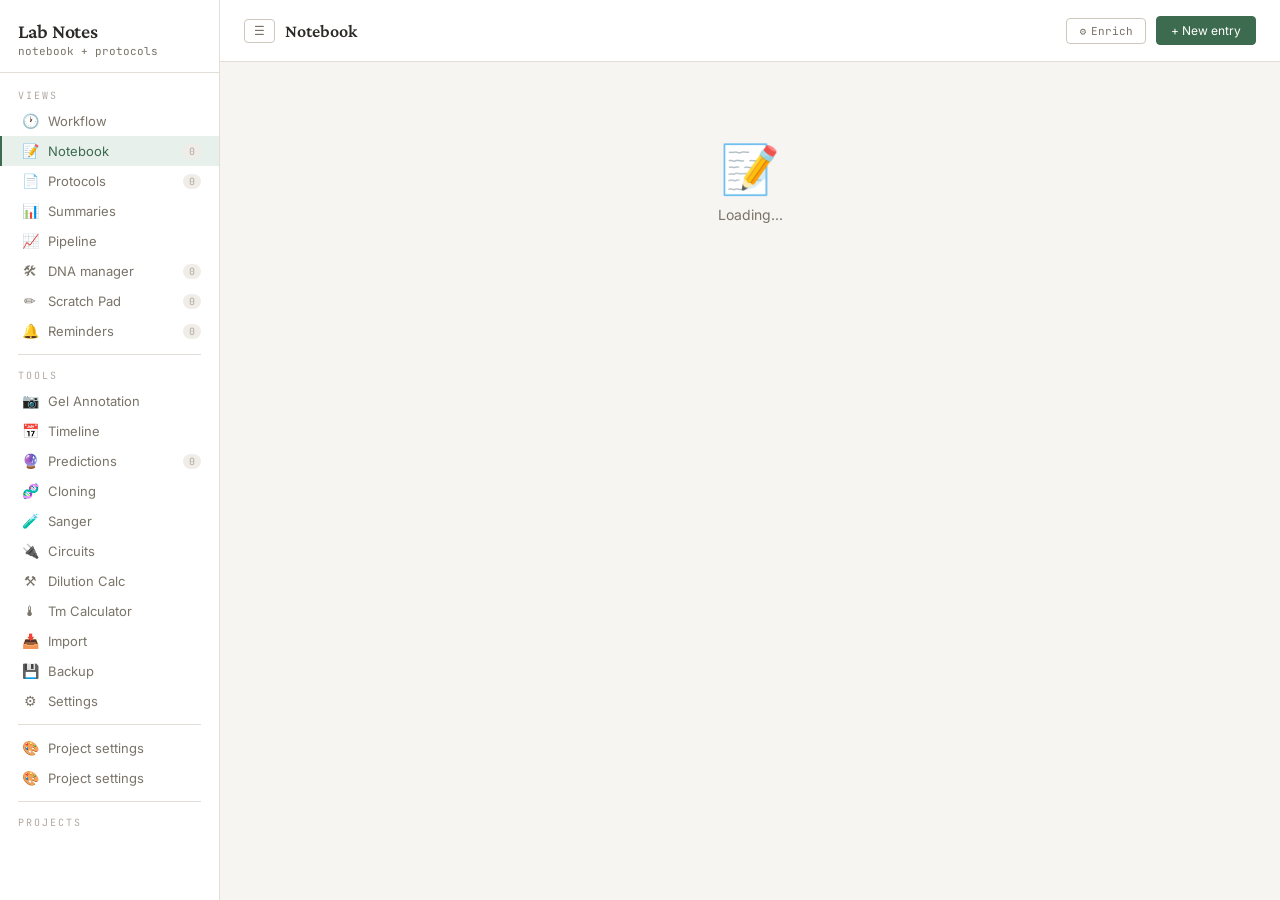
==== commit 11285d6d: "frontend: read mode, calendar picker, PDF backup UI, projects management view, active-project select" ====
--- a/static/index.dev.html
+++ b/static/index.dev.html
@@ -133,6 +133,7 @@
 <script src="/static/features/import.js"></script>
 <script src="/static/features/enrichment.js"></script>
 <script src="/static/features/settings.js"></script>
+<script src="/static/features/projects.js"></script>
 <script src="/static/proto-timer.js"></script>
 
 <!-- Boot -->
--- a/static/style.css
+++ b/static/style.css
@@ -1,142 +1,345 @@
-<!DOCTYPE html>
-<html lang="en">
-<head>
-<meta charset="UTF-8">
-<meta name="viewport" content="width=device-width, initial-scale=1.0">
-<title>Lab Notes</title>
-<link rel="icon" type="image/svg+xml" href="/static/favicon.svg">
-<link rel="preconnect" href="https://fonts.googleapis.com">
-<link href="https://fonts.googleapis.com/css2?family=Crimson+Pro:ital,wght@0,300;0,400;0,600;1,300;1,400&family=JetBrains+Mono:wght@300;400;500&family=Inter:wght@400;500;600&display=swap" rel="stylesheet">
-<link rel="stylesheet" href="/static/style.css">
-</head>
-<body>
-<div class="layout">
-
-<!-- Sidebar peek zone: invisible 14px strip on the left edge. Hovering it
-     reveals the sidebar when in auto-hide mode. No-op when auto-hide is off. -->
-<div class="sidebar-peek-zone" id="sidebar-peek-zone"></div>
-
-<!-- Sidebar -->
-<aside class="sidebar" id="sidebar">
-  <div class="sidebar-logo">
-    <h1>Lab Notes</h1>
-    <p>notebook + protocols</p>
-  </div>
-  <div class="sidebar-scroll">
-    <div class="nav-section">Views</div>
-    <div class="nav-item" id="nav-workflow" onclick="setView('workflow')">
-      <span>&#128336;</span><span>Workflow</span>
-    </div>
-    <div class="nav-item active" id="nav-notebook" onclick="setView('notebook')">
-      <span>&#128221;</span><span>Notebook</span><span class="count" id="cnt-entries">0</span>
-    </div>
-    <div class="nav-item" id="nav-protocols" onclick="setView('protocols')">
-      <span>&#128196;</span><span>Protocols</span><span class="count" id="cnt-protocols">0</span>
-    </div>
-    <div class="nav-item" id="nav-summaries" onclick="setView('summaries')">
-      <span>&#128202;</span><span>Summaries</span>
-    </div>
-    <div class="nav-item" id="nav-pipeline" onclick="setView('pipeline')">
-      <span>&#128200;</span><span>Pipeline</span>
-    </div>
-    <div class="nav-item" id="nav-import_data" onclick="setView('import_data')">
-      <span>&#128736;</span><span>DNA manager</span><span class="count" id="cnt-project-flow">0</span>
-    </div>
-    <div class="nav-item" id="nav-scratch" onclick="setView('scratch')">
-      <span>&#9999;</span><span>Scratch Pad</span><span class="count" id="cnt-scratch">0</span>
-    </div>
-    <div class="nav-item" id="nav-reminders" onclick="setView('reminders')">
-      <span>&#128276;</span><span>Reminders</span><span class="count" id="cnt-reminders">0</span>
-    </div>
-    <div class="nav-divider"></div>
-    <div class="nav-section">Tools</div>
-    <div class="nav-item" id="nav-gel_annotation" onclick="setView('gel_annotation')">
-      <span>&#128247;</span><span>Gel Annotation</span>
-    </div>
-    <div class="nav-item" id="nav-timeline" onclick="setView('timeline')">
-      <span>&#128197;</span><span>Timeline</span>
-    </div>
-    <div class="nav-item" id="nav-predictions" onclick="setView('predictions')">
-      <span>&#128302;</span><span>Predictions</span><span class="count" id="cnt-predictions">0</span>
-    </div>
-    <div class="nav-item" id="nav-cloning" onclick="setView('cloning')">
-      <span>&#129516;</span><span>Cloning</span>
-    </div>
-    <div class="nav-item" id="nav-sanger" onclick="setView('sanger')">
-      <span>&#129514;</span><span>Sanger</span>
-    </div>
-    <div class="nav-item" id="nav-circuits" onclick="setView('circuits')">
-      <span>&#128268;</span><span>Circuits</span>
-    </div>
-    <div class="nav-item" id="nav-dilution" onclick="setView('dilution')">
-      <span>&#9874;</span><span>Dilution Calc</span>
-    </div>
-    <div class="nav-item" id="nav-tm_calc" onclick="setView('tm_calc')">  
-      <span>&#127777;</span><span>Tm Calculator</span>
-    </div>
-    <div class="nav-item" id="nav-import" onclick="setView('import')">
-      <span>&#128229;</span><span>Import</span>
-    </div>
-    <div class="nav-item" id="nav-backup" onclick="setView('backup')">
-      <span>&#128190;</span><span>Backup</span>
-    </div>
-    <div class="nav-item" id="nav-settings" onclick="setView('settings')">
-      <span>&#9881;</span><span>Settings</span>
-    </div>
-    <div class="nav-divider"></div>
-    <!-- Dynamic nav items from features go here -->
-    <div id="dynamic-nav"></div>
-    <div class="nav-divider"></div>
-    <div class="nav-section">Projects</div>
-    <div id="group-nav"></div>
-  </div>
-</aside>
-
-<!-- Main -->
-<div class="main">
-  <header>
-    <button class="toggle-sb" onclick="toggleSidebar()">&#9776;</button>
-    <div class="page-title" id="page-title">Notebook</div>
-    <div class="header-right">
-      <button id="enrich-btn" title="Wake 3090 — fill entries, summarise, process scratch pad, update summaries" style="background:transparent;border:1px solid var(--border2);color:var(--muted);font-family:var(--mono);font-size:11px;padding:5px 12px;cursor:pointer;border-radius:4px;transition:all .15s;display:flex;align-items:center;gap:5px" onclick="triggerEnrichment()">
-        <span id="enrich-icon" style="display:inline-block">&#9881;</span><span id="enrich-label">Enrich</span>
-      </button>
-      <button class="btn primary" id="add-btn" onclick="showAddForm()">+ New entry</button>
-    </div>
-  </header>
-  <div class="content" id="content">
-    <div class="empty"><big>&#128221;</big>Loading...</div>
-  </div>
-</div>
-</div>
-<div id="toast"></div>
-
-<!-- SCRIPTS_START -->
-<script src="/static/core.js"></script>
-<script src="/static/features/gel_annotation.js"></script>
-<script src="/static/features/sanger.js"></script>
-<script src="/static/features/pipeline.js"></script>
-<script src="/static/features/backup.js"></script>
-<script src="/static/features/cloning.js"></script>
-<script src="/static/features/tm_calc.js"></script>
-<script src="/static/features/notebook.js"></script>
-<script src="/static/features/import_data.js"></script>
-<script src="/static/features/protocols.js"></script>
-<script src="/static/features/summaries.js"></script>
-<script src="/static/features/addform.js"></script>
-<script src="/static/features/workflow.js"></script>
-<script src="/static/features/scratch.js"></script>
-<script src="/static/features/reminders.js"></script>
-<script src="/static/features/timeline.js"></script>
-<script src="/static/features/predictions.js"></script>
-<script src="/static/features/dilution.js"></script>
-<script src="/static/features/import.js"></script>
-<script src="/static/features/enrichment.js"></script>
-<script src="/static/features/settings.js"></script>
-<script src="/static/proto-timer.js"></script>
-
-<!-- Boot -->
-<script>boot();</script>
-<!-- SCRIPTS_END -->
-</body>
-</html>
+:root{
+  --bg:#f7f5f2;--surface:#ffffff;--surface2:#f0ede8;
+  --border:#e2ddd6;--border2:#cec8be;
+  --text:#2c2a27;--muted:#7a7368;--dim:#b0a89e;
+  --accent:#3d6b4f;--accent2:#2d5039;
+  --amber:#a0622a;--red:#b84040;--blue:#2a5080;
+  --tag-bg:#e8f0ec;--tag-color:#3d6b4f;
+  --mono:'JetBrains Mono',monospace;
+  --serif:'Crimson Pro',Georgia,serif;
+  --sans:'Inter',sans-serif;
+}
+*,*::before,*::after{box-sizing:border-box;margin:0;padding:0}
+html{scroll-behavior:smooth}
+body{background:var(--bg);color:var(--text);font-family:var(--sans);font-size:14px;min-height:100vh}
+
+/* Layout */
+.layout{display:flex;min-height:100vh}
+.sidebar{width:220px;min-width:220px;background:var(--surface);border-right:1px solid var(--border);display:flex;flex-direction:column;position:sticky;top:0;height:100vh;overflow:hidden;transition:width .2s,min-width .2s}
+.sidebar.collapsed{width:0;min-width:0;border-right:none}
+.main{flex:1;min-width:0;display:flex;flex-direction:column}
+
+/* Sidebar */
+.sidebar-logo{padding:20px 18px 14px;border-bottom:1px solid var(--border)}
+.sidebar-logo h1{font-family:var(--serif);font-size:20px;font-weight:600;color:var(--text);letter-spacing:-.3px}
+.sidebar-logo p{font-size:11px;color:var(--muted);margin-top:2px;font-family:var(--mono)}
+.sidebar-scroll{flex:1;overflow-y:auto;padding:10px 0}
+.nav-section{padding:6px 18px 4px;font-size:10px;letter-spacing:2px;text-transform:uppercase;color:var(--dim);font-family:var(--mono)}
+.nav-item{display:flex;align-items:center;gap:8px;padding:7px 18px;cursor:pointer;font-size:13px;color:var(--muted);transition:background .1s,color .1s;border-left:2px solid transparent}
+.nav-item:hover{background:var(--surface2);color:var(--text)}
+.nav-item.active{color:var(--accent);border-left-color:var(--accent);background:var(--tag-bg)}
+/* Icon column: fixed width so labels align regardless of whether the icon is
+   an emoji (wide) or a Unicode symbol (narrow). The first span in each
+   nav-item is the icon. Text-align centre keeps narrower glyphs centred. */
+.nav-item > span:first-child{display:inline-block;width:20px;text-align:center;font-size:14px;line-height:1;flex-shrink:0}
+.nav-item .count{margin-left:auto;font-size:10px;font-family:var(--mono);background:var(--surface2);padding:1px 6px;border-radius:10px;color:var(--dim)}
+.nav-divider{height:1px;background:var(--border);margin:8px 18px}
+.group-nav{display:flex;align-items:center;gap:6px;padding:5px 18px 5px 28px;cursor:pointer;font-size:12px;color:var(--muted);transition:background .1s,color .1s;border-left:2px solid transparent}
+.group-nav:hover{background:var(--surface2);color:var(--text)}
+.group-nav.active{color:var(--accent);border-left-color:var(--accent)}
+.group-nav .count{margin-left:auto;font-size:10px;font-family:var(--mono);color:var(--dim)}
+
+/* Header */
+header{display:flex;align-items:center;gap:10px;padding:16px 24px;border-bottom:1px solid var(--border);background:var(--surface);position:sticky;top:0;z-index:50}
+.toggle-sb{background:transparent;border:1px solid var(--border2);color:var(--muted);font-size:12px;padding:4px 9px;cursor:pointer;border-radius:4px;transition:all .15s}
+.toggle-sb:hover{border-color:var(--accent);color:var(--accent)}
+.page-title{font-family:var(--serif);font-size:18px;font-weight:600;color:var(--text)}
+.header-right{margin-left:auto;display:flex;align-items:center;gap:10px}
+.btn{padding:6px 14px;background:transparent;border:1px solid var(--border2);color:var(--muted);font-family:var(--sans);font-size:12px;cursor:pointer;border-radius:4px;transition:all .15s;white-space:nowrap}
+.btn:hover{border-color:var(--accent);color:var(--accent)}
+.btn.primary{background:var(--accent);color:#fff;border-color:var(--accent)}
+.btn.primary:hover{background:var(--accent2)}
+
+/* Content */
+.content{flex:1;padding:24px;overflow-y:auto;max-width:1100px;width:100%;margin:0 auto;box-sizing:border-box}
+/* Wide views: data-dense / tool-like UIs (workflow doc, cloning, gel, sanger,
+   importer, timeline, pipeline). The cap is set via --wide-cap CSS variable
+   so settings can adjust it without rebuilding CSS. */
+.content.wide{max-width:var(--wide-cap, 1800px);padding:18px 24px}
+
+/* Auto-hide sidebar mode: the sidebar collapses to a thin slice by default
+   (so the user knows it's there) and slides out as an overlay when the user
+   hovers the left edge. The slice is 6px of accent colour. The "left-edge
+   detector" is a 14px transparent strip that catches the mouse. Hovering
+   either it or the sidebar itself reveals the sidebar.
+   We don't push content when revealing — the sidebar overlays it. That's the
+   point: content stays the width it was. */
+body.auto-hide-sidebar .sidebar { width:6px; min-width:6px; border-right:none; position:fixed; top:0; left:0; height:100vh; z-index:200; box-shadow:none; background:var(--accent,#5b7a5e); overflow:hidden; }
+/* When peeking, hide the slice and show the full sidebar normal way */
+body.auto-hide-sidebar .sidebar.peek { width:220px; min-width:220px; border-right:1px solid var(--border); box-shadow:2px 0 12px rgba(0,0,0,.18); background:var(--surface,#faf8f4); overflow:auto; }
+/* Hide inner content while collapsed so only the slice shows */
+body.auto-hide-sidebar .sidebar:not(.peek) .sidebar-logo,
+body.auto-hide-sidebar .sidebar:not(.peek) .sidebar-scroll { display:none; }
+body.auto-hide-sidebar .sidebar.collapsed { width:6px; min-width:6px; }
+/* Peek zone covers the slice + extends a bit beyond so it's easy to land */
+body.auto-hide-sidebar .sidebar-peek-zone { position:fixed; top:0; left:0; width:14px; height:100vh; z-index:199; }
+
+/* Stats row */
+.stats-row{display:flex;gap:12px;margin-bottom:24px}
+.stat-card{background:var(--surface);border:1px solid var(--border);border-radius:6px;padding:14px 18px;flex:1}
+.stat-num{font-size:26px;font-weight:600;font-family:var(--serif);color:var(--text);line-height:1}
+.stat-label{font-size:11px;color:var(--muted);margin-top:3px;letter-spacing:.5px;text-transform:uppercase;font-family:var(--mono)}
+
+/* Section labels */
+.section-label{font-size:11px;letter-spacing:2px;text-transform:uppercase;color:var(--muted);margin-bottom:12px;display:flex;align-items:center;gap:8px;font-family:var(--mono)}
+.section-label::after{content:'';flex:1;height:1px;background:var(--border)}
+
+/* Entry cards */
+.entries{display:flex;flex-direction:column;gap:10px}
+.entry-card{background:var(--surface);border:1px solid var(--border);border-radius:6px;overflow:hidden;transition:border-color .15s,box-shadow .15s;cursor:pointer}
+.entry-card:hover{border-color:var(--border2);box-shadow:0 2px 8px rgba(0,0,0,.06)}
+.entry-card.open{border-color:var(--accent)}
+.entry-header{display:flex;align-items:flex-start;gap:12px;padding:14px 16px}
+.entry-date{font-family:var(--mono);font-size:11px;color:var(--muted);white-space:nowrap;margin-top:2px;min-width:80px}
+.entry-main{flex:1;min-width:0}
+.entry-title{font-family:var(--serif);font-size:16px;font-weight:600;color:var(--text);line-height:1.3;margin-bottom:3px}
+.entry-group{font-size:11px;color:var(--accent);font-family:var(--mono)}
+.entry-summary{font-size:13px;color:var(--muted);margin-top:4px;line-height:1.5;font-style:italic}
+.entry-actions{display:flex;gap:6px;opacity:0;transition:opacity .15s;flex-shrink:0}
+.entry-card:hover .entry-actions{opacity:1}
+.entry-body{display:none;border-top:1px solid var(--border);padding:16px}
+.entry-card.open .entry-body{display:block}
+
+/* Notebook book/page layout */
+.nb-books{display:grid;grid-template-columns:repeat(auto-fill,minmax(260px,1fr));gap:14px}
+.nb-book{background:var(--surface);border:1px solid var(--border);border-radius:8px;padding:20px;cursor:pointer;transition:all .15s;position:relative;overflow:hidden}
+.nb-book:hover{border-color:var(--accent);box-shadow:0 4px 16px rgba(0,0,0,.08)}
+.nb-book::before{content:'';position:absolute;left:0;top:0;bottom:0;width:4px;background:var(--accent);border-radius:8px 0 0 8px}
+.nb-book-title{font-family:var(--serif);font-size:20px;font-weight:600;color:var(--text);margin-bottom:6px;padding-left:8px}
+.nb-book-meta{font-family:var(--mono);font-size:11px;color:var(--muted);padding-left:8px}
+.nb-book-dates{font-size:12px;color:var(--dim);margin-top:8px;padding-left:8px}
+.nb-layout{display:flex;gap:0;min-height:calc(100vh - 140px)}
+.nb-page-list{width:220px;min-width:220px;border-right:1px solid var(--border);overflow-y:auto;background:var(--surface)}
+.nb-page-list-hdr{padding:14px 16px;border-bottom:1px solid var(--border);display:flex;align-items:center;gap:8px}
+.nb-page-list-hdr button{background:transparent;border:1px solid var(--border2);color:var(--muted);font-size:12px;padding:4px 10px;cursor:pointer;border-radius:4px;transition:all .15s}
+.nb-page-list-hdr button:hover{border-color:var(--accent);color:var(--accent)}
+.nb-page-list-title{font-family:var(--serif);font-size:14px;font-weight:600;flex:1}
+.nb-page-item{padding:10px 16px;cursor:pointer;border-bottom:1px solid var(--border);transition:background .1s;border-left:3px solid transparent}
+.nb-page-item:hover{background:var(--surface2)}
+.nb-page-item.active{background:var(--tag-bg);border-left-color:var(--accent)}
+.nb-page-date{font-family:var(--mono);font-size:11px;color:var(--accent);margin-bottom:2px}
+.nb-page-titles{font-size:12px;color:var(--muted);line-height:1.4;display:-webkit-box;-webkit-line-clamp:2;-webkit-box-orient:vertical;overflow:hidden}
+.nb-page-count{font-size:10px;color:var(--dim);font-family:var(--mono);margin-top:2px}
+.nb-editor{flex:1;overflow-y:auto;padding:24px 32px}
+.nb-editor-date{font-family:var(--serif);font-size:22px;font-weight:600;color:var(--text);margin-bottom:4px}
+.nb-editor-weekday{font-family:var(--mono);font-size:12px;color:var(--muted);margin-bottom:20px}
+.nb-entry{background:var(--surface);border:1px solid var(--border);border-radius:6px;padding:18px 20px;margin-bottom:16px}
+.nb-entry-title{font-family:var(--serif);font-size:17px;font-weight:600;color:var(--text);margin-bottom:4px;display:flex;align-items:center;gap:8px}
+.nb-entry-sub{font-family:var(--mono);font-size:11px;color:var(--accent);margin-bottom:12px}
+.nb-entry textarea{width:100%;background:var(--surface2);border:1px solid var(--border);color:var(--text);font-family:var(--sans);font-size:14px;padding:12px 14px;border-radius:4px;outline:none;resize:vertical;line-height:1.7;transition:border-color .15s;min-height:120px}
+.nb-entry textarea:focus{border-color:var(--accent)}
+.nb-entry textarea.big{min-height:200px}
+.nb-field-label{font-size:11px;letter-spacing:1px;text-transform:uppercase;color:var(--muted);font-family:var(--mono);margin-bottom:5px;margin-top:14px}
+.nb-entry-actions{display:flex;gap:8px;margin-top:14px;align-items:center}
+.nb-empty-page{text-align:center;padding:60px 20px;color:var(--muted);font-style:italic;font-size:15px}
+/* Dashboard */
+.dash-grid{display:grid;grid-template-columns:1fr 1fr;gap:16px;margin-bottom:20px}
+.dash-card{background:var(--surface);border:1px solid var(--border);border-radius:6px;padding:16px 18px}
+.dash-card-title{font-size:11px;letter-spacing:2px;text-transform:uppercase;color:var(--muted);font-family:var(--mono);margin-bottom:10px;display:flex;align-items:center;gap:6px}
+.dash-card-title::after{content:'';flex:1;height:1px;background:var(--border)}
+.dash-reminder{display:flex;align-items:flex-start;gap:8px;padding:6px 0;border-bottom:1px solid var(--border);font-size:13px}
+.dash-reminder:last-child{border-bottom:none}
+.dash-reminder-dot{width:6px;height:6px;border-radius:50%;flex-shrink:0;margin-top:6px}
+.dash-reminder-dot.overdue{background:var(--red)}
+.dash-reminder-dot.today{background:var(--accent)}
+.dash-reminder-dot.future{background:var(--dim)}
+.dash-entry-mini{padding:6px 0;border-bottom:1px solid var(--border);cursor:pointer;transition:color .1s}
+.dash-entry-mini:hover{color:var(--accent)}
+.dash-entry-mini:last-child{border-bottom:none}
+.dash-entry-mini-title{font-size:13px;font-weight:500}
+.dash-entry-mini-meta{font-size:11px;color:var(--dim);font-family:var(--mono)}
+.dash-wf-item{display:flex;gap:8px;padding:4px 0;font-size:13px}
+.dash-wf-time{font-family:var(--mono);font-size:11px;color:var(--muted);min-width:40px}
+.nb-delete-btn{background:transparent;border:1px solid var(--border2);color:var(--dim);font-family:var(--mono);font-size:10px;padding:3px 8px;cursor:pointer;border-radius:4px;transition:all .15s;letter-spacing:1px;text-transform:uppercase;margin-left:auto}
+.nb-delete-btn:hover{border-color:var(--red);color:var(--red)}
+/* Dilution calc */
+.dil-card{background:var(--surface);border:1px solid var(--border);border-radius:6px;padding:20px 24px;margin-bottom:16px}
+.dil-card h3{font-family:var(--serif);font-size:17px;font-weight:600;margin-bottom:14px;color:var(--text)}
+.dil-row{display:flex;gap:12px;align-items:flex-end;margin-bottom:12px;flex-wrap:wrap}
+.dil-field{display:flex;flex-direction:column;gap:4px}
+.dil-field label{font-size:11px;letter-spacing:1px;color:var(--muted);font-family:var(--mono)}
+.dil-field input,.dil-field select{background:var(--surface2);border:1px solid var(--border);color:var(--text);font-family:var(--mono);font-size:14px;padding:8px 10px;border-radius:4px;outline:none;width:120px;transition:border-color .15s}
+.dil-field input:focus{border-color:var(--accent)}
+.dil-result{font-family:var(--mono);font-size:16px;color:var(--accent);font-weight:600;padding:8px 0}
+.dil-formula{font-family:var(--mono);font-size:12px;color:var(--muted);padding:4px 0}
+.dil-seq-table{width:100%;border-collapse:collapse;font-family:var(--mono);font-size:13px;margin-top:12px}
+.dil-seq-table th{text-align:left;font-size:10px;letter-spacing:1px;color:var(--muted);padding:6px 8px;border-bottom:2px solid var(--border)}
+.dil-seq-table td{padding:6px 8px;border-bottom:1px solid var(--border)}
+.dil-seq-table tr:hover{background:var(--surface2)}
+.dil-seq-table input{background:var(--surface2);border:1px solid var(--border);color:var(--text);font-family:var(--mono);font-size:13px;padding:4px 6px;border-radius:3px;outline:none;width:80px}
+.dil-seq-table input:focus{border-color:var(--accent)}
+
+/* Entry form fields */
+.field-grid{display:grid;grid-template-columns:1fr 1fr;gap:14px;margin-bottom:14px}
+.field{display:flex;flex-direction:column;gap:5px}
+.field.full{grid-column:1/-1}
+.field label{font-size:11px;letter-spacing:1px;text-transform:uppercase;color:var(--muted);font-family:var(--mono)}
+.field textarea,.field input[type=text]{background:var(--surface2);border:1px solid var(--border);color:var(--text);font-family:var(--sans);font-size:13px;padding:8px 10px;border-radius:4px;outline:none;resize:vertical;transition:border-color .15s}
+.field textarea{min-height:80px;line-height:1.6}
+.field textarea:focus,.field input:focus{border-color:var(--accent)}
+.save-row{display:flex;gap:8px;justify-content:flex-end;margin-top:10px}
+
+/* Protocol cards */
+.protocol-card{background:var(--surface);border:1px solid var(--border);border-radius:6px;overflow:hidden;transition:border-color .15s}
+.protocol-card:hover{border-color:var(--border2)}
+.protocol-card.open{border-color:var(--accent)}
+.protocol-header{display:flex;align-items:flex-start;gap:10px;padding:14px 16px;cursor:pointer}
+.protocol-title{font-family:var(--serif);font-size:16px;font-weight:600;color:var(--text);flex:1}
+.protocol-url{font-size:11px;color:var(--blue);font-family:var(--mono);margin-top:3px;white-space:nowrap;overflow:hidden;text-overflow:ellipsis;max-width:200px}
+.protocol-body{display:none;border-top:1px solid var(--border);padding:16px}
+.protocol-card.open .protocol-body{display:block}
+.steps-text{font-size:13px;line-height:1.8;color:var(--text);white-space:pre-wrap;font-family:var(--serif)}
+.protocol-notes{background:var(--tag-bg);border:1px solid var(--border);border-radius:4px;padding:10px 12px;font-size:13px;color:var(--text);line-height:1.6;margin-top:12px;font-style:italic}
+
+/* Tags */
+.tags{display:flex;flex-wrap:wrap;gap:5px;margin-top:6px}
+.tag{font-size:11px;padding:2px 8px;background:var(--tag-bg);color:var(--tag-color);border:1px solid #c5dace;border-radius:10px;font-family:var(--mono)}
+.tag-del{background:none;border:none;color:var(--dim);cursor:pointer;font-size:12px;padding:0;margin-left:3px;line-height:1}
+.tag-del:hover{color:var(--red)}
+
+/* Add form */
+.add-form{background:var(--surface);border:1px solid var(--accent);border-radius:6px;padding:18px;margin-bottom:16px;display:none}
+.add-form.visible{display:block}
+.add-form h3{font-family:var(--serif);font-size:16px;margin-bottom:14px;color:var(--text)}
+
+/* URL paste input */
+.url-bar{display:flex;gap:8px;margin-bottom:20px}
+.url-bar input{flex:1;background:var(--surface);border:1px solid var(--border2);color:var(--text);font-family:var(--mono);font-size:13px;padding:9px 12px;border-radius:4px;outline:none;transition:border-color .15s}
+.url-bar input:focus{border-color:var(--accent)}
+.url-bar input::placeholder{color:var(--dim)}
+
+/* Project summaries */
+.summary-card{background:var(--surface);border:1px solid var(--border);border-left:3px solid var(--accent);border-radius:6px;padding:16px;margin-bottom:10px}
+.summary-group{font-family:var(--mono);font-size:11px;letter-spacing:1px;text-transform:uppercase;color:var(--accent);margin-bottom:6px}
+.summary-text{font-size:14px;line-height:1.7;color:var(--text);font-family:var(--serif)}
+.next-steps{margin-top:10px;display:flex;flex-direction:column;gap:4px}
+.next-step{display:flex;align-items:flex-start;gap:6px;font-size:13px;color:var(--muted)}
+.next-step::before{content:'→';color:var(--accent);flex-shrink:0;font-family:var(--mono)}
+.summary-updated{font-size:11px;color:var(--dim);font-family:var(--mono);margin-top:8px}
+
+/* Empty */
+.empty{text-align:center;padding:56px 20px;color:var(--muted)}
+.empty big{display:block;font-family:var(--serif);font-size:48px;color:var(--border2);margin-bottom:8px}
+
+/* Toast */
+#toast{position:fixed;bottom:20px;right:20px;background:var(--text);color:var(--bg);padding:9px 16px;font-size:13px;border-radius:4px;opacity:0;transform:translateY(8px);transition:opacity .2s,transform .2s;pointer-events:none;z-index:999}
+#toast.show{opacity:1;transform:translateY(0)}
+#toast.err{background:var(--red)}
+
+/* Loading spinner */
+.spin{display:inline-block;width:12px;height:12px;border:2px solid var(--border2);border-top-color:var(--accent);border-radius:50%;animation:spin .6s linear infinite}
+@keyframes spin{to{transform:rotate(360deg)}}
+
+.timeline{display:flex;flex-direction:column;gap:0;position:relative}
+.timeline::before{content:'';position:absolute;left:68px;top:0;bottom:0;width:1px;background:var(--border)}
+.timeline-entry{display:flex;gap:16px;padding:8px 0;position:relative}
+.timeline-time{font-family:var(--mono);font-size:11px;color:var(--muted);width:50px;flex-shrink:0;padding-top:6px;text-align:right}
+.timeline-dot{width:10px;height:10px;border-radius:50%;background:var(--border2);border:2px solid var(--bg);flex-shrink:0;margin-top:8px;z-index:1}
+.timeline-dot.task{background:var(--accent);box-shadow:0 0 0 3px rgba(61,107,79,.15)}
+.timeline-dot.note{background:var(--amber)}
+.timeline-body{flex:1;min-width:0}
+.timeline-card{background:var(--surface);border:1px solid var(--border);border-radius:6px;padding:10px 14px;transition:border-color .15s}
+.timeline-card:hover{border-color:var(--border2)}
+.timeline-card.task-card{border-left:3px solid var(--accent)}
+.timeline-card.note-card{border-left:3px solid var(--amber)}
+.timeline-card-group{font-family:var(--mono);font-size:10px;color:var(--accent);letter-spacing:.5px;margin-bottom:3px}
+.timeline-card-text{font-size:14px;color:var(--text);line-height:1.4}
+.timeline-card-text textarea{width:100%;background:transparent;border:none;border-bottom:1px solid var(--border);color:var(--text);font-family:var(--sans);font-size:14px;outline:none;resize:none;padding:2px 0;line-height:1.5;caret-color:var(--accent)}
+.timeline-actions{display:flex;gap:5px;margin-top:6px;opacity:0;transition:opacity .15s}
+.timeline-entry:hover .timeline-actions{opacity:1}
+.add-inline{display:flex;gap:8px;padding:8px 0 8px 82px}
+.add-inline input{flex:1;background:var(--surface);border:1px solid var(--border2);color:var(--text);font-family:var(--sans);font-size:13px;padding:7px 10px;border-radius:4px;outline:none;transition:border-color .15s}
+.add-inline input:focus{border-color:var(--accent)}
+.add-inline button{padding:7px 14px;background:var(--accent);color:#fff;border:none;border-radius:4px;font-size:13px;cursor:pointer;transition:background .15s;white-space:nowrap}
+.add-inline button:hover{background:var(--accent2)}
+.day-nav{display:flex;align-items:center;gap:10px;margin-bottom:20px}
+.day-nav button{padding:5px 12px;background:transparent;border:1px solid var(--border2);color:var(--muted);font-size:12px;border-radius:4px;cursor:pointer;transition:all .15s}
+.day-nav button:hover{border-color:var(--accent);color:var(--accent)}
+.day-nav .day-label{font-family:var(--serif);font-size:16px;font-weight:600;flex:1;text-align:center}
+.day-summary{background:var(--tag-bg);border:1px solid #c5dace;border-radius:6px;padding:14px 16px;margin-bottom:16px;font-family:var(--serif);font-size:14px;line-height:1.7;color:var(--text);font-style:italic}
+.scratch-area{display:flex;flex-direction:column;gap:14px}
+.scratch-big{width:100%;min-height:120px;background:var(--surface);border:1px solid var(--border2);color:var(--text);font-family:var(--sans);font-size:14px;padding:14px;border-radius:6px;outline:none;resize:vertical;line-height:1.7;transition:border-color .15s}
+.scratch-big:focus{border-color:var(--accent)}
+.scratch-quick{display:flex;gap:8px}
+.scratch-quick input{flex:1;background:var(--surface);border:1px solid var(--border2);color:var(--text);font-family:var(--sans);font-size:13px;padding:9px 12px;border-radius:4px;outline:none;transition:border-color .15s}
+.scratch-quick input:focus{border-color:var(--accent)}
+.scratch-quick button{padding:9px 16px;background:var(--accent);color:#fff;border:none;border-radius:4px;cursor:pointer;font-size:13px;transition:background .15s;white-space:nowrap}
+.scratch-quick button:hover{background:var(--accent2)}
+.drop-zone{border:2px dashed var(--border2);border-radius:6px;padding:28px;text-align:center;color:var(--muted);font-size:13px;cursor:pointer;transition:all .15s;background:var(--surface)}
+.drop-zone:hover,.drop-zone.dragover{border-color:var(--accent);background:var(--tag-bg);color:var(--accent)}
+.drop-zone input[type=file]{display:none}
+.scratch-list{display:flex;flex-direction:column;gap:8px;margin-top:8px}
+.scratch-item{background:var(--surface);border:1px solid var(--border);border-radius:6px;padding:12px 14px;display:flex;gap:10px;align-items:flex-start}
+.scratch-item.has-image{border-left:3px solid var(--blue)}
+.scratch-item-content{flex:1;font-size:13px;color:var(--text);line-height:1.5}
+.scratch-item-time{font-family:var(--mono);font-size:11px;color:var(--dim);white-space:nowrap;flex-shrink:0}
+.scratch-thumb{width:60px;height:60px;object-fit:cover;border-radius:4px;border:1px solid var(--border);flex-shrink:0;cursor:pointer}
+.reminder-item{background:var(--surface);border:1px solid var(--border);border-radius:6px;padding:12px 16px;display:flex;align-items:flex-start;gap:12px;transition:border-color .15s}
+.reminder-item.done-reminder{opacity:.45}
+.reminder-check{width:18px;height:18px;min-width:18px;border:2px solid var(--border2);border-radius:50%;cursor:pointer;margin-top:1px;transition:all .15s;display:flex;align-items:center;justify-content:center}
+.reminder-check:hover{border-color:var(--accent)}
+.reminder-item.done-reminder .reminder-check{background:var(--accent);border-color:var(--accent);color:#fff}
+.reminder-text{flex:1;font-size:14px;color:var(--text);line-height:1.4}
+.reminder-due{font-family:var(--mono);font-size:11px;margin-top:3px}
+.reminder-due.overdue{color:var(--red)}
+.reminder-due.today{color:var(--accent)}
+.reminder-due.future{color:var(--muted)}
+/* Timeline */
+.tl-project{background:var(--surface);border:1px solid var(--border);border-radius:6px;overflow:hidden;margin-bottom:14px}
+.tl-project-hdr{display:flex;align-items:center;gap:10px;padding:12px 16px;cursor:pointer;transition:background .1s;user-select:none}
+.tl-project-hdr:hover{background:var(--surface2)}
+.tl-project-name{font-family:var(--serif);font-size:16px;font-weight:600;flex:1}
+.tl-project-meta{font-size:11px;color:var(--dim);font-family:var(--mono)}
+.tl-chain-wrap{overflow-x:auto;border-top:1px solid var(--border);padding:16px}
+.tl-chain-wrap svg{display:block}
+.tl-day-node{cursor:pointer}
+.tl-day-rect{fill:var(--surface2);stroke:var(--border);stroke-width:1;rx:4;ry:4;transition:stroke .15s}
+.tl-day-node:hover .tl-day-rect{stroke:var(--accent)}
+.tl-day-node.expanded .tl-day-rect{stroke:var(--accent);stroke-width:1.5}
+.tl-edge{stroke:var(--border2);stroke-width:1.5;fill:none}
+.tl-expanded{border-top:1px solid var(--border);padding:14px 16px}
+.tl-expanded-date{font-family:var(--mono);font-size:11px;color:var(--accent);margin-bottom:8px}
+.tl-expanded-entry{padding:8px 0;border-bottom:1px solid var(--border)}
+.tl-expanded-entry:last-child{border-bottom:none}
+.tl-expanded-title{font-weight:500;font-size:14px;margin-bottom:3px}
+.tl-expanded-notes{font-size:13px;color:var(--muted);line-height:1.6;white-space:pre-wrap;max-height:200px;overflow-y:auto}
+/* Predictions */
+.pred-card{background:var(--surface);border:1px solid var(--border);border-left:3px solid var(--accent);border-radius:6px;padding:14px 16px;margin-bottom:10px;transition:border-color .15s}
+.pred-card:hover{border-color:var(--border2)}
+.pred-group{font-family:var(--mono);font-size:11px;letter-spacing:1px;text-transform:uppercase;color:var(--accent);margin-bottom:4px}
+.pred-text{font-size:15px;font-weight:500;color:var(--text);margin-bottom:6px;line-height:1.4}
+.pred-reasoning{font-size:13px;color:var(--muted);font-style:italic;line-height:1.5;margin-bottom:10px}
+.pred-actions{display:flex;gap:8px;align-items:center}
+.pred-edit-input{background:var(--surface2);border:1px solid var(--border);color:var(--text);font-family:var(--sans);font-size:14px;padding:6px 10px;border-radius:4px;outline:none;width:100%;margin-bottom:8px}
+.pred-edit-input:focus{border-color:var(--accent)}
+/* Import */
+.import-dropzone{border:2px dashed var(--border2);border-radius:8px;padding:48px 24px;text-align:center;color:var(--muted);cursor:pointer;transition:all .15s;background:var(--surface);margin-bottom:20px}
+.import-dropzone:hover,.import-dropzone.dragover{border-color:var(--accent);background:var(--tag-bg);color:var(--accent)}
+.import-dropzone input[type=file]{display:none}
+.import-dropzone big{display:block;font-size:36px;margin-bottom:8px}
+.import-table{width:100%;border-collapse:collapse;font-size:13px;margin-bottom:16px}
+.import-table th{text-align:left;font-size:11px;letter-spacing:1px;text-transform:uppercase;color:var(--muted);font-family:var(--mono);padding:8px 10px;border-bottom:2px solid var(--border);white-space:nowrap}
+.import-table td{padding:8px 10px;border-bottom:1px solid var(--border);vertical-align:top}
+.import-table tr:hover{background:var(--surface2)}
+.import-table tr.skip-row{opacity:.4}
+.import-title-cell{max-width:250px;overflow:hidden;text-overflow:ellipsis;white-space:nowrap;font-weight:500}
+.import-preview{font-size:12px;color:var(--muted);max-width:300px;overflow:hidden;text-overflow:ellipsis;white-space:nowrap}
+.import-type-sel,.import-group-inp{background:var(--surface2);border:1px solid var(--border);color:var(--text);font-family:var(--sans);font-size:12px;padding:4px 6px;border-radius:4px;outline:none;width:100%}
+.import-type-sel:focus,.import-group-inp:focus{border-color:var(--accent)}
+.import-date-inp{background:var(--surface2);border:1px solid var(--border);color:var(--text);font-family:var(--mono);font-size:12px;padding:4px 6px;border-radius:4px;outline:none;width:110px}
+.import-date-inp:focus{border-color:var(--accent)}
+.import-actions{display:flex;gap:10px;align-items:center}
+.import-count{font-size:13px;color:var(--muted);flex:1}
+.import-count b{color:var(--text)}
+::-webkit-scrollbar{width:5px}::-webkit-scrollbar-track{background:transparent}::-webkit-scrollbar-thumb{background:var(--border2);border-radius:3px}
+
+/* ── Cloning multi-tab strip ───────────────────────────────────────────── */
+.cl-tab-strip{display:flex;gap:2px;margin:0 0 12px 0;border-bottom:1px solid #d5cec0;flex-wrap:wrap;align-items:flex-end}
+.cl-tab-strip-empty{padding:8px 12px;font-size:12px;font-style:italic;color:#8a7f72;border-bottom:none}
+.cl-tab{display:flex;align-items:center;gap:6px;padding:6px 12px;background:#ece7dd;border:1px solid #d5cec0;border-bottom:none;border-radius:5px 5px 0 0;cursor:pointer;font-size:12.5px;color:#6b6259;max-width:240px;position:relative;top:1px}
+.cl-tab:hover{background:#f0ebe3;color:#4a4139}
+.cl-tab.active{background:#faf8f4;color:#4a4139;font-weight:500;border-bottom:1px solid #faf8f4}
+.cl-tab-name{white-space:nowrap;overflow:hidden;text-overflow:ellipsis;max-width:200px}
+.cl-tab-dirty{color:#b89a3a;font-size:14px;line-height:0}
+.cl-tab-close{flex-shrink:0;width:16px;height:16px;display:flex;align-items:center;justify-content:center;font-size:14px;border-radius:3px;color:#8a7f72;line-height:1}
+.cl-tab-close:hover{background:#d5cec0;color:#4a4139}
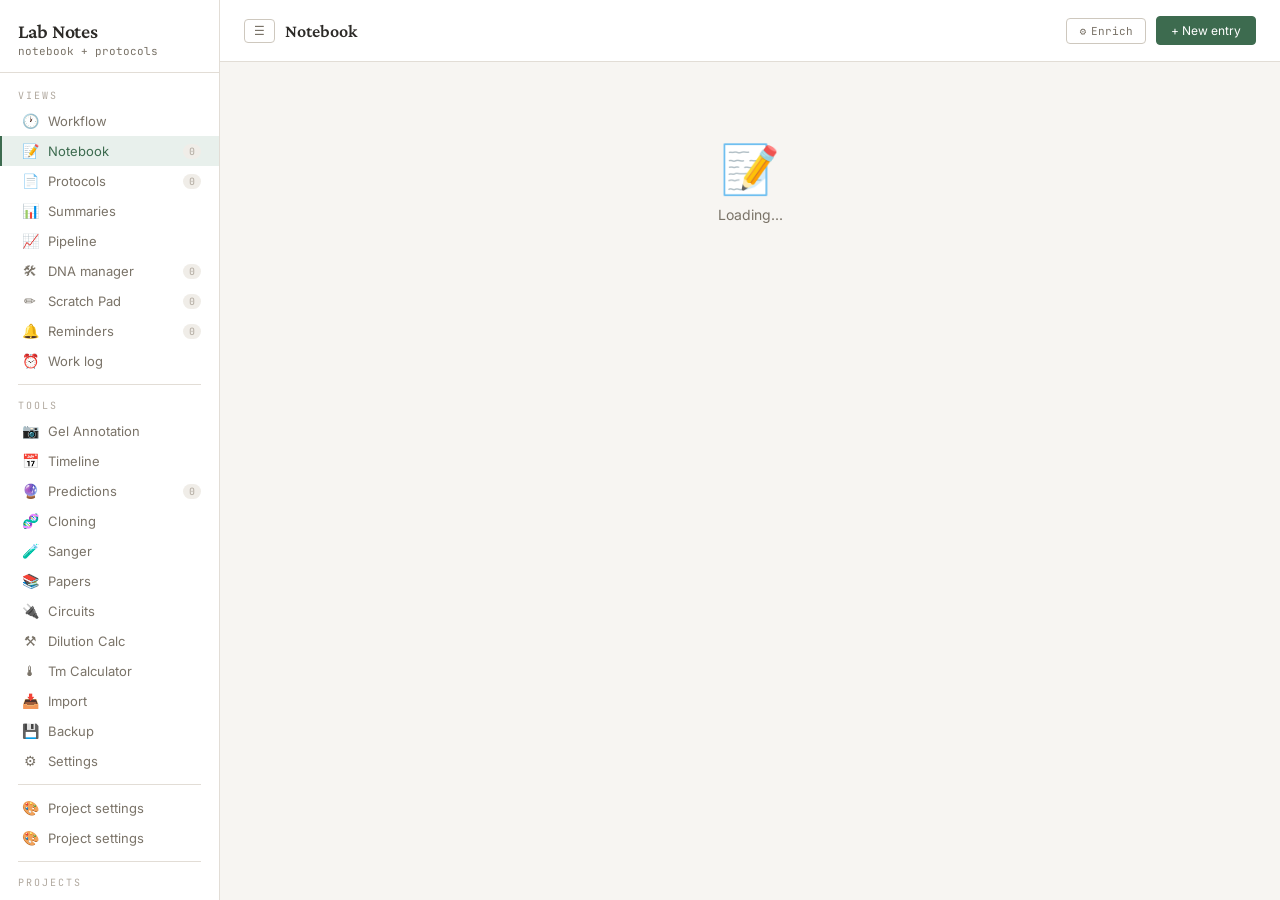
==== commit 9c8899fe: "papers + hours + recipe-tables: complete papers integration, new work log, recipe checkboxes/totals " ====
--- a/static/index.dev.html
+++ b/static/index.dev.html
@@ -48,6 +48,9 @@
     <div class="nav-item" id="nav-reminders" onclick="setView('reminders')">
       <span>&#128276;</span><span>Reminders</span><span class="count" id="cnt-reminders">0</span>
     </div>
+    <div class="nav-item" id="nav-hours" onclick="setView('hours')">
+      <span>&#9200;</span><span>Work log</span>
+    </div>
     <div class="nav-divider"></div>
     <div class="nav-section">Tools</div>
     <div class="nav-item" id="nav-gel_annotation" onclick="setView('gel_annotation')">
@@ -64,6 +67,9 @@
     </div>
     <div class="nav-item" id="nav-sanger" onclick="setView('sanger')">
       <span>&#129514;</span><span>Sanger</span>
+    </div>
+    <div class="nav-item" id="nav-papers" onclick="setView('papers')">
+      <span>&#128218;</span><span>Papers</span>
     </div>
     <div class="nav-item" id="nav-circuits" onclick="setView('circuits')">
       <span>&#128268;</span><span>Circuits</span>
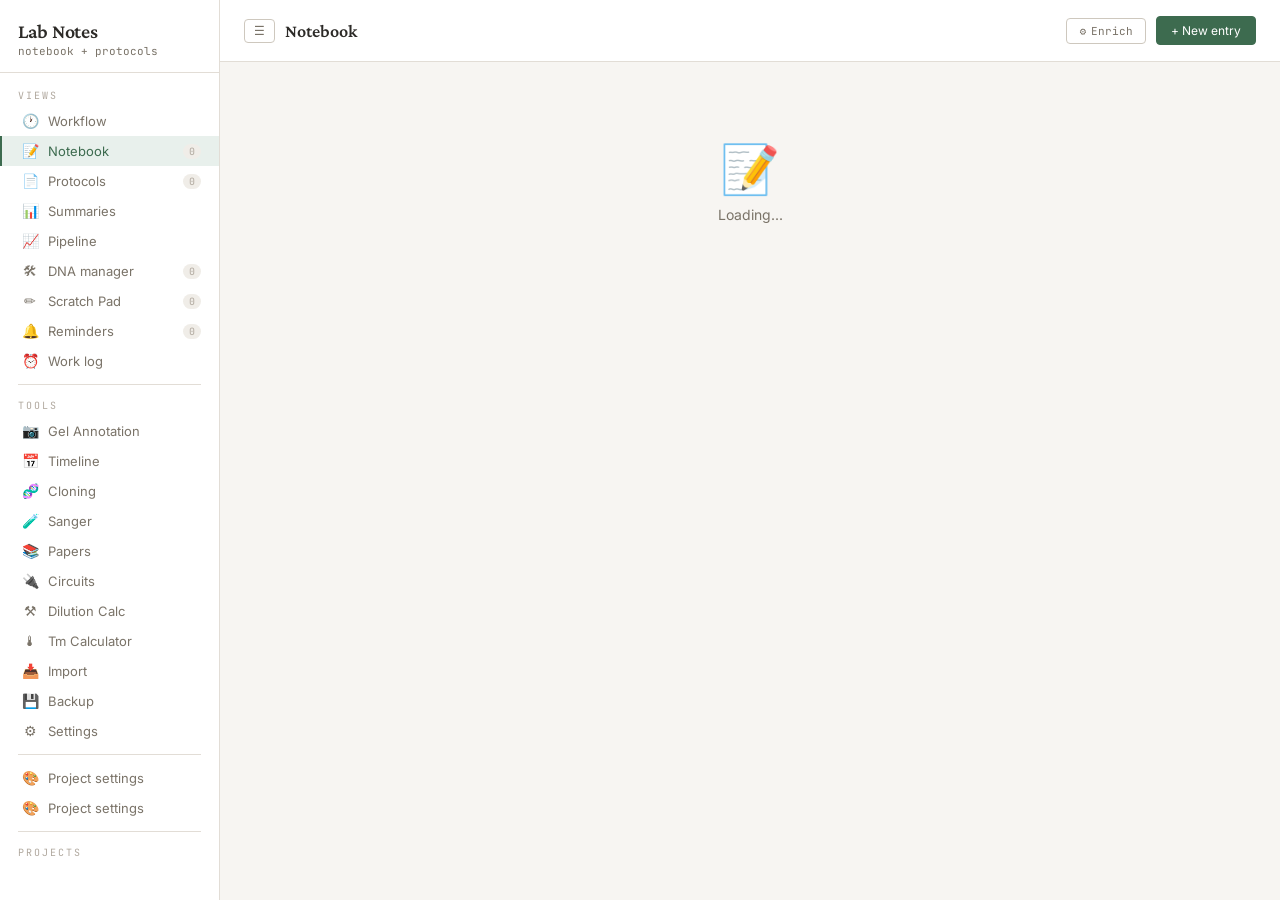
==== commit 32169d02: "catch-up: metadata schemas + prior bundle contents Prior deploys landed on the running container but" ====
--- a/static/index.dev.html
+++ b/static/index.dev.html
@@ -58,9 +58,6 @@
     </div>
     <div class="nav-item" id="nav-timeline" onclick="setView('timeline')">
       <span>&#128197;</span><span>Timeline</span>
-    </div>
-    <div class="nav-item" id="nav-predictions" onclick="setView('predictions')">
-      <span>&#128302;</span><span>Predictions</span><span class="count" id="cnt-predictions">0</span>
     </div>
     <div class="nav-item" id="nav-cloning" onclick="setView('cloning')">
       <span>&#129516;</span><span>Cloning</span>
@@ -134,7 +131,6 @@
 <script src="/static/features/scratch.js"></script>
 <script src="/static/features/reminders.js"></script>
 <script src="/static/features/timeline.js"></script>
-<script src="/static/features/predictions.js"></script>
 <script src="/static/features/dilution.js"></script>
 <script src="/static/features/import.js"></script>
 <script src="/static/features/enrichment.js"></script>
--- a/static/style.css
+++ b/static/style.css
@@ -303,15 +303,6 @@
 .tl-expanded-entry:last-child{border-bottom:none}
 .tl-expanded-title{font-weight:500;font-size:14px;margin-bottom:3px}
 .tl-expanded-notes{font-size:13px;color:var(--muted);line-height:1.6;white-space:pre-wrap;max-height:200px;overflow-y:auto}
-/* Predictions */
-.pred-card{background:var(--surface);border:1px solid var(--border);border-left:3px solid var(--accent);border-radius:6px;padding:14px 16px;margin-bottom:10px;transition:border-color .15s}
-.pred-card:hover{border-color:var(--border2)}
-.pred-group{font-family:var(--mono);font-size:11px;letter-spacing:1px;text-transform:uppercase;color:var(--accent);margin-bottom:4px}
-.pred-text{font-size:15px;font-weight:500;color:var(--text);margin-bottom:6px;line-height:1.4}
-.pred-reasoning{font-size:13px;color:var(--muted);font-style:italic;line-height:1.5;margin-bottom:10px}
-.pred-actions{display:flex;gap:8px;align-items:center}
-.pred-edit-input{background:var(--surface2);border:1px solid var(--border);color:var(--text);font-family:var(--sans);font-size:14px;padding:6px 10px;border-radius:4px;outline:none;width:100%;margin-bottom:8px}
-.pred-edit-input:focus{border-color:var(--accent)}
 /* Import */
 .import-dropzone{border:2px dashed var(--border2);border-radius:8px;padding:48px 24px;text-align:center;color:var(--muted);cursor:pointer;transition:all .15s;background:var(--surface);margin-bottom:20px}
 .import-dropzone:hover,.import-dropzone.dragover{border-color:var(--accent);background:var(--tag-bg);color:var(--accent)}
